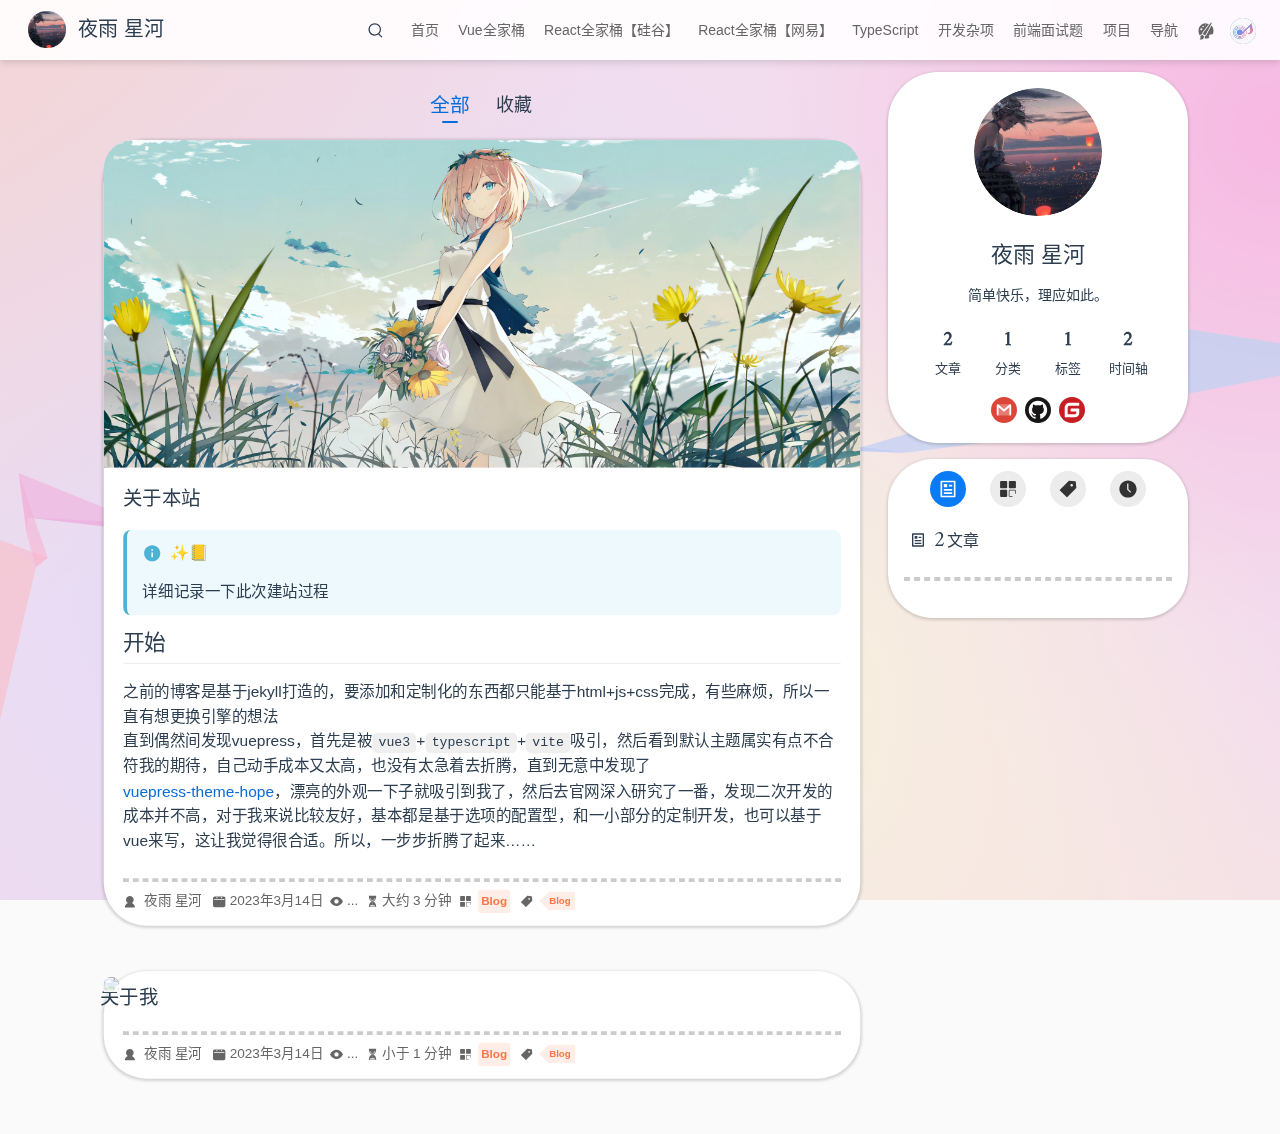
==== article/index.html @ b031b080 "Deploying to gh-pages from @ NightRainMilkyWay/Blog@d91bb85cc0ece88dde6c63eda5be5b7e49acad98 🚀" ====
<!doctype html>
<html lang="zh-CN" data-theme="light">
  <head>
    <meta charset="utf-8" />
    <meta name="viewport" content="width=device-width,initial-scale=1" />
    <meta name="generator" content="VuePress 2.0.0-beta.67" />
    <meta name="theme" content="VuePress Theme Hope" />
    <meta property="og:url" content="https://NightRainMilkyWay.cn/article/"><meta property="og:site_name" content="夜雨 星河"><meta property="og:title" content="文章"><meta property="og:type" content="website"><meta property="og:locale" content="zh-CN"><meta property="article:author" content="夜雨 星河"><script type="application/ld+json">{"@context":"https://schema.org","@type":"WebPage","name":"文章"}</script><link rel="icon" href="/favicon.png"><link rel="icon" href="/pwa/512.png" type="image/png" sizes="512x512"><link rel="icon" href="/pwa/192.png" type="image/png" sizes="192x192"><link rel="manifest" href="/manifest.webmanifest" crossorigin="use-credentials"><meta name="theme-color" content="#46bd87"><link rel="apple-touch-icon" href="/pwa/144.png"><meta name="apple-mobile-web-app-capable" content="yes"><meta name="apple-mobile-web-app-status-bar-style" content="black"><meta name="msapplication-TileImage" content="/pwa/144.png"><meta name="msapplication-TileColor" content="#000"><meta name="viewport" content="width=device-width, initial-scale=1.0, maximum-scale=1.0, user-scalable=no, viewport-fit=cover"><title>文章 | 夜雨 星河</title><meta name="description" content="">
    <style>
      :root {
        --bg-color: #fff;
      }

      html[data-theme="dark"] {
        --bg-color: #1d1e1f;
      }

      html,
      body {
        background: var(--bg-color);
      }
    </style>
    <script>
      const userMode = localStorage.getItem("vuepress-theme-hope-scheme");
      const systemDarkMode =
        window.matchMedia &&
        window.matchMedia("(prefers-color-scheme: dark)").matches;

      if (userMode === "dark" || (userMode !== "light" && systemDarkMode)) {
        document.documentElement.setAttribute("data-theme", "dark");
      }
    </script>
    <link rel="preload" href="/assets/style-40ab1ac4.css" as="style"><link rel="stylesheet" href="/assets/style-40ab1ac4.css">
    <link rel="modulepreload" href="/assets/app-669aaa3e.js"><link rel="modulepreload" href="/assets/index.html-2a13d54d.js"><link rel="modulepreload" href="/assets/index.html-6bb3e08b.js"><link rel="modulepreload" href="/assets/plugin-vue_export-helper-c27b6911.js">
  </head>
  <body>
    <div id="app"><!--[--><!--[--><!--[--><span tabindex="-1"></span><a href="#main-content" class="vp-skip-link sr-only">跳至主要內容</a><!--]--><div class="theme-container no-sidebar"><!--[--><header id="navbar" class="vp-navbar auto-hide"><div class="vp-navbar-start"><button type="button" class="vp-toggle-sidebar-button" title="Toggle Sidebar"><span class="icon"></span></button><!--[--><!----><!--]--><!--[--><a class="vp-link vp-brand vp-brand" href="/"><img class="vp-nav-logo" src="/logo.png" alt="夜雨 星河"><!----><span class="vp-site-name hide-in-pad">夜雨 星河</span></a><!--]--><!--[--><!----><!--]--></div><div class="vp-navbar-center"><!--[--><!----><!--]--><!--[--><!--]--><!--[--><!----><!--]--></div><div class="vp-navbar-end"><!--[--><!----><!--]--><!--[--><!--[--><button type="button" class="search-pro-button" role="search" aria-label="搜索"><svg xmlns="http://www.w3.org/2000/svg" class="icon search-icon" viewBox="0 0 1024 1024" fill="currentColor" aria-label="search icon"><path d="M192 480a256 256 0 1 1 512 0 256 256 0 0 1-512 0m631.776 362.496-143.2-143.168A318.464 318.464 0 0 0 768 480c0-176.736-143.264-320-320-320S128 303.264 128 480s143.264 320 320 320a318.016 318.016 0 0 0 184.16-58.592l146.336 146.368c12.512 12.48 32.768 12.48 45.28 0 12.48-12.512 12.48-32.768 0-45.28"></path></svg><div class="search-pro-placeholder">搜索</div><div class="search-pro-key-hints"><kbd class="search-pro-key">Ctrl</kbd><kbd class="search-pro-key">K</kbd></div></button><!--]--><nav class="vp-nav-links"><div class="nav-item hide-in-mobile"><a aria-label="首页" class="vp-link nav-link nav-link" href="/"><span class="font-icon icon iconfont icon-home" style=""></span>首页<!----></a></div><div class="nav-item hide-in-mobile"><div class="dropdown-wrapper"><button type="button" class="dropdown-title" aria-label="Vue全家桶"><span class="title"><span class="font-icon icon iconfont icon-vue" style=""></span>Vue全家桶</span><span class="arrow"></span><ul class="nav-dropdown"><li class="dropdown-item"><a aria-label="Vue全家桶" class="vp-link nav-link nav-link" href="/zh/Vue/"><span class="font-icon icon iconfont icon-vuequanjiatonggongju" style=""></span>Vue全家桶<!----></a></li><li class="dropdown-item"><a aria-label="Vue基础教程" class="vp-link nav-link nav-link" href="/zh/Vue/Vue/"><span class="font-icon icon iconfont icon-vue" style=""></span>Vue基础教程<!----></a></li><li class="dropdown-item"><a aria-label="CompositionApi" class="vp-link nav-link nav-link" href="/zh/Vue/VueCompositonApi/"><span class="font-icon icon iconfont icon-API" style=""></span>CompositionApi<!----></a></li><li class="dropdown-item"><a aria-label="Vue路由管理" class="vp-link nav-link nav-link" href="/zh/Vue/VueRouter/"><span class="font-icon icon iconfont icon-daohang-" style=""></span>Vue路由管理<!----></a></li><li class="dropdown-item"><a aria-label="Vue动画" class="vp-link nav-link nav-link" href="/zh/Vue/VueTransition/"><span class="font-icon icon iconfont icon-donghua" style=""></span>Vue动画<!----></a></li><li class="dropdown-item"><a aria-label="VueX状态管理" class="vp-link nav-link nav-link" href="/zh/Vue/VueX/"><span class="font-icon icon iconfont icon-vuex-store" style=""></span>VueX状态管理<!----></a></li><li class="dropdown-item"><a aria-label="Pinia状态管理" class="vp-link nav-link nav-link" href="/zh/Vue/Pinia/"><span class="font-icon icon iconfont icon-boluo" style=""></span>Pinia状态管理<!----></a></li><li class="dropdown-item"><a aria-label="Vue项目开发与部署" class="vp-link nav-link nav-link" href="/zh/Vue/VueProjectdeployment/"><span class="font-icon icon iconfont icon-bushu" style=""></span>Vue项目开发与部署<!----></a></li><li class="dropdown-item"><a aria-label="Vue底层机制" class="vp-link nav-link nav-link" href="/zh/Vue/VueBottom/"><span class="font-icon icon iconfont icon-gongzuoliugongzuoliuguanli" style=""></span>Vue底层机制<!----></a></li></ul></button></div></div><div class="nav-item hide-in-mobile"><div class="dropdown-wrapper"><button type="button" class="dropdown-title" aria-label="React全家桶【硅谷】"><span class="title"><span class="font-icon icon iconfont icon-react" style=""></span>React全家桶【硅谷】</span><span class="arrow"></span><ul class="nav-dropdown"><li class="dropdown-item"><a aria-label="React基础教程" class="vp-link nav-link nav-link" href="/zh/React-gg/React-Basics/"><span class="font-icon icon iconfont icon-jichushuju" style=""></span>React基础教程<!----></a></li><li class="dropdown-item"><a aria-label="三大核心:state" class="vp-link nav-link nav-link" href="/zh/React-gg/React-state/"><span class="font-icon icon iconfont icon-zhuangtai" style=""></span>三大核心:state<!----></a></li><li class="dropdown-item"><a aria-label="三大核心:props" class="vp-link nav-link nav-link" href="/zh/React-gg/React-props/"><span class="font-icon icon iconfont icon-jisuchuandi" style=""></span>三大核心:props<!----></a></li><li class="dropdown-item"><a aria-label="三大核心:refs" class="vp-link nav-link nav-link" href="/zh/React-gg/React-refs/"><span class="font-icon icon iconfont icon-icon" style=""></span>三大核心:refs<!----></a></li><li class="dropdown-item"><a aria-label="受控组件和非受控组件" class="vp-link nav-link nav-link" href="/zh/React-gg/React-event/"><span class="font-icon icon iconfont icon-kongzhizhongxin" style=""></span>受控组件和非受控组件<!----></a></li><li class="dropdown-item"><a aria-label="高阶函数与柯里化" class="vp-link nav-link nav-link" href="/zh/React-gg/React-senior/"><span class="font-icon icon iconfont icon-hanshu" style=""></span>高阶函数与柯里化<!----></a></li><li class="dropdown-item"><a aria-label="组件的生命周期" class="vp-link nav-link nav-link" href="/zh/React-gg/React-life/"><span class="font-icon icon iconfont icon-shengmingzhouqi" style=""></span>组件的生命周期<!----></a></li><li class="dropdown-item"><a aria-label="react应用(基于react脚手架)" class="vp-link nav-link nav-link" href="/zh/React-gg/React-cli/"><span class="font-icon icon iconfont icon-jiaoshoujia-xian" style=""></span>react应用(基于react脚手架)<!----></a></li><li class="dropdown-item"><a aria-label="react发送网络请求" class="vp-link nav-link nav-link" href="/zh/React-gg/React-ajax/"><span class="font-icon icon iconfont icon-wangluo" style=""></span>react发送网络请求<!----></a></li><li class="dropdown-item"><a aria-label="react路由管理" class="vp-link nav-link nav-link" href="/zh/React-gg/React-router/"><span class="font-icon icon iconfont icon-luyouqi" style=""></span>react路由管理<!----></a></li><li class="dropdown-item"><a aria-label="React创建项目" class="vp-link nav-link nav-link" href="/zh/React-gg/React-project/"><span class="font-icon icon iconfont icon-shizhanpeixun" style=""></span>React创建项目<!----></a></li></ul></button></div></div><div class="nav-item hide-in-mobile"><div class="dropdown-wrapper"><button type="button" class="dropdown-title" aria-label="React全家桶【网易】"><span class="title"><span class="font-icon icon iconfont icon-react" style=""></span>React全家桶【网易】</span><span class="arrow"></span><ul class="nav-dropdown"><li class="dropdown-item"><a aria-label="React 基础语法" class="vp-link nav-link nav-link" href="/zh/React-wy/React/"><span class="font-icon icon iconfont icon-mofayufake" style=""></span>React 基础语法<!----></a></li><li class="dropdown-item"><a aria-label="组件化开发基础" class="vp-link nav-link nav-link" href="/zh/React-wy/React-com-foundation/"><span class="font-icon icon iconfont icon-wangluo" style=""></span>组件化开发基础<!----></a></li><li class="dropdown-item"><a aria-label="React状态入门" class="vp-link nav-link nav-link" href="/zh/React-wy/React-state-primary/"><span class="font-icon icon iconfont icon-daohang01" style=""></span>React状态入门<!----></a></li><li class="dropdown-item"><a aria-label="Reac处理表单事件" class="vp-link nav-link nav-link" href="/zh/React-wy/React-from/"><span class="font-icon icon iconfont icon-17" style=""></span>Reac处理表单事件<!----></a></li><li class="dropdown-item"><a aria-label="React组件的副作用(生命周期)" class="vp-link nav-link nav-link" href="/zh/React-wy/React-by-effect/"><span class="font-icon icon iconfont icon-shengming" style=""></span>React组件的副作用(生命周期)<!----></a></li><li class="dropdown-item"><a aria-label="JSX 进阶" class="vp-link nav-link nav-link" href="/zh/React-wy/React-jsx/"><span class="font-icon icon iconfont icon-jsx" style=""></span>JSX 进阶<!----></a></li><li class="dropdown-item"><a aria-label="Props 进阶" class="vp-link nav-link nav-link" href="/zh/React-wy/React-props/"><span class="font-icon icon iconfont icon-props" style=""></span>Props 进阶<!----></a></li></ul></button></div></div><div class="nav-item hide-in-mobile"><div class="dropdown-wrapper"><button type="button" class="dropdown-title" aria-label="TypeScript"><span class="title"><span class="font-icon icon iconfont icon-typescript" style=""></span>TypeScript</span><span class="arrow"></span><ul class="nav-dropdown"><li class="dropdown-item"><a aria-label="TypeScript基础" class="vp-link nav-link nav-link" href="/zh/TypeScript/Ts_Basics/"><span class="font-icon icon iconfont icon-typescript" style=""></span>TypeScript基础<!----></a></li><li class="dropdown-item"><a aria-label="Vue-and-Ts" class="vp-link nav-link nav-link" href="/zh/TypeScript/Vue_and_Ts/"><span class="font-icon icon iconfont icon-AwesomeVue" style=""></span>Vue-and-Ts<!----></a></li></ul></button></div></div><div class="nav-item hide-in-mobile"><div class="dropdown-wrapper"><button type="button" class="dropdown-title" aria-label="开发杂项"><span class="title"><span class="font-icon icon iconfont icon-huizong" style=""></span>开发杂项</span><span class="arrow"></span><ul class="nav-dropdown"><li class="dropdown-item"><a aria-label="ios杂项" class="vp-link nav-link nav-link" href="/zh/blend/ios/"><span class="font-icon icon iconfont icon-ios" style=""></span>ios杂项<!----></a></li><li class="dropdown-item"><a aria-label="css杂项" class="vp-link nav-link nav-link" href="/zh/blend/css/"><span class="font-icon icon iconfont icon-qianduankaifa" style=""></span>css杂项<!----></a></li><li class="dropdown-item"><a aria-label="js杂项" class="vp-link nav-link nav-link" href="/zh/blend/js/"><span class="font-icon icon iconfont icon-js" style=""></span>js杂项<!----></a></li><li class="dropdown-item"><a aria-label="vue杂项" class="vp-link nav-link nav-link" href="/zh/blend/vue/"><span class="font-icon icon iconfont icon-vue" style=""></span>vue杂项<!----></a></li><li class="dropdown-item"><a aria-label="npm杂项" class="vp-link nav-link nav-link" href="/zh/blend/npm/"><span class="font-icon icon iconfont icon-npm" style=""></span>npm杂项<!----></a></li><li class="dropdown-item"><a aria-label="服务器杂项" class="vp-link nav-link nav-link" href="/zh/blend/server/"><span class="font-icon icon iconfont icon-fuwuqi" style=""></span>服务器杂项<!----></a></li></ul></button></div></div><div class="nav-item hide-in-mobile"><div class="dropdown-wrapper"><button type="button" class="dropdown-title" aria-label="前端面试题"><span class="title"><span class="font-icon icon iconfont icon-huizong" style=""></span>前端面试题</span><span class="arrow"></span><ul class="nav-dropdown"><li class="dropdown-item"><a aria-label="JavaScript面试题" class="vp-link nav-link nav-link" href="/zh/interview/JavaScript/"><span class="font-icon icon iconfont icon-mianshianpai" style=""></span>JavaScript面试题<!----></a></li></ul></button></div></div><div class="nav-item hide-in-mobile"><a aria-label="项目" class="vp-link nav-link nav-link" href="/zh/project/"><span class="font-icon icon iconfont icon-fuwuxiangmu" style=""></span>项目<!----></a></div><div class="nav-item hide-in-mobile"><a aria-label="导航" class="vp-link nav-link nav-link" href="/zh/navLable/"><span class="font-icon icon iconfont icon-daohang01" style=""></span>导航<!----></a></div></nav><!----><div class="nav-item hide-in-mobile"><button type="button" class="outlook-button" tabindex="-1" aria-hidden="true"><svg xmlns="http://www.w3.org/2000/svg" class="icon outlook-icon" viewBox="0 0 1024 1024" fill="currentColor" aria-label="outlook icon"><path d="M224 800c0 9.6 3.2 44.8 6.4 54.4 6.4 48-48 76.8-48 76.8s80 41.6 147.2 0 134.4-134.4 38.4-195.2c-22.4-12.8-41.6-19.2-57.6-19.2C259.2 716.8 227.2 761.6 224 800zM560 675.2l-32 51.2c-51.2 51.2-83.2 32-83.2 32 25.6 67.2 0 112-12.8 128 25.6 6.4 51.2 9.6 80 9.6 54.4 0 102.4-9.6 150.4-32l0 0c3.2 0 3.2-3.2 3.2-3.2 22.4-16 12.8-35.2 6.4-44.8-9.6-12.8-12.8-25.6-12.8-41.6 0-54.4 60.8-99.2 137.6-99.2 6.4 0 12.8 0 22.4 0 12.8 0 38.4 9.6 48-25.6 0-3.2 0-3.2 3.2-6.4 0-3.2 3.2-6.4 3.2-6.4 6.4-16 6.4-16 6.4-19.2 9.6-35.2 16-73.6 16-115.2 0-105.6-41.6-198.4-108.8-268.8C704 396.8 560 675.2 560 675.2zM224 419.2c0-28.8 22.4-51.2 51.2-51.2 28.8 0 51.2 22.4 51.2 51.2 0 28.8-22.4 51.2-51.2 51.2C246.4 470.4 224 448 224 419.2zM320 284.8c0-22.4 19.2-41.6 41.6-41.6 22.4 0 41.6 19.2 41.6 41.6 0 22.4-19.2 41.6-41.6 41.6C339.2 326.4 320 307.2 320 284.8zM457.6 208c0-12.8 12.8-25.6 25.6-25.6 12.8 0 25.6 12.8 25.6 25.6 0 12.8-12.8 25.6-25.6 25.6C470.4 233.6 457.6 220.8 457.6 208zM128 505.6C128 592 153.6 672 201.6 736c28.8-60.8 112-60.8 124.8-60.8-16-51.2 16-99.2 16-99.2l316.8-422.4c-48-19.2-99.2-32-150.4-32C297.6 118.4 128 291.2 128 505.6zM764.8 86.4c-22.4 19.2-390.4 518.4-390.4 518.4-22.4 28.8-12.8 76.8 22.4 99.2l9.6 6.4c35.2 22.4 80 12.8 99.2-25.6 0 0 6.4-12.8 9.6-19.2 54.4-105.6 275.2-524.8 288-553.6 6.4-19.2-3.2-32-19.2-32C777.6 76.8 771.2 80 764.8 86.4z"></path></svg><div class="outlook-dropdown"><!----></div></button></div><!--]--><!--[--><!----><!--]--><button type="button" class="vp-toggle-navbar-button" aria-label="Toggle Navbar" aria-expanded="false" aria-controls="nav-screen"><span><span class="vp-top"></span><span class="vp-middle"></span><span class="vp-bottom"></span></span></button></div></header><!----><!--]--><!----><div class="toggle-sidebar-wrapper"><span class="arrow start"></span></div><aside id="sidebar" class="vp-sidebar"><!--[--><!----><!--]--><ul class="vp-sidebar-links"></ul><!--[--><!----><!--]--></aside><!--[--><div class="vp-page vp-blog"><div class="blog-page-wrapper"><main id="main-content" class="vp-blog-main"><ul class="vp-article-type-wrapper"><li class="vp-article-type active"><a class="vp-link" href="/article/">全部</a></li><li class="vp-article-type"><a class="vp-link" href="/star/">收藏</a></li></ul><div id="article-list" class="vp-article-list"><div class="vp-article-wrapper"><article class="vp-article-item" vocab="https://schema.org/" typeof="Article"><!--[--><img class="vp-article-cover" src="/assets/images/image_201.jpg"><meta property="image" content="/assets/images/image_201.jpg"><!--]--><!----><a class="vp-link" href="/about.html"><header class="vp-article-title"><!----><!----><span property="headline">关于本站</span></header></a><div class="vp-article-excerpt"><h1> 关于本站</h1>
<div class="hint-container info">
<p class="hint-container-title">✨📒</p>
<p>详细记录一下此次建站过程</p>
</div>
<h2> 开始</h2>
<p>之前的博客是基于jekyll打造的，要添加和定制化的东西都只能基于html+js+css完成，有些麻烦，所以一直有想更换引擎的想法<br>
直到偶然间发现vuepress，首先是被<code>vue3</code>+<code>typescript</code>+<code>vite</code>吸引，然后看到默认主题属实有点不合符我的期待，自己动手成本又太高，也没有太急着去折腾，直到无意中发现了<br>
<a href="https://theme-hope.vuejs.press/zh/" target="_blank" rel="noopener noreferrer">vuepress-theme-hope</a>，漂亮的外观一下子就吸引到我了，然后去官网深入研究了一番，发现二次开发的成本并不高，对于我来说比较友好，基本都是基于选项的配置型，和一小部分的定制开发，也可以基于vue来写，这让我觉得很合适。所以，一步步折腾了起来……</p></div><hr class="vp-article-hr"><div class="page-info"><span class="page-author-info" aria-label="作者🖊" data-balloon-pos="down"><svg xmlns="http://www.w3.org/2000/svg" class="icon author-icon" viewBox="0 0 1024 1024" fill="currentColor" aria-label="author icon"><path d="M649.6 633.6c86.4-48 147.2-144 147.2-249.6 0-160-128-288-288-288s-288 128-288 288c0 108.8 57.6 201.6 147.2 249.6-121.6 48-214.4 153.6-240 288-3.2 9.6 0 19.2 6.4 25.6 3.2 9.6 12.8 12.8 22.4 12.8h704c9.6 0 19.2-3.2 25.6-12.8 6.4-6.4 9.6-16 6.4-25.6-25.6-134.4-121.6-240-243.2-288z"></path></svg><span><a class="page-author-item" href="https://NightRainMilkyWay.cn" target="_blank" rel="noopener noreferrer">夜雨 星河</a></span><span property="author" content="夜雨 星河"></span></span><!----><span class="page-date-info" aria-label="写作日期📅" data-balloon-pos="down"><svg xmlns="http://www.w3.org/2000/svg" class="icon calendar-icon" viewBox="0 0 1024 1024" fill="currentColor" aria-label="calendar icon"><path d="M716.4 110.137c0-18.753-14.72-33.473-33.472-33.473-18.753 0-33.473 14.72-33.473 33.473v33.473h66.993v-33.473zm-334.87 0c0-18.753-14.72-33.473-33.473-33.473s-33.52 14.72-33.52 33.473v33.473h66.993v-33.473zm468.81 33.52H716.4v100.465c0 18.753-14.72 33.473-33.472 33.473a33.145 33.145 0 01-33.473-33.473V143.657H381.53v100.465c0 18.753-14.72 33.473-33.473 33.473a33.145 33.145 0 01-33.473-33.473V143.657H180.6A134.314 134.314 0 0046.66 277.595v535.756A134.314 134.314 0 00180.6 947.289h669.74a134.36 134.36 0 00133.94-133.938V277.595a134.314 134.314 0 00-133.94-133.938zm33.473 267.877H147.126a33.145 33.145 0 01-33.473-33.473c0-18.752 14.72-33.473 33.473-33.473h736.687c18.752 0 33.472 14.72 33.472 33.473a33.145 33.145 0 01-33.472 33.473z"></path></svg><span><!----></span><meta property="datePublished" content="2023-03-14T21:45:45.000Z"></span><span class="page-pageview-info" aria-label="访问量🔢" data-balloon-pos="down"><svg xmlns="http://www.w3.org/2000/svg" class="icon eye-icon" viewBox="0 0 1024 1024" fill="currentColor" aria-label="eye icon"><path d="M992 512.096c0-5.76-.992-10.592-1.28-11.136-.192-2.88-1.152-8.064-2.08-10.816-.256-.672-.544-1.376-.832-2.08-.48-1.568-1.024-3.104-1.6-4.32C897.664 290.112 707.104 160 512 160c-195.072 0-385.632 130.016-473.76 322.592-1.056 2.112-1.792 4.096-2.272 5.856a55.512 55.512 0 00-.64 1.6c-1.76 5.088-1.792 8.64-1.632 7.744-.832 3.744-1.568 11.168-1.568 11.168-.224 2.272-.224 4.032.032 6.304 0 0 .736 6.464 1.088 7.808.128 1.824.576 4.512 1.12 6.976h-.032c.448 2.08 1.12 4.096 1.984 6.08.48 1.536.992 2.976 1.472 4.032C126.432 733.856 316.992 864 512 864c195.136 0 385.696-130.048 473.216-321.696 1.376-2.496 2.24-4.832 2.848-6.912.256-.608.48-1.184.672-1.728 1.536-4.48 1.856-8.32 1.728-8.32l-.032.032c.608-3.104 1.568-7.744 1.568-13.28zM512 672c-88.224 0-160-71.776-160-160s71.776-160 160-160 160 71.776 160 160-71.776 160-160 160z"></path></svg><span id="ArtalkPV" class="waline-pageview-count" data-path="/about.html">...</span></span><span class="page-reading-time-info" aria-label="阅读时间⌛" data-balloon-pos="down"><svg xmlns="http://www.w3.org/2000/svg" class="icon timer-icon" viewBox="0 0 1024 1024" fill="currentColor" aria-label="timer icon"><path d="M799.387 122.15c4.402-2.978 7.38-7.897 7.38-13.463v-1.165c0-8.933-7.38-16.312-16.312-16.312H256.33c-8.933 0-16.311 7.38-16.311 16.312v1.165c0 5.825 2.977 10.874 7.637 13.592 4.143 194.44 97.22 354.963 220.201 392.763-122.204 37.542-214.893 196.511-220.2 389.397-4.661 5.049-7.638 11.651-7.638 19.03v5.825h566.49v-5.825c0-7.379-2.849-13.981-7.509-18.9-5.049-193.016-97.867-351.985-220.2-389.527 123.24-37.67 216.446-198.453 220.588-392.892zM531.16 450.445v352.632c117.674 1.553 211.787 40.778 211.787 88.676H304.097c0-48.286 95.149-87.382 213.728-88.676V450.445c-93.077-3.107-167.901-81.297-167.901-177.093 0-8.803 6.99-15.793 15.793-15.793 8.803 0 15.794 6.99 15.794 15.793 0 80.261 63.69 145.635 142.01 145.635s142.011-65.374 142.011-145.635c0-8.803 6.99-15.793 15.794-15.793s15.793 6.99 15.793 15.793c0 95.019-73.789 172.82-165.96 177.093z"></path></svg><span>大约 3 分钟</span><meta property="timeRequired" content="PT3M"></span><span class="page-category-info" aria-label="分类🌈" data-balloon-pos="down"><svg xmlns="http://www.w3.org/2000/svg" class="icon category-icon" viewBox="0 0 1024 1024" fill="currentColor" aria-label="category icon"><path d="M148.41 106.992h282.176c22.263 0 40.31 18.048 40.31 40.31V429.48c0 22.263-18.047 40.31-40.31 40.31H148.41c-22.263 0-40.311-18.047-40.311-40.31V147.302c0-22.263 18.048-40.31 40.311-40.31zM147.556 553.478H429.73c22.263 0 40.311 18.048 40.311 40.31v282.176c0 22.263-18.048 40.312-40.31 40.312H147.555c-22.263 0-40.311-18.049-40.311-40.312V593.79c0-22.263 18.048-40.311 40.31-40.311zM593.927 106.992h282.176c22.263 0 40.31 18.048 40.31 40.31V429.48c0 22.263-18.047 40.31-40.31 40.31H593.927c-22.263 0-40.311-18.047-40.311-40.31V147.302c0-22.263 18.048-40.31 40.31-40.31zM730.22 920.502H623.926c-40.925 0-74.22-33.388-74.22-74.425V623.992c0-41.038 33.387-74.424 74.425-74.424h222.085c41.038 0 74.424 33.226 74.424 74.067v114.233c0 10.244-8.304 18.548-18.547 18.548s-18.548-8.304-18.548-18.548V623.635c0-20.388-16.746-36.974-37.33-36.974H624.13c-20.585 0-37.331 16.747-37.331 37.33v222.086c0 20.585 16.654 37.331 37.126 37.331H730.22c10.243 0 18.547 8.304 18.547 18.547 0 10.244-8.304 18.547-18.547 18.547z"></path></svg><!--[--><span class="page-category-item category1 clickable" role="navigation">Blog</span><!--]--><meta property="articleSection" content="Blog"></span><span class="page-tag-info" aria-label="标签🏷" data-balloon-pos="down"><svg xmlns="http://www.w3.org/2000/svg" class="icon tag-icon" viewBox="0 0 1024 1024" fill="currentColor" aria-label="tag icon"><path d="M939.902 458.563L910.17 144.567c-1.507-16.272-14.465-29.13-30.737-30.737L565.438 84.098h-.402c-3.215 0-5.726 1.005-7.634 2.913l-470.39 470.39a10.004 10.004 0 000 14.164l365.423 365.424c1.909 1.908 4.42 2.913 7.132 2.913s5.223-1.005 7.132-2.913l470.39-470.39c2.01-2.11 3.014-5.023 2.813-8.036zm-240.067-72.121c-35.458 0-64.286-28.828-64.286-64.286s28.828-64.285 64.286-64.285 64.286 28.828 64.286 64.285-28.829 64.286-64.286 64.286z"></path></svg><!--[--><span class="page-tag-item tag1 clickable" role="navigation">Blog</span><!--]--><meta property="keywords" content="Blog"></span></div></article></div><div class="vp-article-wrapper"><article class="vp-article-item" vocab="https://schema.org/" typeof="Article"><!--[--><img class="vp-article-cover" src="/assets/images/image_202.jpg"><meta property="image" content="/assets/images/image_202.jpg"><!--]--><!----><a class="vp-link" href="/me.html"><header class="vp-article-title"><!----><!----><span property="headline">关于我</span></header></a><div class="vp-article-excerpt"><h1> 关于我</h1>
</div><hr class="vp-article-hr"><div class="page-info"><span class="page-author-info" aria-label="作者🖊" data-balloon-pos="down"><svg xmlns="http://www.w3.org/2000/svg" class="icon author-icon" viewBox="0 0 1024 1024" fill="currentColor" aria-label="author icon"><path d="M649.6 633.6c86.4-48 147.2-144 147.2-249.6 0-160-128-288-288-288s-288 128-288 288c0 108.8 57.6 201.6 147.2 249.6-121.6 48-214.4 153.6-240 288-3.2 9.6 0 19.2 6.4 25.6 3.2 9.6 12.8 12.8 22.4 12.8h704c9.6 0 19.2-3.2 25.6-12.8 6.4-6.4 9.6-16 6.4-25.6-25.6-134.4-121.6-240-243.2-288z"></path></svg><span><a class="page-author-item" href="https://NightRainMilkyWay.cn" target="_blank" rel="noopener noreferrer">夜雨 星河</a></span><span property="author" content="夜雨 星河"></span></span><!----><span class="page-date-info" aria-label="写作日期📅" data-balloon-pos="down"><svg xmlns="http://www.w3.org/2000/svg" class="icon calendar-icon" viewBox="0 0 1024 1024" fill="currentColor" aria-label="calendar icon"><path d="M716.4 110.137c0-18.753-14.72-33.473-33.472-33.473-18.753 0-33.473 14.72-33.473 33.473v33.473h66.993v-33.473zm-334.87 0c0-18.753-14.72-33.473-33.473-33.473s-33.52 14.72-33.52 33.473v33.473h66.993v-33.473zm468.81 33.52H716.4v100.465c0 18.753-14.72 33.473-33.472 33.473a33.145 33.145 0 01-33.473-33.473V143.657H381.53v100.465c0 18.753-14.72 33.473-33.473 33.473a33.145 33.145 0 01-33.473-33.473V143.657H180.6A134.314 134.314 0 0046.66 277.595v535.756A134.314 134.314 0 00180.6 947.289h669.74a134.36 134.36 0 00133.94-133.938V277.595a134.314 134.314 0 00-133.94-133.938zm33.473 267.877H147.126a33.145 33.145 0 01-33.473-33.473c0-18.752 14.72-33.473 33.473-33.473h736.687c18.752 0 33.472 14.72 33.472 33.473a33.145 33.145 0 01-33.472 33.473z"></path></svg><span><!----></span><meta property="datePublished" content="2023-03-14T21:45:45.000Z"></span><span class="page-pageview-info" aria-label="访问量🔢" data-balloon-pos="down"><svg xmlns="http://www.w3.org/2000/svg" class="icon eye-icon" viewBox="0 0 1024 1024" fill="currentColor" aria-label="eye icon"><path d="M992 512.096c0-5.76-.992-10.592-1.28-11.136-.192-2.88-1.152-8.064-2.08-10.816-.256-.672-.544-1.376-.832-2.08-.48-1.568-1.024-3.104-1.6-4.32C897.664 290.112 707.104 160 512 160c-195.072 0-385.632 130.016-473.76 322.592-1.056 2.112-1.792 4.096-2.272 5.856a55.512 55.512 0 00-.64 1.6c-1.76 5.088-1.792 8.64-1.632 7.744-.832 3.744-1.568 11.168-1.568 11.168-.224 2.272-.224 4.032.032 6.304 0 0 .736 6.464 1.088 7.808.128 1.824.576 4.512 1.12 6.976h-.032c.448 2.08 1.12 4.096 1.984 6.08.48 1.536.992 2.976 1.472 4.032C126.432 733.856 316.992 864 512 864c195.136 0 385.696-130.048 473.216-321.696 1.376-2.496 2.24-4.832 2.848-6.912.256-.608.48-1.184.672-1.728 1.536-4.48 1.856-8.32 1.728-8.32l-.032.032c.608-3.104 1.568-7.744 1.568-13.28zM512 672c-88.224 0-160-71.776-160-160s71.776-160 160-160 160 71.776 160 160-71.776 160-160 160z"></path></svg><span id="ArtalkPV" class="waline-pageview-count" data-path="/me.html">...</span></span><span class="page-reading-time-info" aria-label="阅读时间⌛" data-balloon-pos="down"><svg xmlns="http://www.w3.org/2000/svg" class="icon timer-icon" viewBox="0 0 1024 1024" fill="currentColor" aria-label="timer icon"><path d="M799.387 122.15c4.402-2.978 7.38-7.897 7.38-13.463v-1.165c0-8.933-7.38-16.312-16.312-16.312H256.33c-8.933 0-16.311 7.38-16.311 16.312v1.165c0 5.825 2.977 10.874 7.637 13.592 4.143 194.44 97.22 354.963 220.201 392.763-122.204 37.542-214.893 196.511-220.2 389.397-4.661 5.049-7.638 11.651-7.638 19.03v5.825h566.49v-5.825c0-7.379-2.849-13.981-7.509-18.9-5.049-193.016-97.867-351.985-220.2-389.527 123.24-37.67 216.446-198.453 220.588-392.892zM531.16 450.445v352.632c117.674 1.553 211.787 40.778 211.787 88.676H304.097c0-48.286 95.149-87.382 213.728-88.676V450.445c-93.077-3.107-167.901-81.297-167.901-177.093 0-8.803 6.99-15.793 15.793-15.793 8.803 0 15.794 6.99 15.794 15.793 0 80.261 63.69 145.635 142.01 145.635s142.011-65.374 142.011-145.635c0-8.803 6.99-15.793 15.794-15.793s15.793 6.99 15.793 15.793c0 95.019-73.789 172.82-165.96 177.093z"></path></svg><span>小于 1 分钟</span><meta property="timeRequired" content="PT1M"></span><span class="page-category-info" aria-label="分类🌈" data-balloon-pos="down"><svg xmlns="http://www.w3.org/2000/svg" class="icon category-icon" viewBox="0 0 1024 1024" fill="currentColor" aria-label="category icon"><path d="M148.41 106.992h282.176c22.263 0 40.31 18.048 40.31 40.31V429.48c0 22.263-18.047 40.31-40.31 40.31H148.41c-22.263 0-40.311-18.047-40.311-40.31V147.302c0-22.263 18.048-40.31 40.311-40.31zM147.556 553.478H429.73c22.263 0 40.311 18.048 40.311 40.31v282.176c0 22.263-18.048 40.312-40.31 40.312H147.555c-22.263 0-40.311-18.049-40.311-40.312V593.79c0-22.263 18.048-40.311 40.31-40.311zM593.927 106.992h282.176c22.263 0 40.31 18.048 40.31 40.31V429.48c0 22.263-18.047 40.31-40.31 40.31H593.927c-22.263 0-40.311-18.047-40.311-40.31V147.302c0-22.263 18.048-40.31 40.31-40.31zM730.22 920.502H623.926c-40.925 0-74.22-33.388-74.22-74.425V623.992c0-41.038 33.387-74.424 74.425-74.424h222.085c41.038 0 74.424 33.226 74.424 74.067v114.233c0 10.244-8.304 18.548-18.547 18.548s-18.548-8.304-18.548-18.548V623.635c0-20.388-16.746-36.974-37.33-36.974H624.13c-20.585 0-37.331 16.747-37.331 37.33v222.086c0 20.585 16.654 37.331 37.126 37.331H730.22c10.243 0 18.547 8.304 18.547 18.547 0 10.244-8.304 18.547-18.547 18.547z"></path></svg><!--[--><span class="page-category-item category1 clickable" role="navigation">Blog</span><!--]--><meta property="articleSection" content="Blog"></span><span class="page-tag-info" aria-label="标签🏷" data-balloon-pos="down"><svg xmlns="http://www.w3.org/2000/svg" class="icon tag-icon" viewBox="0 0 1024 1024" fill="currentColor" aria-label="tag icon"><path d="M939.902 458.563L910.17 144.567c-1.507-16.272-14.465-29.13-30.737-30.737L565.438 84.098h-.402c-3.215 0-5.726 1.005-7.634 2.913l-470.39 470.39a10.004 10.004 0 000 14.164l365.423 365.424c1.909 1.908 4.42 2.913 7.132 2.913s5.223-1.005 7.132-2.913l470.39-470.39c2.01-2.11 3.014-5.023 2.813-8.036zm-240.067-72.121c-35.458 0-64.286-28.828-64.286-64.286s28.828-64.285 64.286-64.285 64.286 28.828 64.286 64.285-28.829 64.286-64.286 64.286z"></path></svg><!--[--><span class="page-tag-item tag1 clickable" role="navigation">Blog</span><!--]--><meta property="keywords" content="Blog"></span></div></article></div><div class="vp-pagination"></div></div></main><aside class="vp-blog-info-wrapper"><div class="vp-blogger-info" vocab="https://schema.org/" typeof="Person"><div class="vp-blogger" style="cursor:pointer;" aria-label="个人介绍" data-balloon-pos="down" role="navigation"><img class="vp-blogger-avatar round" src="/logo.png" property="image" alt="Blogger Avatar"><div class="vp-blogger-name" property="name">夜雨 星河</div><div class="vp-blogger-description">简单快乐，理应如此。</div><meta property="url" content="/about/me.html"></div><div class="vp-blog-counts"><a class="vp-link vp-blog-count vp-blog-count" href="/article/"><div class="count">2</div><div>文章</div></a><a class="vp-link vp-blog-count vp-blog-count" href="/category/"><div class="count">1</div><div>分类</div></a><a class="vp-link vp-blog-count vp-blog-count" href="/tag/"><div class="count">1</div><div>标签</div></a><a class="vp-link vp-blog-count vp-blog-count" href="/timeline/"><div class="count">2</div><div>时间轴</div></a></div><div class="vp-social-medias"><a class="vp-social-media" href="mailto: NightRainMilkyWay@gamil.com" rel="noopener noreferrer" target="_blank" aria-label="Gmail" data-balloon-pos="up"><svg xmlns="http://www.w3.org/2000/svg" class="icon gmail-icon" viewBox="0 0 1024 1024"><circle cx="512" cy="512" r="512" fill="#DB4437"/><path fill="#E67C73" d="M277.48 285.567h465.767v441.362H277.48V285.567z"/><path fill="#FFF" d="M282.543 285.567h-10.645c-25.962 0-47.122 21.808-47.122 48.705v343.952c0 26.897 21.08 48.705 47.122 48.705h24.976V407.954l213.49 169.95 213.489-169.95V726.93h24.975c26.04 0 47.123-21.809 47.123-48.705V334.272c0-26.897-21.134-48.705-47.123-48.705h-10.644L510.364 480.44 282.542 285.567z"/></svg></a><a class="vp-social-media" href="https://github.com/NightRainMilkyWay" rel="noopener noreferrer" target="_blank" aria-label="GitHub" data-balloon-pos="up"><svg xmlns="http://www.w3.org/2000/svg" class="icon github-icon" viewBox="0 0 1024 1024"><circle cx="512" cy="512" r="512" fill="#171515"/><path fill="#fff" d="M509.423 146.442c-200.317 0-362.756 162.42-362.756 362.8 0 160.266 103.936 296.24 248.109 344.217 18.139 3.327 24.76-7.872 24.76-17.486 0-8.613-.313-31.427-.49-61.702-100.912 21.923-122.205-48.63-122.205-48.63-16.495-41.91-40.28-53.067-40.28-53.067-32.937-22.51 2.492-22.053 2.492-22.053 36.407 2.566 55.568 37.386 55.568 37.386 32.362 55.438 84.907 39.43 105.58 30.143 3.296-23.444 12.667-39.43 23.032-48.498-80.557-9.156-165.246-40.28-165.246-179.297 0-39.604 14.135-71.988 37.342-97.348-3.731-9.178-16.18-46.063 3.556-96.009 0 0 30.46-9.754 99.76 37.19 28.937-8.048 59.97-12.071 90.823-12.211 30.807.14 61.843 4.165 90.822 12.21 69.26-46.944 99.663-37.189 99.663-37.189 19.792 49.946 7.34 86.831 3.61 96.01 23.25 25.359 37.29 57.742 37.29 97.347 0 139.366-84.82 170.033-165.637 179.013 13.026 11.2 24.628 33.342 24.628 67.182 0 48.498-.445 87.627-.445 99.521 0 9.702 6.535 20.988 24.945 17.444 144.03-48.067 247.881-183.95 247.881-344.175 0-200.378-162.442-362.798-362.802-362.798z"/></svg></a><a class="vp-social-media" href="https://gitee.com/NightRainMilkyWay" rel="noopener noreferrer" target="_blank" aria-label="Gitee" data-balloon-pos="up"><svg xmlns="http://www.w3.org/2000/svg" class="icon gitee-icon" viewBox="0 0 1024 1024"><circle cx="512" cy="512" r="512" fill="#C71D23"/><path fill="#fff" d="M772.953 454.723H480.17v.006a25.46 25.46 0 0 0-25.46 25.453l-.025 63.649a25.46 25.46 0 0 0 25.46 25.466l178.242-.007a25.46 25.46 0 0 1 25.459 25.46v12.73c0 42.18-34.198 76.378-76.378 76.378H365.583a25.46 25.46 0 0 1-25.46-25.46V416.533h-.006c0-42.18 34.192-76.378 76.378-76.378h356.388v-.013a25.46 25.46 0 0 0 25.46-25.446l.057-63.65h.013a25.46 25.46 0 0 0-25.46-25.471l-356.432.012c-105.453 0-190.946 85.493-190.946 190.946v356.433a25.46 25.46 0 0 0 25.46 25.46H626.56c94.913 0 171.852-76.94 171.852-171.852V480.182a25.46 25.46 0 0 0-25.46-25.46z"/></svg></a></div></div><div class="vp-blog-infos"><div class="vp-blog-type-switcher"><button type="button" class="vp-blog-type-button"><div class="icon-wrapper active" aria-label="文章" data-balloon-pos="up"><svg xmlns="http://www.w3.org/2000/svg" class="icon article-icon" viewBox="0 0 1024 1024" fill="currentColor" aria-label="article icon"><path d="M853.333 938.667H170.667A42.667 42.667 0 0 1 128 896V128a42.667 42.667 0 0 1 42.667-42.667h682.666A42.667 42.667 0 0 1 896 128v768a42.667 42.667 0 0 1-42.667 42.667zm-42.666-85.334V170.667H213.333v682.666h597.334zM298.667 256h170.666v170.667H298.667V256zm0 256h426.666v85.333H298.667V512zm0 170.667h426.666V768H298.667v-85.333zm256-384h170.666V384H554.667v-85.333z"></path></svg></div></button><button type="button" class="vp-blog-type-button"><div class="icon-wrapper" aria-label="分类" data-balloon-pos="up"><svg xmlns="http://www.w3.org/2000/svg" class="icon category-icon" viewBox="0 0 1024 1024" fill="currentColor" aria-label="category icon"><path d="M148.41 106.992h282.176c22.263 0 40.31 18.048 40.31 40.31V429.48c0 22.263-18.047 40.31-40.31 40.31H148.41c-22.263 0-40.311-18.047-40.311-40.31V147.302c0-22.263 18.048-40.31 40.311-40.31zM147.556 553.478H429.73c22.263 0 40.311 18.048 40.311 40.31v282.176c0 22.263-18.048 40.312-40.31 40.312H147.555c-22.263 0-40.311-18.049-40.311-40.312V593.79c0-22.263 18.048-40.311 40.31-40.311zM593.927 106.992h282.176c22.263 0 40.31 18.048 40.31 40.31V429.48c0 22.263-18.047 40.31-40.31 40.31H593.927c-22.263 0-40.311-18.047-40.311-40.31V147.302c0-22.263 18.048-40.31 40.31-40.31zM730.22 920.502H623.926c-40.925 0-74.22-33.388-74.22-74.425V623.992c0-41.038 33.387-74.424 74.425-74.424h222.085c41.038 0 74.424 33.226 74.424 74.067v114.233c0 10.244-8.304 18.548-18.547 18.548s-18.548-8.304-18.548-18.548V623.635c0-20.388-16.746-36.974-37.33-36.974H624.13c-20.585 0-37.331 16.747-37.331 37.33v222.086c0 20.585 16.654 37.331 37.126 37.331H730.22c10.243 0 18.547 8.304 18.547 18.547 0 10.244-8.304 18.547-18.547 18.547z"></path></svg></div></button><button type="button" class="vp-blog-type-button"><div class="icon-wrapper" aria-label="标签" data-balloon-pos="up"><svg xmlns="http://www.w3.org/2000/svg" class="icon tag-icon" viewBox="0 0 1024 1024" fill="currentColor" aria-label="tag icon"><path d="M939.902 458.563L910.17 144.567c-1.507-16.272-14.465-29.13-30.737-30.737L565.438 84.098h-.402c-3.215 0-5.726 1.005-7.634 2.913l-470.39 470.39a10.004 10.004 0 000 14.164l365.423 365.424c1.909 1.908 4.42 2.913 7.132 2.913s5.223-1.005 7.132-2.913l470.39-470.39c2.01-2.11 3.014-5.023 2.813-8.036zm-240.067-72.121c-35.458 0-64.286-28.828-64.286-64.286s28.828-64.285 64.286-64.285 64.286 28.828 64.286 64.285-28.829 64.286-64.286 64.286z"></path></svg></div></button><button type="button" class="vp-blog-type-button"><div class="icon-wrapper" aria-label="时间轴" data-balloon-pos="up"><svg xmlns="http://www.w3.org/2000/svg" class="icon timeline-icon" viewBox="0 0 1024 1024" fill="currentColor" aria-label="timeline icon"><path d="M511.997 70.568c-243.797 0-441.429 197.633-441.429 441.435 0 243.797 197.632 441.429 441.43 441.429S953.431 755.8 953.431 512.002c0-243.796-197.637-441.434-441.435-441.434zm150.158 609.093-15.605 15.61c-8.621 8.615-22.596 8.615-31.215 0L472.197 552.126c-4.95-4.944-4.34-14.888-4.34-24.677V247.14c0-12.19 9.882-22.07 22.07-22.07h22.07c12.19 0 22.07 9.882 22.07 22.07v273.218l128.088 128.088c8.62 8.62 8.62 22.595 0 31.215zm0 0"></path></svg></div></button></div><div class="vp-sticky-article-wrapper"><div class="title"><svg xmlns="http://www.w3.org/2000/svg" class="icon article-icon" viewBox="0 0 1024 1024" fill="currentColor" aria-label="article icon"><path d="M853.333 938.667H170.667A42.667 42.667 0 0 1 128 896V128a42.667 42.667 0 0 1 42.667-42.667h682.666A42.667 42.667 0 0 1 896 128v768a42.667 42.667 0 0 1-42.667 42.667zm-42.666-85.334V170.667H213.333v682.666h597.334zM298.667 256h170.666v170.667H298.667V256zm0 256h426.666v85.333H298.667V512zm0 170.667h426.666V768H298.667v-85.333zm256-384h170.666V384H554.667v-85.333z"></path></svg><span class="num">2</span>文章</div><hr><ul class="vp-sticky-articles"></ul></div></div></aside></div></div><!--]--><!----></div><!--]--><!----><!----><!----><!----><!----><!----><!----><!----><!----><!----><!--]--></div>
    <script type="module" src="/assets/app-669aaa3e.js" defer></script>
  </body>
</html>
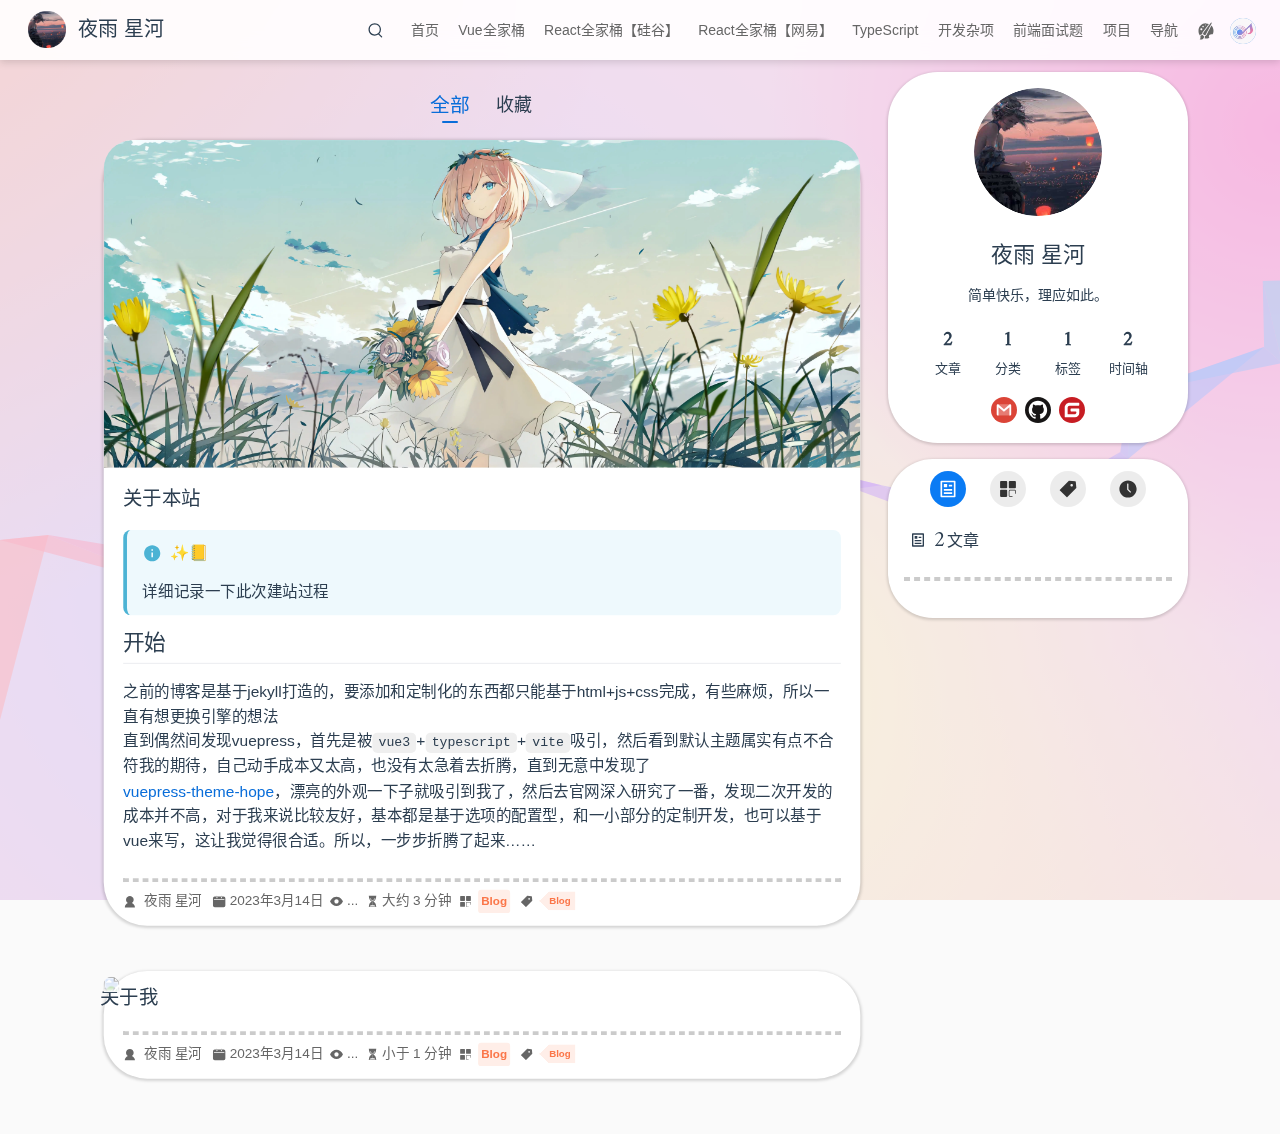
==== commit ada1ad0e: "Deploying to gh-pages from @ NightRainMilkyWay/Blog@ec1f5c06139ffb45a46ea36c99ae623bf9e399c1 🚀" ====
--- a/article/index.html
+++ b/article/index.html
@@ -31,7 +31,7 @@
       }
     </script>
     <link rel="preload" href="/assets/style-40ab1ac4.css" as="style"><link rel="stylesheet" href="/assets/style-40ab1ac4.css">
-    <link rel="modulepreload" href="/assets/app-669aaa3e.js"><link rel="modulepreload" href="/assets/index.html-2a13d54d.js"><link rel="modulepreload" href="/assets/index.html-6bb3e08b.js"><link rel="modulepreload" href="/assets/plugin-vue_export-helper-c27b6911.js">
+    <link rel="modulepreload" href="/assets/app-2e806ad5.js"><link rel="modulepreload" href="/assets/index.html-14812e97.js"><link rel="modulepreload" href="/assets/plugin-vue_export-helper-c27b6911.js"><link rel="modulepreload" href="/assets/index.html-2a13d54d.js">
   </head>
   <body>
     <div id="app"><!--[--><!--[--><!--[--><span tabindex="-1"></span><a href="#main-content" class="vp-skip-link sr-only">跳至主要內容</a><!--]--><div class="theme-container no-sidebar"><!--[--><header id="navbar" class="vp-navbar auto-hide"><div class="vp-navbar-start"><button type="button" class="vp-toggle-sidebar-button" title="Toggle Sidebar"><span class="icon"></span></button><!--[--><!----><!--]--><!--[--><a class="vp-link vp-brand vp-brand" href="/"><img class="vp-nav-logo" src="/logo.png" alt="夜雨 星河"><!----><span class="vp-site-name hide-in-pad">夜雨 星河</span></a><!--]--><!--[--><!----><!--]--></div><div class="vp-navbar-center"><!--[--><!----><!--]--><!--[--><!--]--><!--[--><!----><!--]--></div><div class="vp-navbar-end"><!--[--><!----><!--]--><!--[--><!--[--><button type="button" class="search-pro-button" role="search" aria-label="搜索"><svg xmlns="http://www.w3.org/2000/svg" class="icon search-icon" viewBox="0 0 1024 1024" fill="currentColor" aria-label="search icon"><path d="M192 480a256 256 0 1 1 512 0 256 256 0 0 1-512 0m631.776 362.496-143.2-143.168A318.464 318.464 0 0 0 768 480c0-176.736-143.264-320-320-320S128 303.264 128 480s143.264 320 320 320a318.016 318.016 0 0 0 184.16-58.592l146.336 146.368c12.512 12.48 32.768 12.48 45.28 0 12.48-12.512 12.48-32.768 0-45.28"></path></svg><div class="search-pro-placeholder">搜索</div><div class="search-pro-key-hints"><kbd class="search-pro-key">Ctrl</kbd><kbd class="search-pro-key">K</kbd></div></button><!--]--><nav class="vp-nav-links"><div class="nav-item hide-in-mobile"><a aria-label="首页" class="vp-link nav-link nav-link" href="/"><span class="font-icon icon iconfont icon-home" style=""></span>首页<!----></a></div><div class="nav-item hide-in-mobile"><div class="dropdown-wrapper"><button type="button" class="dropdown-title" aria-label="Vue全家桶"><span class="title"><span class="font-icon icon iconfont icon-vue" style=""></span>Vue全家桶</span><span class="arrow"></span><ul class="nav-dropdown"><li class="dropdown-item"><a aria-label="Vue全家桶" class="vp-link nav-link nav-link" href="/zh/Vue/"><span class="font-icon icon iconfont icon-vuequanjiatonggongju" style=""></span>Vue全家桶<!----></a></li><li class="dropdown-item"><a aria-label="Vue基础教程" class="vp-link nav-link nav-link" href="/zh/Vue/Vue/"><span class="font-icon icon iconfont icon-vue" style=""></span>Vue基础教程<!----></a></li><li class="dropdown-item"><a aria-label="CompositionApi" class="vp-link nav-link nav-link" href="/zh/Vue/VueCompositonApi/"><span class="font-icon icon iconfont icon-API" style=""></span>CompositionApi<!----></a></li><li class="dropdown-item"><a aria-label="Vue路由管理" class="vp-link nav-link nav-link" href="/zh/Vue/VueRouter/"><span class="font-icon icon iconfont icon-daohang-" style=""></span>Vue路由管理<!----></a></li><li class="dropdown-item"><a aria-label="Vue动画" class="vp-link nav-link nav-link" href="/zh/Vue/VueTransition/"><span class="font-icon icon iconfont icon-donghua" style=""></span>Vue动画<!----></a></li><li class="dropdown-item"><a aria-label="VueX状态管理" class="vp-link nav-link nav-link" href="/zh/Vue/VueX/"><span class="font-icon icon iconfont icon-vuex-store" style=""></span>VueX状态管理<!----></a></li><li class="dropdown-item"><a aria-label="Pinia状态管理" class="vp-link nav-link nav-link" href="/zh/Vue/Pinia/"><span class="font-icon icon iconfont icon-boluo" style=""></span>Pinia状态管理<!----></a></li><li class="dropdown-item"><a aria-label="Vue项目开发与部署" class="vp-link nav-link nav-link" href="/zh/Vue/VueProjectdeployment/"><span class="font-icon icon iconfont icon-bushu" style=""></span>Vue项目开发与部署<!----></a></li><li class="dropdown-item"><a aria-label="Vue底层机制" class="vp-link nav-link nav-link" href="/zh/Vue/VueBottom/"><span class="font-icon icon iconfont icon-gongzuoliugongzuoliuguanli" style=""></span>Vue底层机制<!----></a></li></ul></button></div></div><div class="nav-item hide-in-mobile"><div class="dropdown-wrapper"><button type="button" class="dropdown-title" aria-label="React全家桶【硅谷】"><span class="title"><span class="font-icon icon iconfont icon-react" style=""></span>React全家桶【硅谷】</span><span class="arrow"></span><ul class="nav-dropdown"><li class="dropdown-item"><a aria-label="React基础教程" class="vp-link nav-link nav-link" href="/zh/React-gg/React-Basics/"><span class="font-icon icon iconfont icon-jichushuju" style=""></span>React基础教程<!----></a></li><li class="dropdown-item"><a aria-label="三大核心:state" class="vp-link nav-link nav-link" href="/zh/React-gg/React-state/"><span class="font-icon icon iconfont icon-zhuangtai" style=""></span>三大核心:state<!----></a></li><li class="dropdown-item"><a aria-label="三大核心:props" class="vp-link nav-link nav-link" href="/zh/React-gg/React-props/"><span class="font-icon icon iconfont icon-jisuchuandi" style=""></span>三大核心:props<!----></a></li><li class="dropdown-item"><a aria-label="三大核心:refs" class="vp-link nav-link nav-link" href="/zh/React-gg/React-refs/"><span class="font-icon icon iconfont icon-icon" style=""></span>三大核心:refs<!----></a></li><li class="dropdown-item"><a aria-label="受控组件和非受控组件" class="vp-link nav-link nav-link" href="/zh/React-gg/React-event/"><span class="font-icon icon iconfont icon-kongzhizhongxin" style=""></span>受控组件和非受控组件<!----></a></li><li class="dropdown-item"><a aria-label="高阶函数与柯里化" class="vp-link nav-link nav-link" href="/zh/React-gg/React-senior/"><span class="font-icon icon iconfont icon-hanshu" style=""></span>高阶函数与柯里化<!----></a></li><li class="dropdown-item"><a aria-label="组件的生命周期" class="vp-link nav-link nav-link" href="/zh/React-gg/React-life/"><span class="font-icon icon iconfont icon-shengmingzhouqi" style=""></span>组件的生命周期<!----></a></li><li class="dropdown-item"><a aria-label="react应用(基于react脚手架)" class="vp-link nav-link nav-link" href="/zh/React-gg/React-cli/"><span class="font-icon icon iconfont icon-jiaoshoujia-xian" style=""></span>react应用(基于react脚手架)<!----></a></li><li class="dropdown-item"><a aria-label="react发送网络请求" class="vp-link nav-link nav-link" href="/zh/React-gg/React-ajax/"><span class="font-icon icon iconfont icon-wangluo" style=""></span>react发送网络请求<!----></a></li><li class="dropdown-item"><a aria-label="react路由管理" class="vp-link nav-link nav-link" href="/zh/React-gg/React-router/"><span class="font-icon icon iconfont icon-luyouqi" style=""></span>react路由管理<!----></a></li><li class="dropdown-item"><a aria-label="React创建项目" class="vp-link nav-link nav-link" href="/zh/React-gg/React-project/"><span class="font-icon icon iconfont icon-shizhanpeixun" style=""></span>React创建项目<!----></a></li></ul></button></div></div><div class="nav-item hide-in-mobile"><div class="dropdown-wrapper"><button type="button" class="dropdown-title" aria-label="React全家桶【网易】"><span class="title"><span class="font-icon icon iconfont icon-react" style=""></span>React全家桶【网易】</span><span class="arrow"></span><ul class="nav-dropdown"><li class="dropdown-item"><a aria-label="React 基础语法" class="vp-link nav-link nav-link" href="/zh/React-wy/React/"><span class="font-icon icon iconfont icon-mofayufake" style=""></span>React 基础语法<!----></a></li><li class="dropdown-item"><a aria-label="组件化开发基础" class="vp-link nav-link nav-link" href="/zh/React-wy/React-com-foundation/"><span class="font-icon icon iconfont icon-wangluo" style=""></span>组件化开发基础<!----></a></li><li class="dropdown-item"><a aria-label="React状态入门" class="vp-link nav-link nav-link" href="/zh/React-wy/React-state-primary/"><span class="font-icon icon iconfont icon-daohang01" style=""></span>React状态入门<!----></a></li><li class="dropdown-item"><a aria-label="Reac处理表单事件" class="vp-link nav-link nav-link" href="/zh/React-wy/React-from/"><span class="font-icon icon iconfont icon-17" style=""></span>Reac处理表单事件<!----></a></li><li class="dropdown-item"><a aria-label="React组件的副作用(生命周期)" class="vp-link nav-link nav-link" href="/zh/React-wy/React-by-effect/"><span class="font-icon icon iconfont icon-shengming" style=""></span>React组件的副作用(生命周期)<!----></a></li><li class="dropdown-item"><a aria-label="JSX 进阶" class="vp-link nav-link nav-link" href="/zh/React-wy/React-jsx/"><span class="font-icon icon iconfont icon-jsx" style=""></span>JSX 进阶<!----></a></li><li class="dropdown-item"><a aria-label="Props 进阶" class="vp-link nav-link nav-link" href="/zh/React-wy/React-props/"><span class="font-icon icon iconfont icon-props" style=""></span>Props 进阶<!----></a></li></ul></button></div></div><div class="nav-item hide-in-mobile"><div class="dropdown-wrapper"><button type="button" class="dropdown-title" aria-label="TypeScript"><span class="title"><span class="font-icon icon iconfont icon-typescript" style=""></span>TypeScript</span><span class="arrow"></span><ul class="nav-dropdown"><li class="dropdown-item"><a aria-label="TypeScript基础" class="vp-link nav-link nav-link" href="/zh/TypeScript/Ts_Basics/"><span class="font-icon icon iconfont icon-typescript" style=""></span>TypeScript基础<!----></a></li><li class="dropdown-item"><a aria-label="Vue-and-Ts" class="vp-link nav-link nav-link" href="/zh/TypeScript/Vue_and_Ts/"><span class="font-icon icon iconfont icon-AwesomeVue" style=""></span>Vue-and-Ts<!----></a></li></ul></button></div></div><div class="nav-item hide-in-mobile"><div class="dropdown-wrapper"><button type="button" class="dropdown-title" aria-label="开发杂项"><span class="title"><span class="font-icon icon iconfont icon-huizong" style=""></span>开发杂项</span><span class="arrow"></span><ul class="nav-dropdown"><li class="dropdown-item"><a aria-label="ios杂项" class="vp-link nav-link nav-link" href="/zh/blend/ios/"><span class="font-icon icon iconfont icon-ios" style=""></span>ios杂项<!----></a></li><li class="dropdown-item"><a aria-label="css杂项" class="vp-link nav-link nav-link" href="/zh/blend/css/"><span class="font-icon icon iconfont icon-qianduankaifa" style=""></span>css杂项<!----></a></li><li class="dropdown-item"><a aria-label="js杂项" class="vp-link nav-link nav-link" href="/zh/blend/js/"><span class="font-icon icon iconfont icon-js" style=""></span>js杂项<!----></a></li><li class="dropdown-item"><a aria-label="vue杂项" class="vp-link nav-link nav-link" href="/zh/blend/vue/"><span class="font-icon icon iconfont icon-vue" style=""></span>vue杂项<!----></a></li><li class="dropdown-item"><a aria-label="npm杂项" class="vp-link nav-link nav-link" href="/zh/blend/npm/"><span class="font-icon icon iconfont icon-npm" style=""></span>npm杂项<!----></a></li><li class="dropdown-item"><a aria-label="服务器杂项" class="vp-link nav-link nav-link" href="/zh/blend/server/"><span class="font-icon icon iconfont icon-fuwuqi" style=""></span>服务器杂项<!----></a></li></ul></button></div></div><div class="nav-item hide-in-mobile"><div class="dropdown-wrapper"><button type="button" class="dropdown-title" aria-label="前端面试题"><span class="title"><span class="font-icon icon iconfont icon-huizong" style=""></span>前端面试题</span><span class="arrow"></span><ul class="nav-dropdown"><li class="dropdown-item"><a aria-label="JavaScript面试题" class="vp-link nav-link nav-link" href="/zh/interview/JavaScript/"><span class="font-icon icon iconfont icon-mianshianpai" style=""></span>JavaScript面试题<!----></a></li></ul></button></div></div><div class="nav-item hide-in-mobile"><a aria-label="项目" class="vp-link nav-link nav-link" href="/zh/project/"><span class="font-icon icon iconfont icon-fuwuxiangmu" style=""></span>项目<!----></a></div><div class="nav-item hide-in-mobile"><a aria-label="导航" class="vp-link nav-link nav-link" href="/zh/navLable/"><span class="font-icon icon iconfont icon-daohang01" style=""></span>导航<!----></a></div></nav><!----><div class="nav-item hide-in-mobile"><button type="button" class="outlook-button" tabindex="-1" aria-hidden="true"><svg xmlns="http://www.w3.org/2000/svg" class="icon outlook-icon" viewBox="0 0 1024 1024" fill="currentColor" aria-label="outlook icon"><path d="M224 800c0 9.6 3.2 44.8 6.4 54.4 6.4 48-48 76.8-48 76.8s80 41.6 147.2 0 134.4-134.4 38.4-195.2c-22.4-12.8-41.6-19.2-57.6-19.2C259.2 716.8 227.2 761.6 224 800zM560 675.2l-32 51.2c-51.2 51.2-83.2 32-83.2 32 25.6 67.2 0 112-12.8 128 25.6 6.4 51.2 9.6 80 9.6 54.4 0 102.4-9.6 150.4-32l0 0c3.2 0 3.2-3.2 3.2-3.2 22.4-16 12.8-35.2 6.4-44.8-9.6-12.8-12.8-25.6-12.8-41.6 0-54.4 60.8-99.2 137.6-99.2 6.4 0 12.8 0 22.4 0 12.8 0 38.4 9.6 48-25.6 0-3.2 0-3.2 3.2-6.4 0-3.2 3.2-6.4 3.2-6.4 6.4-16 6.4-16 6.4-19.2 9.6-35.2 16-73.6 16-115.2 0-105.6-41.6-198.4-108.8-268.8C704 396.8 560 675.2 560 675.2zM224 419.2c0-28.8 22.4-51.2 51.2-51.2 28.8 0 51.2 22.4 51.2 51.2 0 28.8-22.4 51.2-51.2 51.2C246.4 470.4 224 448 224 419.2zM320 284.8c0-22.4 19.2-41.6 41.6-41.6 22.4 0 41.6 19.2 41.6 41.6 0 22.4-19.2 41.6-41.6 41.6C339.2 326.4 320 307.2 320 284.8zM457.6 208c0-12.8 12.8-25.6 25.6-25.6 12.8 0 25.6 12.8 25.6 25.6 0 12.8-12.8 25.6-25.6 25.6C470.4 233.6 457.6 220.8 457.6 208zM128 505.6C128 592 153.6 672 201.6 736c28.8-60.8 112-60.8 124.8-60.8-16-51.2 16-99.2 16-99.2l316.8-422.4c-48-19.2-99.2-32-150.4-32C297.6 118.4 128 291.2 128 505.6zM764.8 86.4c-22.4 19.2-390.4 518.4-390.4 518.4-22.4 28.8-12.8 76.8 22.4 99.2l9.6 6.4c35.2 22.4 80 12.8 99.2-25.6 0 0 6.4-12.8 9.6-19.2 54.4-105.6 275.2-524.8 288-553.6 6.4-19.2-3.2-32-19.2-32C777.6 76.8 771.2 80 764.8 86.4z"></path></svg><div class="outlook-dropdown"><!----></div></button></div><!--]--><!--[--><!----><!--]--><button type="button" class="vp-toggle-navbar-button" aria-label="Toggle Navbar" aria-expanded="false" aria-controls="nav-screen"><span><span class="vp-top"></span><span class="vp-middle"></span><span class="vp-bottom"></span></span></button></div></header><!----><!--]--><!----><div class="toggle-sidebar-wrapper"><span class="arrow start"></span></div><aside id="sidebar" class="vp-sidebar"><!--[--><!----><!--]--><ul class="vp-sidebar-links"></ul><!--[--><!----><!--]--></aside><!--[--><div class="vp-page vp-blog"><div class="blog-page-wrapper"><main id="main-content" class="vp-blog-main"><ul class="vp-article-type-wrapper"><li class="vp-article-type active"><a class="vp-link" href="/article/">全部</a></li><li class="vp-article-type"><a class="vp-link" href="/star/">收藏</a></li></ul><div id="article-list" class="vp-article-list"><div class="vp-article-wrapper"><article class="vp-article-item" vocab="https://schema.org/" typeof="Article"><!--[--><img class="vp-article-cover" src="/assets/images/image_201.jpg"><meta property="image" content="/assets/images/image_201.jpg"><!--]--><!----><a class="vp-link" href="/about.html"><header class="vp-article-title"><!----><!----><span property="headline">关于本站</span></header></a><div class="vp-article-excerpt"><h1> 关于本站</h1>
@@ -44,6 +44,6 @@
 直到偶然间发现vuepress，首先是被<code>vue3</code>+<code>typescript</code>+<code>vite</code>吸引，然后看到默认主题属实有点不合符我的期待，自己动手成本又太高，也没有太急着去折腾，直到无意中发现了<br>
 <a href="https://theme-hope.vuejs.press/zh/" target="_blank" rel="noopener noreferrer">vuepress-theme-hope</a>，漂亮的外观一下子就吸引到我了，然后去官网深入研究了一番，发现二次开发的成本并不高，对于我来说比较友好，基本都是基于选项的配置型，和一小部分的定制开发，也可以基于vue来写，这让我觉得很合适。所以，一步步折腾了起来……</p></div><hr class="vp-article-hr"><div class="page-info"><span class="page-author-info" aria-label="作者🖊" data-balloon-pos="down"><svg xmlns="http://www.w3.org/2000/svg" class="icon author-icon" viewBox="0 0 1024 1024" fill="currentColor" aria-label="author icon"><path d="M649.6 633.6c86.4-48 147.2-144 147.2-249.6 0-160-128-288-288-288s-288 128-288 288c0 108.8 57.6 201.6 147.2 249.6-121.6 48-214.4 153.6-240 288-3.2 9.6 0 19.2 6.4 25.6 3.2 9.6 12.8 12.8 22.4 12.8h704c9.6 0 19.2-3.2 25.6-12.8 6.4-6.4 9.6-16 6.4-25.6-25.6-134.4-121.6-240-243.2-288z"></path></svg><span><a class="page-author-item" href="https://NightRainMilkyWay.cn" target="_blank" rel="noopener noreferrer">夜雨 星河</a></span><span property="author" content="夜雨 星河"></span></span><!----><span class="page-date-info" aria-label="写作日期📅" data-balloon-pos="down"><svg xmlns="http://www.w3.org/2000/svg" class="icon calendar-icon" viewBox="0 0 1024 1024" fill="currentColor" aria-label="calendar icon"><path d="M716.4 110.137c0-18.753-14.72-33.473-33.472-33.473-18.753 0-33.473 14.72-33.473 33.473v33.473h66.993v-33.473zm-334.87 0c0-18.753-14.72-33.473-33.473-33.473s-33.52 14.72-33.52 33.473v33.473h66.993v-33.473zm468.81 33.52H716.4v100.465c0 18.753-14.72 33.473-33.472 33.473a33.145 33.145 0 01-33.473-33.473V143.657H381.53v100.465c0 18.753-14.72 33.473-33.473 33.473a33.145 33.145 0 01-33.473-33.473V143.657H180.6A134.314 134.314 0 0046.66 277.595v535.756A134.314 134.314 0 00180.6 947.289h669.74a134.36 134.36 0 00133.94-133.938V277.595a134.314 134.314 0 00-133.94-133.938zm33.473 267.877H147.126a33.145 33.145 0 01-33.473-33.473c0-18.752 14.72-33.473 33.473-33.473h736.687c18.752 0 33.472 14.72 33.472 33.473a33.145 33.145 0 01-33.472 33.473z"></path></svg><span><!----></span><meta property="datePublished" content="2023-03-14T21:45:45.000Z"></span><span class="page-pageview-info" aria-label="访问量🔢" data-balloon-pos="down"><svg xmlns="http://www.w3.org/2000/svg" class="icon eye-icon" viewBox="0 0 1024 1024" fill="currentColor" aria-label="eye icon"><path d="M992 512.096c0-5.76-.992-10.592-1.28-11.136-.192-2.88-1.152-8.064-2.08-10.816-.256-.672-.544-1.376-.832-2.08-.48-1.568-1.024-3.104-1.6-4.32C897.664 290.112 707.104 160 512 160c-195.072 0-385.632 130.016-473.76 322.592-1.056 2.112-1.792 4.096-2.272 5.856a55.512 55.512 0 00-.64 1.6c-1.76 5.088-1.792 8.64-1.632 7.744-.832 3.744-1.568 11.168-1.568 11.168-.224 2.272-.224 4.032.032 6.304 0 0 .736 6.464 1.088 7.808.128 1.824.576 4.512 1.12 6.976h-.032c.448 2.08 1.12 4.096 1.984 6.08.48 1.536.992 2.976 1.472 4.032C126.432 733.856 316.992 864 512 864c195.136 0 385.696-130.048 473.216-321.696 1.376-2.496 2.24-4.832 2.848-6.912.256-.608.48-1.184.672-1.728 1.536-4.48 1.856-8.32 1.728-8.32l-.032.032c.608-3.104 1.568-7.744 1.568-13.28zM512 672c-88.224 0-160-71.776-160-160s71.776-160 160-160 160 71.776 160 160-71.776 160-160 160z"></path></svg><span id="ArtalkPV" class="waline-pageview-count" data-path="/about.html">...</span></span><span class="page-reading-time-info" aria-label="阅读时间⌛" data-balloon-pos="down"><svg xmlns="http://www.w3.org/2000/svg" class="icon timer-icon" viewBox="0 0 1024 1024" fill="currentColor" aria-label="timer icon"><path d="M799.387 122.15c4.402-2.978 7.38-7.897 7.38-13.463v-1.165c0-8.933-7.38-16.312-16.312-16.312H256.33c-8.933 0-16.311 7.38-16.311 16.312v1.165c0 5.825 2.977 10.874 7.637 13.592 4.143 194.44 97.22 354.963 220.201 392.763-122.204 37.542-214.893 196.511-220.2 389.397-4.661 5.049-7.638 11.651-7.638 19.03v5.825h566.49v-5.825c0-7.379-2.849-13.981-7.509-18.9-5.049-193.016-97.867-351.985-220.2-389.527 123.24-37.67 216.446-198.453 220.588-392.892zM531.16 450.445v352.632c117.674 1.553 211.787 40.778 211.787 88.676H304.097c0-48.286 95.149-87.382 213.728-88.676V450.445c-93.077-3.107-167.901-81.297-167.901-177.093 0-8.803 6.99-15.793 15.793-15.793 8.803 0 15.794 6.99 15.794 15.793 0 80.261 63.69 145.635 142.01 145.635s142.011-65.374 142.011-145.635c0-8.803 6.99-15.793 15.794-15.793s15.793 6.99 15.793 15.793c0 95.019-73.789 172.82-165.96 177.093z"></path></svg><span>大约 3 分钟</span><meta property="timeRequired" content="PT3M"></span><span class="page-category-info" aria-label="分类🌈" data-balloon-pos="down"><svg xmlns="http://www.w3.org/2000/svg" class="icon category-icon" viewBox="0 0 1024 1024" fill="currentColor" aria-label="category icon"><path d="M148.41 106.992h282.176c22.263 0 40.31 18.048 40.31 40.31V429.48c0 22.263-18.047 40.31-40.31 40.31H148.41c-22.263 0-40.311-18.047-40.311-40.31V147.302c0-22.263 18.048-40.31 40.311-40.31zM147.556 553.478H429.73c22.263 0 40.311 18.048 40.311 40.31v282.176c0 22.263-18.048 40.312-40.31 40.312H147.555c-22.263 0-40.311-18.049-40.311-40.312V593.79c0-22.263 18.048-40.311 40.31-40.311zM593.927 106.992h282.176c22.263 0 40.31 18.048 40.31 40.31V429.48c0 22.263-18.047 40.31-40.31 40.31H593.927c-22.263 0-40.311-18.047-40.311-40.31V147.302c0-22.263 18.048-40.31 40.31-40.31zM730.22 920.502H623.926c-40.925 0-74.22-33.388-74.22-74.425V623.992c0-41.038 33.387-74.424 74.425-74.424h222.085c41.038 0 74.424 33.226 74.424 74.067v114.233c0 10.244-8.304 18.548-18.547 18.548s-18.548-8.304-18.548-18.548V623.635c0-20.388-16.746-36.974-37.33-36.974H624.13c-20.585 0-37.331 16.747-37.331 37.33v222.086c0 20.585 16.654 37.331 37.126 37.331H730.22c10.243 0 18.547 8.304 18.547 18.547 0 10.244-8.304 18.547-18.547 18.547z"></path></svg><!--[--><span class="page-category-item category1 clickable" role="navigation">Blog</span><!--]--><meta property="articleSection" content="Blog"></span><span class="page-tag-info" aria-label="标签🏷" data-balloon-pos="down"><svg xmlns="http://www.w3.org/2000/svg" class="icon tag-icon" viewBox="0 0 1024 1024" fill="currentColor" aria-label="tag icon"><path d="M939.902 458.563L910.17 144.567c-1.507-16.272-14.465-29.13-30.737-30.737L565.438 84.098h-.402c-3.215 0-5.726 1.005-7.634 2.913l-470.39 470.39a10.004 10.004 0 000 14.164l365.423 365.424c1.909 1.908 4.42 2.913 7.132 2.913s5.223-1.005 7.132-2.913l470.39-470.39c2.01-2.11 3.014-5.023 2.813-8.036zm-240.067-72.121c-35.458 0-64.286-28.828-64.286-64.286s28.828-64.285 64.286-64.285 64.286 28.828 64.286 64.285-28.829 64.286-64.286 64.286z"></path></svg><!--[--><span class="page-tag-item tag1 clickable" role="navigation">Blog</span><!--]--><meta property="keywords" content="Blog"></span></div></article></div><div class="vp-article-wrapper"><article class="vp-article-item" vocab="https://schema.org/" typeof="Article"><!--[--><img class="vp-article-cover" src="/assets/images/image_202.jpg"><meta property="image" content="/assets/images/image_202.jpg"><!--]--><!----><a class="vp-link" href="/me.html"><header class="vp-article-title"><!----><!----><span property="headline">关于我</span></header></a><div class="vp-article-excerpt"><h1> 关于我</h1>
 </div><hr class="vp-article-hr"><div class="page-info"><span class="page-author-info" aria-label="作者🖊" data-balloon-pos="down"><svg xmlns="http://www.w3.org/2000/svg" class="icon author-icon" viewBox="0 0 1024 1024" fill="currentColor" aria-label="author icon"><path d="M649.6 633.6c86.4-48 147.2-144 147.2-249.6 0-160-128-288-288-288s-288 128-288 288c0 108.8 57.6 201.6 147.2 249.6-121.6 48-214.4 153.6-240 288-3.2 9.6 0 19.2 6.4 25.6 3.2 9.6 12.8 12.8 22.4 12.8h704c9.6 0 19.2-3.2 25.6-12.8 6.4-6.4 9.6-16 6.4-25.6-25.6-134.4-121.6-240-243.2-288z"></path></svg><span><a class="page-author-item" href="https://NightRainMilkyWay.cn" target="_blank" rel="noopener noreferrer">夜雨 星河</a></span><span property="author" content="夜雨 星河"></span></span><!----><span class="page-date-info" aria-label="写作日期📅" data-balloon-pos="down"><svg xmlns="http://www.w3.org/2000/svg" class="icon calendar-icon" viewBox="0 0 1024 1024" fill="currentColor" aria-label="calendar icon"><path d="M716.4 110.137c0-18.753-14.72-33.473-33.472-33.473-18.753 0-33.473 14.72-33.473 33.473v33.473h66.993v-33.473zm-334.87 0c0-18.753-14.72-33.473-33.473-33.473s-33.52 14.72-33.52 33.473v33.473h66.993v-33.473zm468.81 33.52H716.4v100.465c0 18.753-14.72 33.473-33.472 33.473a33.145 33.145 0 01-33.473-33.473V143.657H381.53v100.465c0 18.753-14.72 33.473-33.473 33.473a33.145 33.145 0 01-33.473-33.473V143.657H180.6A134.314 134.314 0 0046.66 277.595v535.756A134.314 134.314 0 00180.6 947.289h669.74a134.36 134.36 0 00133.94-133.938V277.595a134.314 134.314 0 00-133.94-133.938zm33.473 267.877H147.126a33.145 33.145 0 01-33.473-33.473c0-18.752 14.72-33.473 33.473-33.473h736.687c18.752 0 33.472 14.72 33.472 33.473a33.145 33.145 0 01-33.472 33.473z"></path></svg><span><!----></span><meta property="datePublished" content="2023-03-14T21:45:45.000Z"></span><span class="page-pageview-info" aria-label="访问量🔢" data-balloon-pos="down"><svg xmlns="http://www.w3.org/2000/svg" class="icon eye-icon" viewBox="0 0 1024 1024" fill="currentColor" aria-label="eye icon"><path d="M992 512.096c0-5.76-.992-10.592-1.28-11.136-.192-2.88-1.152-8.064-2.08-10.816-.256-.672-.544-1.376-.832-2.08-.48-1.568-1.024-3.104-1.6-4.32C897.664 290.112 707.104 160 512 160c-195.072 0-385.632 130.016-473.76 322.592-1.056 2.112-1.792 4.096-2.272 5.856a55.512 55.512 0 00-.64 1.6c-1.76 5.088-1.792 8.64-1.632 7.744-.832 3.744-1.568 11.168-1.568 11.168-.224 2.272-.224 4.032.032 6.304 0 0 .736 6.464 1.088 7.808.128 1.824.576 4.512 1.12 6.976h-.032c.448 2.08 1.12 4.096 1.984 6.08.48 1.536.992 2.976 1.472 4.032C126.432 733.856 316.992 864 512 864c195.136 0 385.696-130.048 473.216-321.696 1.376-2.496 2.24-4.832 2.848-6.912.256-.608.48-1.184.672-1.728 1.536-4.48 1.856-8.32 1.728-8.32l-.032.032c.608-3.104 1.568-7.744 1.568-13.28zM512 672c-88.224 0-160-71.776-160-160s71.776-160 160-160 160 71.776 160 160-71.776 160-160 160z"></path></svg><span id="ArtalkPV" class="waline-pageview-count" data-path="/me.html">...</span></span><span class="page-reading-time-info" aria-label="阅读时间⌛" data-balloon-pos="down"><svg xmlns="http://www.w3.org/2000/svg" class="icon timer-icon" viewBox="0 0 1024 1024" fill="currentColor" aria-label="timer icon"><path d="M799.387 122.15c4.402-2.978 7.38-7.897 7.38-13.463v-1.165c0-8.933-7.38-16.312-16.312-16.312H256.33c-8.933 0-16.311 7.38-16.311 16.312v1.165c0 5.825 2.977 10.874 7.637 13.592 4.143 194.44 97.22 354.963 220.201 392.763-122.204 37.542-214.893 196.511-220.2 389.397-4.661 5.049-7.638 11.651-7.638 19.03v5.825h566.49v-5.825c0-7.379-2.849-13.981-7.509-18.9-5.049-193.016-97.867-351.985-220.2-389.527 123.24-37.67 216.446-198.453 220.588-392.892zM531.16 450.445v352.632c117.674 1.553 211.787 40.778 211.787 88.676H304.097c0-48.286 95.149-87.382 213.728-88.676V450.445c-93.077-3.107-167.901-81.297-167.901-177.093 0-8.803 6.99-15.793 15.793-15.793 8.803 0 15.794 6.99 15.794 15.793 0 80.261 63.69 145.635 142.01 145.635s142.011-65.374 142.011-145.635c0-8.803 6.99-15.793 15.794-15.793s15.793 6.99 15.793 15.793c0 95.019-73.789 172.82-165.96 177.093z"></path></svg><span>小于 1 分钟</span><meta property="timeRequired" content="PT1M"></span><span class="page-category-info" aria-label="分类🌈" data-balloon-pos="down"><svg xmlns="http://www.w3.org/2000/svg" class="icon category-icon" viewBox="0 0 1024 1024" fill="currentColor" aria-label="category icon"><path d="M148.41 106.992h282.176c22.263 0 40.31 18.048 40.31 40.31V429.48c0 22.263-18.047 40.31-40.31 40.31H148.41c-22.263 0-40.311-18.047-40.311-40.31V147.302c0-22.263 18.048-40.31 40.311-40.31zM147.556 553.478H429.73c22.263 0 40.311 18.048 40.311 40.31v282.176c0 22.263-18.048 40.312-40.31 40.312H147.555c-22.263 0-40.311-18.049-40.311-40.312V593.79c0-22.263 18.048-40.311 40.31-40.311zM593.927 106.992h282.176c22.263 0 40.31 18.048 40.31 40.31V429.48c0 22.263-18.047 40.31-40.31 40.31H593.927c-22.263 0-40.311-18.047-40.311-40.31V147.302c0-22.263 18.048-40.31 40.31-40.31zM730.22 920.502H623.926c-40.925 0-74.22-33.388-74.22-74.425V623.992c0-41.038 33.387-74.424 74.425-74.424h222.085c41.038 0 74.424 33.226 74.424 74.067v114.233c0 10.244-8.304 18.548-18.547 18.548s-18.548-8.304-18.548-18.548V623.635c0-20.388-16.746-36.974-37.33-36.974H624.13c-20.585 0-37.331 16.747-37.331 37.33v222.086c0 20.585 16.654 37.331 37.126 37.331H730.22c10.243 0 18.547 8.304 18.547 18.547 0 10.244-8.304 18.547-18.547 18.547z"></path></svg><!--[--><span class="page-category-item category1 clickable" role="navigation">Blog</span><!--]--><meta property="articleSection" content="Blog"></span><span class="page-tag-info" aria-label="标签🏷" data-balloon-pos="down"><svg xmlns="http://www.w3.org/2000/svg" class="icon tag-icon" viewBox="0 0 1024 1024" fill="currentColor" aria-label="tag icon"><path d="M939.902 458.563L910.17 144.567c-1.507-16.272-14.465-29.13-30.737-30.737L565.438 84.098h-.402c-3.215 0-5.726 1.005-7.634 2.913l-470.39 470.39a10.004 10.004 0 000 14.164l365.423 365.424c1.909 1.908 4.42 2.913 7.132 2.913s5.223-1.005 7.132-2.913l470.39-470.39c2.01-2.11 3.014-5.023 2.813-8.036zm-240.067-72.121c-35.458 0-64.286-28.828-64.286-64.286s28.828-64.285 64.286-64.285 64.286 28.828 64.286 64.285-28.829 64.286-64.286 64.286z"></path></svg><!--[--><span class="page-tag-item tag1 clickable" role="navigation">Blog</span><!--]--><meta property="keywords" content="Blog"></span></div></article></div><div class="vp-pagination"></div></div></main><aside class="vp-blog-info-wrapper"><div class="vp-blogger-info" vocab="https://schema.org/" typeof="Person"><div class="vp-blogger" style="cursor:pointer;" aria-label="个人介绍" data-balloon-pos="down" role="navigation"><img class="vp-blogger-avatar round" src="/logo.png" property="image" alt="Blogger Avatar"><div class="vp-blogger-name" property="name">夜雨 星河</div><div class="vp-blogger-description">简单快乐，理应如此。</div><meta property="url" content="/about/me.html"></div><div class="vp-blog-counts"><a class="vp-link vp-blog-count vp-blog-count" href="/article/"><div class="count">2</div><div>文章</div></a><a class="vp-link vp-blog-count vp-blog-count" href="/category/"><div class="count">1</div><div>分类</div></a><a class="vp-link vp-blog-count vp-blog-count" href="/tag/"><div class="count">1</div><div>标签</div></a><a class="vp-link vp-blog-count vp-blog-count" href="/timeline/"><div class="count">2</div><div>时间轴</div></a></div><div class="vp-social-medias"><a class="vp-social-media" href="mailto: NightRainMilkyWay@gamil.com" rel="noopener noreferrer" target="_blank" aria-label="Gmail" data-balloon-pos="up"><svg xmlns="http://www.w3.org/2000/svg" class="icon gmail-icon" viewBox="0 0 1024 1024"><circle cx="512" cy="512" r="512" fill="#DB4437"/><path fill="#E67C73" d="M277.48 285.567h465.767v441.362H277.48V285.567z"/><path fill="#FFF" d="M282.543 285.567h-10.645c-25.962 0-47.122 21.808-47.122 48.705v343.952c0 26.897 21.08 48.705 47.122 48.705h24.976V407.954l213.49 169.95 213.489-169.95V726.93h24.975c26.04 0 47.123-21.809 47.123-48.705V334.272c0-26.897-21.134-48.705-47.123-48.705h-10.644L510.364 480.44 282.542 285.567z"/></svg></a><a class="vp-social-media" href="https://github.com/NightRainMilkyWay" rel="noopener noreferrer" target="_blank" aria-label="GitHub" data-balloon-pos="up"><svg xmlns="http://www.w3.org/2000/svg" class="icon github-icon" viewBox="0 0 1024 1024"><circle cx="512" cy="512" r="512" fill="#171515"/><path fill="#fff" d="M509.423 146.442c-200.317 0-362.756 162.42-362.756 362.8 0 160.266 103.936 296.24 248.109 344.217 18.139 3.327 24.76-7.872 24.76-17.486 0-8.613-.313-31.427-.49-61.702-100.912 21.923-122.205-48.63-122.205-48.63-16.495-41.91-40.28-53.067-40.28-53.067-32.937-22.51 2.492-22.053 2.492-22.053 36.407 2.566 55.568 37.386 55.568 37.386 32.362 55.438 84.907 39.43 105.58 30.143 3.296-23.444 12.667-39.43 23.032-48.498-80.557-9.156-165.246-40.28-165.246-179.297 0-39.604 14.135-71.988 37.342-97.348-3.731-9.178-16.18-46.063 3.556-96.009 0 0 30.46-9.754 99.76 37.19 28.937-8.048 59.97-12.071 90.823-12.211 30.807.14 61.843 4.165 90.822 12.21 69.26-46.944 99.663-37.189 99.663-37.189 19.792 49.946 7.34 86.831 3.61 96.01 23.25 25.359 37.29 57.742 37.29 97.347 0 139.366-84.82 170.033-165.637 179.013 13.026 11.2 24.628 33.342 24.628 67.182 0 48.498-.445 87.627-.445 99.521 0 9.702 6.535 20.988 24.945 17.444 144.03-48.067 247.881-183.95 247.881-344.175 0-200.378-162.442-362.798-362.802-362.798z"/></svg></a><a class="vp-social-media" href="https://gitee.com/NightRainMilkyWay" rel="noopener noreferrer" target="_blank" aria-label="Gitee" data-balloon-pos="up"><svg xmlns="http://www.w3.org/2000/svg" class="icon gitee-icon" viewBox="0 0 1024 1024"><circle cx="512" cy="512" r="512" fill="#C71D23"/><path fill="#fff" d="M772.953 454.723H480.17v.006a25.46 25.46 0 0 0-25.46 25.453l-.025 63.649a25.46 25.46 0 0 0 25.46 25.466l178.242-.007a25.46 25.46 0 0 1 25.459 25.46v12.73c0 42.18-34.198 76.378-76.378 76.378H365.583a25.46 25.46 0 0 1-25.46-25.46V416.533h-.006c0-42.18 34.192-76.378 76.378-76.378h356.388v-.013a25.46 25.46 0 0 0 25.46-25.446l.057-63.65h.013a25.46 25.46 0 0 0-25.46-25.471l-356.432.012c-105.453 0-190.946 85.493-190.946 190.946v356.433a25.46 25.46 0 0 0 25.46 25.46H626.56c94.913 0 171.852-76.94 171.852-171.852V480.182a25.46 25.46 0 0 0-25.46-25.46z"/></svg></a></div></div><div class="vp-blog-infos"><div class="vp-blog-type-switcher"><button type="button" class="vp-blog-type-button"><div class="icon-wrapper active" aria-label="文章" data-balloon-pos="up"><svg xmlns="http://www.w3.org/2000/svg" class="icon article-icon" viewBox="0 0 1024 1024" fill="currentColor" aria-label="article icon"><path d="M853.333 938.667H170.667A42.667 42.667 0 0 1 128 896V128a42.667 42.667 0 0 1 42.667-42.667h682.666A42.667 42.667 0 0 1 896 128v768a42.667 42.667 0 0 1-42.667 42.667zm-42.666-85.334V170.667H213.333v682.666h597.334zM298.667 256h170.666v170.667H298.667V256zm0 256h426.666v85.333H298.667V512zm0 170.667h426.666V768H298.667v-85.333zm256-384h170.666V384H554.667v-85.333z"></path></svg></div></button><button type="button" class="vp-blog-type-button"><div class="icon-wrapper" aria-label="分类" data-balloon-pos="up"><svg xmlns="http://www.w3.org/2000/svg" class="icon category-icon" viewBox="0 0 1024 1024" fill="currentColor" aria-label="category icon"><path d="M148.41 106.992h282.176c22.263 0 40.31 18.048 40.31 40.31V429.48c0 22.263-18.047 40.31-40.31 40.31H148.41c-22.263 0-40.311-18.047-40.311-40.31V147.302c0-22.263 18.048-40.31 40.311-40.31zM147.556 553.478H429.73c22.263 0 40.311 18.048 40.311 40.31v282.176c0 22.263-18.048 40.312-40.31 40.312H147.555c-22.263 0-40.311-18.049-40.311-40.312V593.79c0-22.263 18.048-40.311 40.31-40.311zM593.927 106.992h282.176c22.263 0 40.31 18.048 40.31 40.31V429.48c0 22.263-18.047 40.31-40.31 40.31H593.927c-22.263 0-40.311-18.047-40.311-40.31V147.302c0-22.263 18.048-40.31 40.31-40.31zM730.22 920.502H623.926c-40.925 0-74.22-33.388-74.22-74.425V623.992c0-41.038 33.387-74.424 74.425-74.424h222.085c41.038 0 74.424 33.226 74.424 74.067v114.233c0 10.244-8.304 18.548-18.547 18.548s-18.548-8.304-18.548-18.548V623.635c0-20.388-16.746-36.974-37.33-36.974H624.13c-20.585 0-37.331 16.747-37.331 37.33v222.086c0 20.585 16.654 37.331 37.126 37.331H730.22c10.243 0 18.547 8.304 18.547 18.547 0 10.244-8.304 18.547-18.547 18.547z"></path></svg></div></button><button type="button" class="vp-blog-type-button"><div class="icon-wrapper" aria-label="标签" data-balloon-pos="up"><svg xmlns="http://www.w3.org/2000/svg" class="icon tag-icon" viewBox="0 0 1024 1024" fill="currentColor" aria-label="tag icon"><path d="M939.902 458.563L910.17 144.567c-1.507-16.272-14.465-29.13-30.737-30.737L565.438 84.098h-.402c-3.215 0-5.726 1.005-7.634 2.913l-470.39 470.39a10.004 10.004 0 000 14.164l365.423 365.424c1.909 1.908 4.42 2.913 7.132 2.913s5.223-1.005 7.132-2.913l470.39-470.39c2.01-2.11 3.014-5.023 2.813-8.036zm-240.067-72.121c-35.458 0-64.286-28.828-64.286-64.286s28.828-64.285 64.286-64.285 64.286 28.828 64.286 64.285-28.829 64.286-64.286 64.286z"></path></svg></div></button><button type="button" class="vp-blog-type-button"><div class="icon-wrapper" aria-label="时间轴" data-balloon-pos="up"><svg xmlns="http://www.w3.org/2000/svg" class="icon timeline-icon" viewBox="0 0 1024 1024" fill="currentColor" aria-label="timeline icon"><path d="M511.997 70.568c-243.797 0-441.429 197.633-441.429 441.435 0 243.797 197.632 441.429 441.43 441.429S953.431 755.8 953.431 512.002c0-243.796-197.637-441.434-441.435-441.434zm150.158 609.093-15.605 15.61c-8.621 8.615-22.596 8.615-31.215 0L472.197 552.126c-4.95-4.944-4.34-14.888-4.34-24.677V247.14c0-12.19 9.882-22.07 22.07-22.07h22.07c12.19 0 22.07 9.882 22.07 22.07v273.218l128.088 128.088c8.62 8.62 8.62 22.595 0 31.215zm0 0"></path></svg></div></button></div><div class="vp-sticky-article-wrapper"><div class="title"><svg xmlns="http://www.w3.org/2000/svg" class="icon article-icon" viewBox="0 0 1024 1024" fill="currentColor" aria-label="article icon"><path d="M853.333 938.667H170.667A42.667 42.667 0 0 1 128 896V128a42.667 42.667 0 0 1 42.667-42.667h682.666A42.667 42.667 0 0 1 896 128v768a42.667 42.667 0 0 1-42.667 42.667zm-42.666-85.334V170.667H213.333v682.666h597.334zM298.667 256h170.666v170.667H298.667V256zm0 256h426.666v85.333H298.667V512zm0 170.667h426.666V768H298.667v-85.333zm256-384h170.666V384H554.667v-85.333z"></path></svg><span class="num">2</span>文章</div><hr><ul class="vp-sticky-articles"></ul></div></div></aside></div></div><!--]--><!----></div><!--]--><!----><!----><!----><!----><!----><!----><!----><!----><!----><!----><!--]--></div>
-    <script type="module" src="/assets/app-669aaa3e.js" defer></script>
+    <script type="module" src="/assets/app-2e806ad5.js" defer></script>
   </body>
 </html>
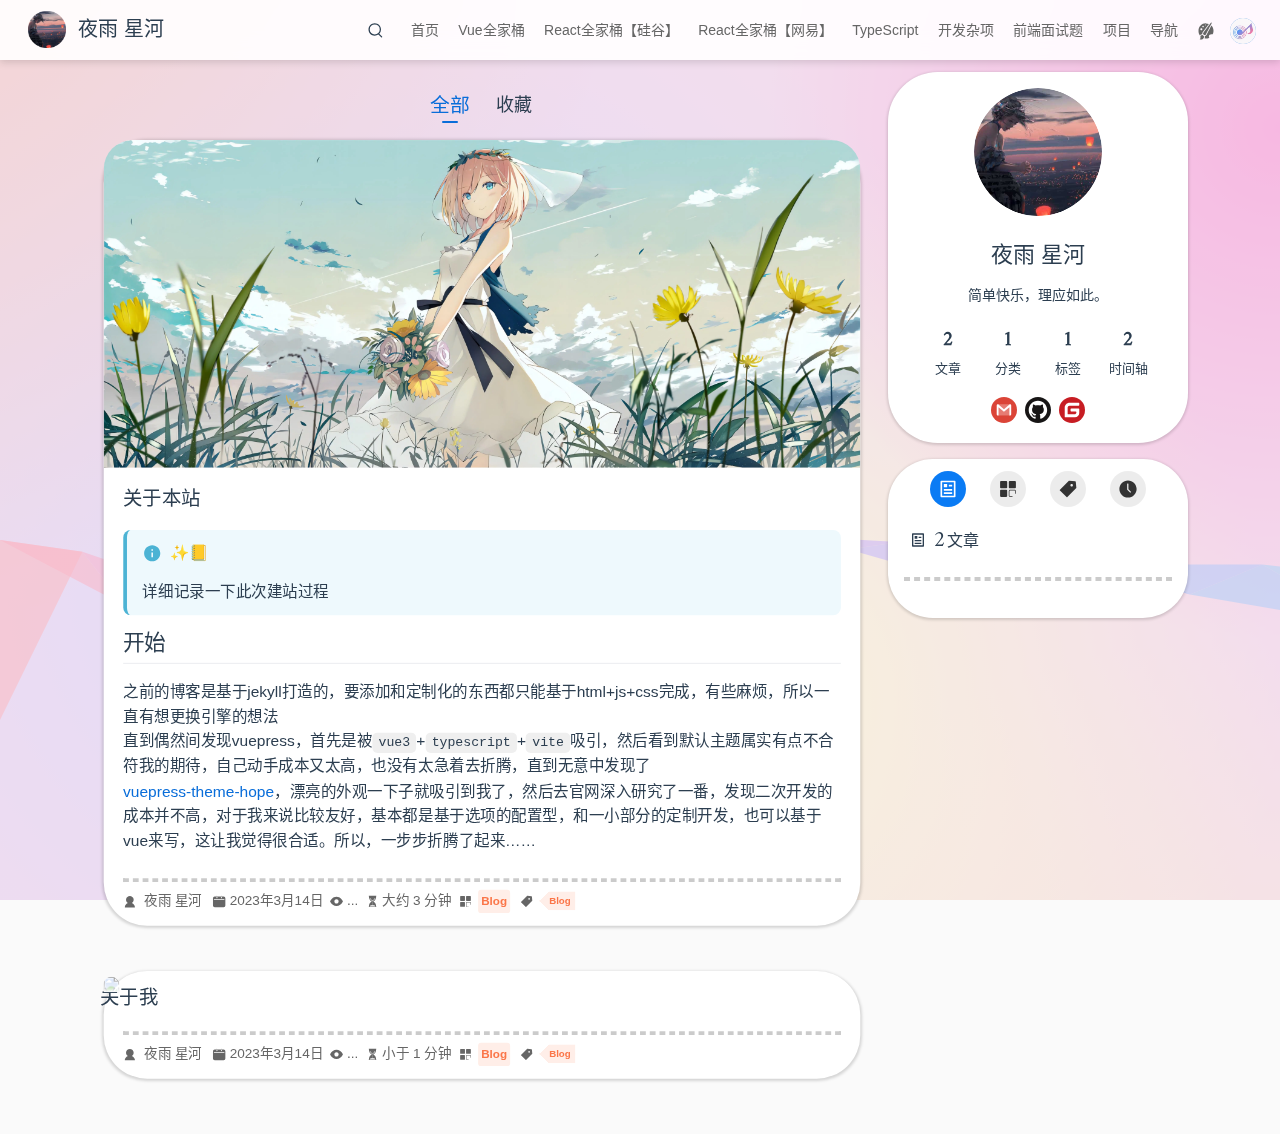
==== commit e052def0: "Deploying to gh-pages from @ NightRainMilkyWay/Blog@740c6311a65b6a5ff05f336ea53a7301c360a402 🚀" ====
--- a/article/index.html
+++ b/article/index.html
@@ -31,7 +31,7 @@
       }
     </script>
     <link rel="preload" href="/assets/style-40ab1ac4.css" as="style"><link rel="stylesheet" href="/assets/style-40ab1ac4.css">
-    <link rel="modulepreload" href="/assets/app-2e806ad5.js"><link rel="modulepreload" href="/assets/index.html-14812e97.js"><link rel="modulepreload" href="/assets/plugin-vue_export-helper-c27b6911.js"><link rel="modulepreload" href="/assets/index.html-2a13d54d.js">
+    <link rel="modulepreload" href="/assets/app-00d2c95e.js"><link rel="modulepreload" href="/assets/index.html-28a3ba9b.js"><link rel="modulepreload" href="/assets/plugin-vue_export-helper-c27b6911.js"><link rel="modulepreload" href="/assets/index.html-2a13d54d.js">
   </head>
   <body>
     <div id="app"><!--[--><!--[--><!--[--><span tabindex="-1"></span><a href="#main-content" class="vp-skip-link sr-only">跳至主要內容</a><!--]--><div class="theme-container no-sidebar"><!--[--><header id="navbar" class="vp-navbar auto-hide"><div class="vp-navbar-start"><button type="button" class="vp-toggle-sidebar-button" title="Toggle Sidebar"><span class="icon"></span></button><!--[--><!----><!--]--><!--[--><a class="vp-link vp-brand vp-brand" href="/"><img class="vp-nav-logo" src="/logo.png" alt="夜雨 星河"><!----><span class="vp-site-name hide-in-pad">夜雨 星河</span></a><!--]--><!--[--><!----><!--]--></div><div class="vp-navbar-center"><!--[--><!----><!--]--><!--[--><!--]--><!--[--><!----><!--]--></div><div class="vp-navbar-end"><!--[--><!----><!--]--><!--[--><!--[--><button type="button" class="search-pro-button" role="search" aria-label="搜索"><svg xmlns="http://www.w3.org/2000/svg" class="icon search-icon" viewBox="0 0 1024 1024" fill="currentColor" aria-label="search icon"><path d="M192 480a256 256 0 1 1 512 0 256 256 0 0 1-512 0m631.776 362.496-143.2-143.168A318.464 318.464 0 0 0 768 480c0-176.736-143.264-320-320-320S128 303.264 128 480s143.264 320 320 320a318.016 318.016 0 0 0 184.16-58.592l146.336 146.368c12.512 12.48 32.768 12.48 45.28 0 12.48-12.512 12.48-32.768 0-45.28"></path></svg><div class="search-pro-placeholder">搜索</div><div class="search-pro-key-hints"><kbd class="search-pro-key">Ctrl</kbd><kbd class="search-pro-key">K</kbd></div></button><!--]--><nav class="vp-nav-links"><div class="nav-item hide-in-mobile"><a aria-label="首页" class="vp-link nav-link nav-link" href="/"><span class="font-icon icon iconfont icon-home" style=""></span>首页<!----></a></div><div class="nav-item hide-in-mobile"><div class="dropdown-wrapper"><button type="button" class="dropdown-title" aria-label="Vue全家桶"><span class="title"><span class="font-icon icon iconfont icon-vue" style=""></span>Vue全家桶</span><span class="arrow"></span><ul class="nav-dropdown"><li class="dropdown-item"><a aria-label="Vue全家桶" class="vp-link nav-link nav-link" href="/zh/Vue/"><span class="font-icon icon iconfont icon-vuequanjiatonggongju" style=""></span>Vue全家桶<!----></a></li><li class="dropdown-item"><a aria-label="Vue基础教程" class="vp-link nav-link nav-link" href="/zh/Vue/Vue/"><span class="font-icon icon iconfont icon-vue" style=""></span>Vue基础教程<!----></a></li><li class="dropdown-item"><a aria-label="CompositionApi" class="vp-link nav-link nav-link" href="/zh/Vue/VueCompositonApi/"><span class="font-icon icon iconfont icon-API" style=""></span>CompositionApi<!----></a></li><li class="dropdown-item"><a aria-label="Vue路由管理" class="vp-link nav-link nav-link" href="/zh/Vue/VueRouter/"><span class="font-icon icon iconfont icon-daohang-" style=""></span>Vue路由管理<!----></a></li><li class="dropdown-item"><a aria-label="Vue动画" class="vp-link nav-link nav-link" href="/zh/Vue/VueTransition/"><span class="font-icon icon iconfont icon-donghua" style=""></span>Vue动画<!----></a></li><li class="dropdown-item"><a aria-label="VueX状态管理" class="vp-link nav-link nav-link" href="/zh/Vue/VueX/"><span class="font-icon icon iconfont icon-vuex-store" style=""></span>VueX状态管理<!----></a></li><li class="dropdown-item"><a aria-label="Pinia状态管理" class="vp-link nav-link nav-link" href="/zh/Vue/Pinia/"><span class="font-icon icon iconfont icon-boluo" style=""></span>Pinia状态管理<!----></a></li><li class="dropdown-item"><a aria-label="Vue项目开发与部署" class="vp-link nav-link nav-link" href="/zh/Vue/VueProjectdeployment/"><span class="font-icon icon iconfont icon-bushu" style=""></span>Vue项目开发与部署<!----></a></li><li class="dropdown-item"><a aria-label="Vue底层机制" class="vp-link nav-link nav-link" href="/zh/Vue/VueBottom/"><span class="font-icon icon iconfont icon-gongzuoliugongzuoliuguanli" style=""></span>Vue底层机制<!----></a></li></ul></button></div></div><div class="nav-item hide-in-mobile"><div class="dropdown-wrapper"><button type="button" class="dropdown-title" aria-label="React全家桶【硅谷】"><span class="title"><span class="font-icon icon iconfont icon-react" style=""></span>React全家桶【硅谷】</span><span class="arrow"></span><ul class="nav-dropdown"><li class="dropdown-item"><a aria-label="React基础教程" class="vp-link nav-link nav-link" href="/zh/React-gg/React-Basics/"><span class="font-icon icon iconfont icon-jichushuju" style=""></span>React基础教程<!----></a></li><li class="dropdown-item"><a aria-label="三大核心:state" class="vp-link nav-link nav-link" href="/zh/React-gg/React-state/"><span class="font-icon icon iconfont icon-zhuangtai" style=""></span>三大核心:state<!----></a></li><li class="dropdown-item"><a aria-label="三大核心:props" class="vp-link nav-link nav-link" href="/zh/React-gg/React-props/"><span class="font-icon icon iconfont icon-jisuchuandi" style=""></span>三大核心:props<!----></a></li><li class="dropdown-item"><a aria-label="三大核心:refs" class="vp-link nav-link nav-link" href="/zh/React-gg/React-refs/"><span class="font-icon icon iconfont icon-icon" style=""></span>三大核心:refs<!----></a></li><li class="dropdown-item"><a aria-label="受控组件和非受控组件" class="vp-link nav-link nav-link" href="/zh/React-gg/React-event/"><span class="font-icon icon iconfont icon-kongzhizhongxin" style=""></span>受控组件和非受控组件<!----></a></li><li class="dropdown-item"><a aria-label="高阶函数与柯里化" class="vp-link nav-link nav-link" href="/zh/React-gg/React-senior/"><span class="font-icon icon iconfont icon-hanshu" style=""></span>高阶函数与柯里化<!----></a></li><li class="dropdown-item"><a aria-label="组件的生命周期" class="vp-link nav-link nav-link" href="/zh/React-gg/React-life/"><span class="font-icon icon iconfont icon-shengmingzhouqi" style=""></span>组件的生命周期<!----></a></li><li class="dropdown-item"><a aria-label="react应用(基于react脚手架)" class="vp-link nav-link nav-link" href="/zh/React-gg/React-cli/"><span class="font-icon icon iconfont icon-jiaoshoujia-xian" style=""></span>react应用(基于react脚手架)<!----></a></li><li class="dropdown-item"><a aria-label="react发送网络请求" class="vp-link nav-link nav-link" href="/zh/React-gg/React-ajax/"><span class="font-icon icon iconfont icon-wangluo" style=""></span>react发送网络请求<!----></a></li><li class="dropdown-item"><a aria-label="react路由管理" class="vp-link nav-link nav-link" href="/zh/React-gg/React-router/"><span class="font-icon icon iconfont icon-luyouqi" style=""></span>react路由管理<!----></a></li><li class="dropdown-item"><a aria-label="React创建项目" class="vp-link nav-link nav-link" href="/zh/React-gg/React-project/"><span class="font-icon icon iconfont icon-shizhanpeixun" style=""></span>React创建项目<!----></a></li></ul></button></div></div><div class="nav-item hide-in-mobile"><div class="dropdown-wrapper"><button type="button" class="dropdown-title" aria-label="React全家桶【网易】"><span class="title"><span class="font-icon icon iconfont icon-react" style=""></span>React全家桶【网易】</span><span class="arrow"></span><ul class="nav-dropdown"><li class="dropdown-item"><a aria-label="React 基础语法" class="vp-link nav-link nav-link" href="/zh/React-wy/React/"><span class="font-icon icon iconfont icon-mofayufake" style=""></span>React 基础语法<!----></a></li><li class="dropdown-item"><a aria-label="组件化开发基础" class="vp-link nav-link nav-link" href="/zh/React-wy/React-com-foundation/"><span class="font-icon icon iconfont icon-wangluo" style=""></span>组件化开发基础<!----></a></li><li class="dropdown-item"><a aria-label="React状态入门" class="vp-link nav-link nav-link" href="/zh/React-wy/React-state-primary/"><span class="font-icon icon iconfont icon-daohang01" style=""></span>React状态入门<!----></a></li><li class="dropdown-item"><a aria-label="Reac处理表单事件" class="vp-link nav-link nav-link" href="/zh/React-wy/React-from/"><span class="font-icon icon iconfont icon-17" style=""></span>Reac处理表单事件<!----></a></li><li class="dropdown-item"><a aria-label="React组件的副作用(生命周期)" class="vp-link nav-link nav-link" href="/zh/React-wy/React-by-effect/"><span class="font-icon icon iconfont icon-shengming" style=""></span>React组件的副作用(生命周期)<!----></a></li><li class="dropdown-item"><a aria-label="JSX 进阶" class="vp-link nav-link nav-link" href="/zh/React-wy/React-jsx/"><span class="font-icon icon iconfont icon-jsx" style=""></span>JSX 进阶<!----></a></li><li class="dropdown-item"><a aria-label="Props 进阶" class="vp-link nav-link nav-link" href="/zh/React-wy/React-props/"><span class="font-icon icon iconfont icon-props" style=""></span>Props 进阶<!----></a></li></ul></button></div></div><div class="nav-item hide-in-mobile"><div class="dropdown-wrapper"><button type="button" class="dropdown-title" aria-label="TypeScript"><span class="title"><span class="font-icon icon iconfont icon-typescript" style=""></span>TypeScript</span><span class="arrow"></span><ul class="nav-dropdown"><li class="dropdown-item"><a aria-label="TypeScript基础" class="vp-link nav-link nav-link" href="/zh/TypeScript/Ts_Basics/"><span class="font-icon icon iconfont icon-typescript" style=""></span>TypeScript基础<!----></a></li><li class="dropdown-item"><a aria-label="Vue-and-Ts" class="vp-link nav-link nav-link" href="/zh/TypeScript/Vue_and_Ts/"><span class="font-icon icon iconfont icon-AwesomeVue" style=""></span>Vue-and-Ts<!----></a></li></ul></button></div></div><div class="nav-item hide-in-mobile"><div class="dropdown-wrapper"><button type="button" class="dropdown-title" aria-label="开发杂项"><span class="title"><span class="font-icon icon iconfont icon-huizong" style=""></span>开发杂项</span><span class="arrow"></span><ul class="nav-dropdown"><li class="dropdown-item"><a aria-label="ios杂项" class="vp-link nav-link nav-link" href="/zh/blend/ios/"><span class="font-icon icon iconfont icon-ios" style=""></span>ios杂项<!----></a></li><li class="dropdown-item"><a aria-label="css杂项" class="vp-link nav-link nav-link" href="/zh/blend/css/"><span class="font-icon icon iconfont icon-qianduankaifa" style=""></span>css杂项<!----></a></li><li class="dropdown-item"><a aria-label="js杂项" class="vp-link nav-link nav-link" href="/zh/blend/js/"><span class="font-icon icon iconfont icon-js" style=""></span>js杂项<!----></a></li><li class="dropdown-item"><a aria-label="vue杂项" class="vp-link nav-link nav-link" href="/zh/blend/vue/"><span class="font-icon icon iconfont icon-vue" style=""></span>vue杂项<!----></a></li><li class="dropdown-item"><a aria-label="npm杂项" class="vp-link nav-link nav-link" href="/zh/blend/npm/"><span class="font-icon icon iconfont icon-npm" style=""></span>npm杂项<!----></a></li><li class="dropdown-item"><a aria-label="服务器杂项" class="vp-link nav-link nav-link" href="/zh/blend/server/"><span class="font-icon icon iconfont icon-fuwuqi" style=""></span>服务器杂项<!----></a></li></ul></button></div></div><div class="nav-item hide-in-mobile"><div class="dropdown-wrapper"><button type="button" class="dropdown-title" aria-label="前端面试题"><span class="title"><span class="font-icon icon iconfont icon-huizong" style=""></span>前端面试题</span><span class="arrow"></span><ul class="nav-dropdown"><li class="dropdown-item"><a aria-label="JavaScript面试题" class="vp-link nav-link nav-link" href="/zh/interview/JavaScript/"><span class="font-icon icon iconfont icon-mianshianpai" style=""></span>JavaScript面试题<!----></a></li></ul></button></div></div><div class="nav-item hide-in-mobile"><a aria-label="项目" class="vp-link nav-link nav-link" href="/zh/project/"><span class="font-icon icon iconfont icon-fuwuxiangmu" style=""></span>项目<!----></a></div><div class="nav-item hide-in-mobile"><a aria-label="导航" class="vp-link nav-link nav-link" href="/zh/navLable/"><span class="font-icon icon iconfont icon-daohang01" style=""></span>导航<!----></a></div></nav><!----><div class="nav-item hide-in-mobile"><button type="button" class="outlook-button" tabindex="-1" aria-hidden="true"><svg xmlns="http://www.w3.org/2000/svg" class="icon outlook-icon" viewBox="0 0 1024 1024" fill="currentColor" aria-label="outlook icon"><path d="M224 800c0 9.6 3.2 44.8 6.4 54.4 6.4 48-48 76.8-48 76.8s80 41.6 147.2 0 134.4-134.4 38.4-195.2c-22.4-12.8-41.6-19.2-57.6-19.2C259.2 716.8 227.2 761.6 224 800zM560 675.2l-32 51.2c-51.2 51.2-83.2 32-83.2 32 25.6 67.2 0 112-12.8 128 25.6 6.4 51.2 9.6 80 9.6 54.4 0 102.4-9.6 150.4-32l0 0c3.2 0 3.2-3.2 3.2-3.2 22.4-16 12.8-35.2 6.4-44.8-9.6-12.8-12.8-25.6-12.8-41.6 0-54.4 60.8-99.2 137.6-99.2 6.4 0 12.8 0 22.4 0 12.8 0 38.4 9.6 48-25.6 0-3.2 0-3.2 3.2-6.4 0-3.2 3.2-6.4 3.2-6.4 6.4-16 6.4-16 6.4-19.2 9.6-35.2 16-73.6 16-115.2 0-105.6-41.6-198.4-108.8-268.8C704 396.8 560 675.2 560 675.2zM224 419.2c0-28.8 22.4-51.2 51.2-51.2 28.8 0 51.2 22.4 51.2 51.2 0 28.8-22.4 51.2-51.2 51.2C246.4 470.4 224 448 224 419.2zM320 284.8c0-22.4 19.2-41.6 41.6-41.6 22.4 0 41.6 19.2 41.6 41.6 0 22.4-19.2 41.6-41.6 41.6C339.2 326.4 320 307.2 320 284.8zM457.6 208c0-12.8 12.8-25.6 25.6-25.6 12.8 0 25.6 12.8 25.6 25.6 0 12.8-12.8 25.6-25.6 25.6C470.4 233.6 457.6 220.8 457.6 208zM128 505.6C128 592 153.6 672 201.6 736c28.8-60.8 112-60.8 124.8-60.8-16-51.2 16-99.2 16-99.2l316.8-422.4c-48-19.2-99.2-32-150.4-32C297.6 118.4 128 291.2 128 505.6zM764.8 86.4c-22.4 19.2-390.4 518.4-390.4 518.4-22.4 28.8-12.8 76.8 22.4 99.2l9.6 6.4c35.2 22.4 80 12.8 99.2-25.6 0 0 6.4-12.8 9.6-19.2 54.4-105.6 275.2-524.8 288-553.6 6.4-19.2-3.2-32-19.2-32C777.6 76.8 771.2 80 764.8 86.4z"></path></svg><div class="outlook-dropdown"><!----></div></button></div><!--]--><!--[--><!----><!--]--><button type="button" class="vp-toggle-navbar-button" aria-label="Toggle Navbar" aria-expanded="false" aria-controls="nav-screen"><span><span class="vp-top"></span><span class="vp-middle"></span><span class="vp-bottom"></span></span></button></div></header><!----><!--]--><!----><div class="toggle-sidebar-wrapper"><span class="arrow start"></span></div><aside id="sidebar" class="vp-sidebar"><!--[--><!----><!--]--><ul class="vp-sidebar-links"></ul><!--[--><!----><!--]--></aside><!--[--><div class="vp-page vp-blog"><div class="blog-page-wrapper"><main id="main-content" class="vp-blog-main"><ul class="vp-article-type-wrapper"><li class="vp-article-type active"><a class="vp-link" href="/article/">全部</a></li><li class="vp-article-type"><a class="vp-link" href="/star/">收藏</a></li></ul><div id="article-list" class="vp-article-list"><div class="vp-article-wrapper"><article class="vp-article-item" vocab="https://schema.org/" typeof="Article"><!--[--><img class="vp-article-cover" src="/assets/images/image_201.jpg"><meta property="image" content="/assets/images/image_201.jpg"><!--]--><!----><a class="vp-link" href="/about.html"><header class="vp-article-title"><!----><!----><span property="headline">关于本站</span></header></a><div class="vp-article-excerpt"><h1> 关于本站</h1>
@@ -44,6 +44,6 @@
 直到偶然间发现vuepress，首先是被<code>vue3</code>+<code>typescript</code>+<code>vite</code>吸引，然后看到默认主题属实有点不合符我的期待，自己动手成本又太高，也没有太急着去折腾，直到无意中发现了<br>
 <a href="https://theme-hope.vuejs.press/zh/" target="_blank" rel="noopener noreferrer">vuepress-theme-hope</a>，漂亮的外观一下子就吸引到我了，然后去官网深入研究了一番，发现二次开发的成本并不高，对于我来说比较友好，基本都是基于选项的配置型，和一小部分的定制开发，也可以基于vue来写，这让我觉得很合适。所以，一步步折腾了起来……</p></div><hr class="vp-article-hr"><div class="page-info"><span class="page-author-info" aria-label="作者🖊" data-balloon-pos="down"><svg xmlns="http://www.w3.org/2000/svg" class="icon author-icon" viewBox="0 0 1024 1024" fill="currentColor" aria-label="author icon"><path d="M649.6 633.6c86.4-48 147.2-144 147.2-249.6 0-160-128-288-288-288s-288 128-288 288c0 108.8 57.6 201.6 147.2 249.6-121.6 48-214.4 153.6-240 288-3.2 9.6 0 19.2 6.4 25.6 3.2 9.6 12.8 12.8 22.4 12.8h704c9.6 0 19.2-3.2 25.6-12.8 6.4-6.4 9.6-16 6.4-25.6-25.6-134.4-121.6-240-243.2-288z"></path></svg><span><a class="page-author-item" href="https://NightRainMilkyWay.cn" target="_blank" rel="noopener noreferrer">夜雨 星河</a></span><span property="author" content="夜雨 星河"></span></span><!----><span class="page-date-info" aria-label="写作日期📅" data-balloon-pos="down"><svg xmlns="http://www.w3.org/2000/svg" class="icon calendar-icon" viewBox="0 0 1024 1024" fill="currentColor" aria-label="calendar icon"><path d="M716.4 110.137c0-18.753-14.72-33.473-33.472-33.473-18.753 0-33.473 14.72-33.473 33.473v33.473h66.993v-33.473zm-334.87 0c0-18.753-14.72-33.473-33.473-33.473s-33.52 14.72-33.52 33.473v33.473h66.993v-33.473zm468.81 33.52H716.4v100.465c0 18.753-14.72 33.473-33.472 33.473a33.145 33.145 0 01-33.473-33.473V143.657H381.53v100.465c0 18.753-14.72 33.473-33.473 33.473a33.145 33.145 0 01-33.473-33.473V143.657H180.6A134.314 134.314 0 0046.66 277.595v535.756A134.314 134.314 0 00180.6 947.289h669.74a134.36 134.36 0 00133.94-133.938V277.595a134.314 134.314 0 00-133.94-133.938zm33.473 267.877H147.126a33.145 33.145 0 01-33.473-33.473c0-18.752 14.72-33.473 33.473-33.473h736.687c18.752 0 33.472 14.72 33.472 33.473a33.145 33.145 0 01-33.472 33.473z"></path></svg><span><!----></span><meta property="datePublished" content="2023-03-14T21:45:45.000Z"></span><span class="page-pageview-info" aria-label="访问量🔢" data-balloon-pos="down"><svg xmlns="http://www.w3.org/2000/svg" class="icon eye-icon" viewBox="0 0 1024 1024" fill="currentColor" aria-label="eye icon"><path d="M992 512.096c0-5.76-.992-10.592-1.28-11.136-.192-2.88-1.152-8.064-2.08-10.816-.256-.672-.544-1.376-.832-2.08-.48-1.568-1.024-3.104-1.6-4.32C897.664 290.112 707.104 160 512 160c-195.072 0-385.632 130.016-473.76 322.592-1.056 2.112-1.792 4.096-2.272 5.856a55.512 55.512 0 00-.64 1.6c-1.76 5.088-1.792 8.64-1.632 7.744-.832 3.744-1.568 11.168-1.568 11.168-.224 2.272-.224 4.032.032 6.304 0 0 .736 6.464 1.088 7.808.128 1.824.576 4.512 1.12 6.976h-.032c.448 2.08 1.12 4.096 1.984 6.08.48 1.536.992 2.976 1.472 4.032C126.432 733.856 316.992 864 512 864c195.136 0 385.696-130.048 473.216-321.696 1.376-2.496 2.24-4.832 2.848-6.912.256-.608.48-1.184.672-1.728 1.536-4.48 1.856-8.32 1.728-8.32l-.032.032c.608-3.104 1.568-7.744 1.568-13.28zM512 672c-88.224 0-160-71.776-160-160s71.776-160 160-160 160 71.776 160 160-71.776 160-160 160z"></path></svg><span id="ArtalkPV" class="waline-pageview-count" data-path="/about.html">...</span></span><span class="page-reading-time-info" aria-label="阅读时间⌛" data-balloon-pos="down"><svg xmlns="http://www.w3.org/2000/svg" class="icon timer-icon" viewBox="0 0 1024 1024" fill="currentColor" aria-label="timer icon"><path d="M799.387 122.15c4.402-2.978 7.38-7.897 7.38-13.463v-1.165c0-8.933-7.38-16.312-16.312-16.312H256.33c-8.933 0-16.311 7.38-16.311 16.312v1.165c0 5.825 2.977 10.874 7.637 13.592 4.143 194.44 97.22 354.963 220.201 392.763-122.204 37.542-214.893 196.511-220.2 389.397-4.661 5.049-7.638 11.651-7.638 19.03v5.825h566.49v-5.825c0-7.379-2.849-13.981-7.509-18.9-5.049-193.016-97.867-351.985-220.2-389.527 123.24-37.67 216.446-198.453 220.588-392.892zM531.16 450.445v352.632c117.674 1.553 211.787 40.778 211.787 88.676H304.097c0-48.286 95.149-87.382 213.728-88.676V450.445c-93.077-3.107-167.901-81.297-167.901-177.093 0-8.803 6.99-15.793 15.793-15.793 8.803 0 15.794 6.99 15.794 15.793 0 80.261 63.69 145.635 142.01 145.635s142.011-65.374 142.011-145.635c0-8.803 6.99-15.793 15.794-15.793s15.793 6.99 15.793 15.793c0 95.019-73.789 172.82-165.96 177.093z"></path></svg><span>大约 3 分钟</span><meta property="timeRequired" content="PT3M"></span><span class="page-category-info" aria-label="分类🌈" data-balloon-pos="down"><svg xmlns="http://www.w3.org/2000/svg" class="icon category-icon" viewBox="0 0 1024 1024" fill="currentColor" aria-label="category icon"><path d="M148.41 106.992h282.176c22.263 0 40.31 18.048 40.31 40.31V429.48c0 22.263-18.047 40.31-40.31 40.31H148.41c-22.263 0-40.311-18.047-40.311-40.31V147.302c0-22.263 18.048-40.31 40.311-40.31zM147.556 553.478H429.73c22.263 0 40.311 18.048 40.311 40.31v282.176c0 22.263-18.048 40.312-40.31 40.312H147.555c-22.263 0-40.311-18.049-40.311-40.312V593.79c0-22.263 18.048-40.311 40.31-40.311zM593.927 106.992h282.176c22.263 0 40.31 18.048 40.31 40.31V429.48c0 22.263-18.047 40.31-40.31 40.31H593.927c-22.263 0-40.311-18.047-40.311-40.31V147.302c0-22.263 18.048-40.31 40.31-40.31zM730.22 920.502H623.926c-40.925 0-74.22-33.388-74.22-74.425V623.992c0-41.038 33.387-74.424 74.425-74.424h222.085c41.038 0 74.424 33.226 74.424 74.067v114.233c0 10.244-8.304 18.548-18.547 18.548s-18.548-8.304-18.548-18.548V623.635c0-20.388-16.746-36.974-37.33-36.974H624.13c-20.585 0-37.331 16.747-37.331 37.33v222.086c0 20.585 16.654 37.331 37.126 37.331H730.22c10.243 0 18.547 8.304 18.547 18.547 0 10.244-8.304 18.547-18.547 18.547z"></path></svg><!--[--><span class="page-category-item category1 clickable" role="navigation">Blog</span><!--]--><meta property="articleSection" content="Blog"></span><span class="page-tag-info" aria-label="标签🏷" data-balloon-pos="down"><svg xmlns="http://www.w3.org/2000/svg" class="icon tag-icon" viewBox="0 0 1024 1024" fill="currentColor" aria-label="tag icon"><path d="M939.902 458.563L910.17 144.567c-1.507-16.272-14.465-29.13-30.737-30.737L565.438 84.098h-.402c-3.215 0-5.726 1.005-7.634 2.913l-470.39 470.39a10.004 10.004 0 000 14.164l365.423 365.424c1.909 1.908 4.42 2.913 7.132 2.913s5.223-1.005 7.132-2.913l470.39-470.39c2.01-2.11 3.014-5.023 2.813-8.036zm-240.067-72.121c-35.458 0-64.286-28.828-64.286-64.286s28.828-64.285 64.286-64.285 64.286 28.828 64.286 64.285-28.829 64.286-64.286 64.286z"></path></svg><!--[--><span class="page-tag-item tag1 clickable" role="navigation">Blog</span><!--]--><meta property="keywords" content="Blog"></span></div></article></div><div class="vp-article-wrapper"><article class="vp-article-item" vocab="https://schema.org/" typeof="Article"><!--[--><img class="vp-article-cover" src="/assets/images/image_202.jpg"><meta property="image" content="/assets/images/image_202.jpg"><!--]--><!----><a class="vp-link" href="/me.html"><header class="vp-article-title"><!----><!----><span property="headline">关于我</span></header></a><div class="vp-article-excerpt"><h1> 关于我</h1>
 </div><hr class="vp-article-hr"><div class="page-info"><span class="page-author-info" aria-label="作者🖊" data-balloon-pos="down"><svg xmlns="http://www.w3.org/2000/svg" class="icon author-icon" viewBox="0 0 1024 1024" fill="currentColor" aria-label="author icon"><path d="M649.6 633.6c86.4-48 147.2-144 147.2-249.6 0-160-128-288-288-288s-288 128-288 288c0 108.8 57.6 201.6 147.2 249.6-121.6 48-214.4 153.6-240 288-3.2 9.6 0 19.2 6.4 25.6 3.2 9.6 12.8 12.8 22.4 12.8h704c9.6 0 19.2-3.2 25.6-12.8 6.4-6.4 9.6-16 6.4-25.6-25.6-134.4-121.6-240-243.2-288z"></path></svg><span><a class="page-author-item" href="https://NightRainMilkyWay.cn" target="_blank" rel="noopener noreferrer">夜雨 星河</a></span><span property="author" content="夜雨 星河"></span></span><!----><span class="page-date-info" aria-label="写作日期📅" data-balloon-pos="down"><svg xmlns="http://www.w3.org/2000/svg" class="icon calendar-icon" viewBox="0 0 1024 1024" fill="currentColor" aria-label="calendar icon"><path d="M716.4 110.137c0-18.753-14.72-33.473-33.472-33.473-18.753 0-33.473 14.72-33.473 33.473v33.473h66.993v-33.473zm-334.87 0c0-18.753-14.72-33.473-33.473-33.473s-33.52 14.72-33.52 33.473v33.473h66.993v-33.473zm468.81 33.52H716.4v100.465c0 18.753-14.72 33.473-33.472 33.473a33.145 33.145 0 01-33.473-33.473V143.657H381.53v100.465c0 18.753-14.72 33.473-33.473 33.473a33.145 33.145 0 01-33.473-33.473V143.657H180.6A134.314 134.314 0 0046.66 277.595v535.756A134.314 134.314 0 00180.6 947.289h669.74a134.36 134.36 0 00133.94-133.938V277.595a134.314 134.314 0 00-133.94-133.938zm33.473 267.877H147.126a33.145 33.145 0 01-33.473-33.473c0-18.752 14.72-33.473 33.473-33.473h736.687c18.752 0 33.472 14.72 33.472 33.473a33.145 33.145 0 01-33.472 33.473z"></path></svg><span><!----></span><meta property="datePublished" content="2023-03-14T21:45:45.000Z"></span><span class="page-pageview-info" aria-label="访问量🔢" data-balloon-pos="down"><svg xmlns="http://www.w3.org/2000/svg" class="icon eye-icon" viewBox="0 0 1024 1024" fill="currentColor" aria-label="eye icon"><path d="M992 512.096c0-5.76-.992-10.592-1.28-11.136-.192-2.88-1.152-8.064-2.08-10.816-.256-.672-.544-1.376-.832-2.08-.48-1.568-1.024-3.104-1.6-4.32C897.664 290.112 707.104 160 512 160c-195.072 0-385.632 130.016-473.76 322.592-1.056 2.112-1.792 4.096-2.272 5.856a55.512 55.512 0 00-.64 1.6c-1.76 5.088-1.792 8.64-1.632 7.744-.832 3.744-1.568 11.168-1.568 11.168-.224 2.272-.224 4.032.032 6.304 0 0 .736 6.464 1.088 7.808.128 1.824.576 4.512 1.12 6.976h-.032c.448 2.08 1.12 4.096 1.984 6.08.48 1.536.992 2.976 1.472 4.032C126.432 733.856 316.992 864 512 864c195.136 0 385.696-130.048 473.216-321.696 1.376-2.496 2.24-4.832 2.848-6.912.256-.608.48-1.184.672-1.728 1.536-4.48 1.856-8.32 1.728-8.32l-.032.032c.608-3.104 1.568-7.744 1.568-13.28zM512 672c-88.224 0-160-71.776-160-160s71.776-160 160-160 160 71.776 160 160-71.776 160-160 160z"></path></svg><span id="ArtalkPV" class="waline-pageview-count" data-path="/me.html">...</span></span><span class="page-reading-time-info" aria-label="阅读时间⌛" data-balloon-pos="down"><svg xmlns="http://www.w3.org/2000/svg" class="icon timer-icon" viewBox="0 0 1024 1024" fill="currentColor" aria-label="timer icon"><path d="M799.387 122.15c4.402-2.978 7.38-7.897 7.38-13.463v-1.165c0-8.933-7.38-16.312-16.312-16.312H256.33c-8.933 0-16.311 7.38-16.311 16.312v1.165c0 5.825 2.977 10.874 7.637 13.592 4.143 194.44 97.22 354.963 220.201 392.763-122.204 37.542-214.893 196.511-220.2 389.397-4.661 5.049-7.638 11.651-7.638 19.03v5.825h566.49v-5.825c0-7.379-2.849-13.981-7.509-18.9-5.049-193.016-97.867-351.985-220.2-389.527 123.24-37.67 216.446-198.453 220.588-392.892zM531.16 450.445v352.632c117.674 1.553 211.787 40.778 211.787 88.676H304.097c0-48.286 95.149-87.382 213.728-88.676V450.445c-93.077-3.107-167.901-81.297-167.901-177.093 0-8.803 6.99-15.793 15.793-15.793 8.803 0 15.794 6.99 15.794 15.793 0 80.261 63.69 145.635 142.01 145.635s142.011-65.374 142.011-145.635c0-8.803 6.99-15.793 15.794-15.793s15.793 6.99 15.793 15.793c0 95.019-73.789 172.82-165.96 177.093z"></path></svg><span>小于 1 分钟</span><meta property="timeRequired" content="PT1M"></span><span class="page-category-info" aria-label="分类🌈" data-balloon-pos="down"><svg xmlns="http://www.w3.org/2000/svg" class="icon category-icon" viewBox="0 0 1024 1024" fill="currentColor" aria-label="category icon"><path d="M148.41 106.992h282.176c22.263 0 40.31 18.048 40.31 40.31V429.48c0 22.263-18.047 40.31-40.31 40.31H148.41c-22.263 0-40.311-18.047-40.311-40.31V147.302c0-22.263 18.048-40.31 40.311-40.31zM147.556 553.478H429.73c22.263 0 40.311 18.048 40.311 40.31v282.176c0 22.263-18.048 40.312-40.31 40.312H147.555c-22.263 0-40.311-18.049-40.311-40.312V593.79c0-22.263 18.048-40.311 40.31-40.311zM593.927 106.992h282.176c22.263 0 40.31 18.048 40.31 40.31V429.48c0 22.263-18.047 40.31-40.31 40.31H593.927c-22.263 0-40.311-18.047-40.311-40.31V147.302c0-22.263 18.048-40.31 40.31-40.31zM730.22 920.502H623.926c-40.925 0-74.22-33.388-74.22-74.425V623.992c0-41.038 33.387-74.424 74.425-74.424h222.085c41.038 0 74.424 33.226 74.424 74.067v114.233c0 10.244-8.304 18.548-18.547 18.548s-18.548-8.304-18.548-18.548V623.635c0-20.388-16.746-36.974-37.33-36.974H624.13c-20.585 0-37.331 16.747-37.331 37.33v222.086c0 20.585 16.654 37.331 37.126 37.331H730.22c10.243 0 18.547 8.304 18.547 18.547 0 10.244-8.304 18.547-18.547 18.547z"></path></svg><!--[--><span class="page-category-item category1 clickable" role="navigation">Blog</span><!--]--><meta property="articleSection" content="Blog"></span><span class="page-tag-info" aria-label="标签🏷" data-balloon-pos="down"><svg xmlns="http://www.w3.org/2000/svg" class="icon tag-icon" viewBox="0 0 1024 1024" fill="currentColor" aria-label="tag icon"><path d="M939.902 458.563L910.17 144.567c-1.507-16.272-14.465-29.13-30.737-30.737L565.438 84.098h-.402c-3.215 0-5.726 1.005-7.634 2.913l-470.39 470.39a10.004 10.004 0 000 14.164l365.423 365.424c1.909 1.908 4.42 2.913 7.132 2.913s5.223-1.005 7.132-2.913l470.39-470.39c2.01-2.11 3.014-5.023 2.813-8.036zm-240.067-72.121c-35.458 0-64.286-28.828-64.286-64.286s28.828-64.285 64.286-64.285 64.286 28.828 64.286 64.285-28.829 64.286-64.286 64.286z"></path></svg><!--[--><span class="page-tag-item tag1 clickable" role="navigation">Blog</span><!--]--><meta property="keywords" content="Blog"></span></div></article></div><div class="vp-pagination"></div></div></main><aside class="vp-blog-info-wrapper"><div class="vp-blogger-info" vocab="https://schema.org/" typeof="Person"><div class="vp-blogger" style="cursor:pointer;" aria-label="个人介绍" data-balloon-pos="down" role="navigation"><img class="vp-blogger-avatar round" src="/logo.png" property="image" alt="Blogger Avatar"><div class="vp-blogger-name" property="name">夜雨 星河</div><div class="vp-blogger-description">简单快乐，理应如此。</div><meta property="url" content="/about/me.html"></div><div class="vp-blog-counts"><a class="vp-link vp-blog-count vp-blog-count" href="/article/"><div class="count">2</div><div>文章</div></a><a class="vp-link vp-blog-count vp-blog-count" href="/category/"><div class="count">1</div><div>分类</div></a><a class="vp-link vp-blog-count vp-blog-count" href="/tag/"><div class="count">1</div><div>标签</div></a><a class="vp-link vp-blog-count vp-blog-count" href="/timeline/"><div class="count">2</div><div>时间轴</div></a></div><div class="vp-social-medias"><a class="vp-social-media" href="mailto: NightRainMilkyWay@gamil.com" rel="noopener noreferrer" target="_blank" aria-label="Gmail" data-balloon-pos="up"><svg xmlns="http://www.w3.org/2000/svg" class="icon gmail-icon" viewBox="0 0 1024 1024"><circle cx="512" cy="512" r="512" fill="#DB4437"/><path fill="#E67C73" d="M277.48 285.567h465.767v441.362H277.48V285.567z"/><path fill="#FFF" d="M282.543 285.567h-10.645c-25.962 0-47.122 21.808-47.122 48.705v343.952c0 26.897 21.08 48.705 47.122 48.705h24.976V407.954l213.49 169.95 213.489-169.95V726.93h24.975c26.04 0 47.123-21.809 47.123-48.705V334.272c0-26.897-21.134-48.705-47.123-48.705h-10.644L510.364 480.44 282.542 285.567z"/></svg></a><a class="vp-social-media" href="https://github.com/NightRainMilkyWay" rel="noopener noreferrer" target="_blank" aria-label="GitHub" data-balloon-pos="up"><svg xmlns="http://www.w3.org/2000/svg" class="icon github-icon" viewBox="0 0 1024 1024"><circle cx="512" cy="512" r="512" fill="#171515"/><path fill="#fff" d="M509.423 146.442c-200.317 0-362.756 162.42-362.756 362.8 0 160.266 103.936 296.24 248.109 344.217 18.139 3.327 24.76-7.872 24.76-17.486 0-8.613-.313-31.427-.49-61.702-100.912 21.923-122.205-48.63-122.205-48.63-16.495-41.91-40.28-53.067-40.28-53.067-32.937-22.51 2.492-22.053 2.492-22.053 36.407 2.566 55.568 37.386 55.568 37.386 32.362 55.438 84.907 39.43 105.58 30.143 3.296-23.444 12.667-39.43 23.032-48.498-80.557-9.156-165.246-40.28-165.246-179.297 0-39.604 14.135-71.988 37.342-97.348-3.731-9.178-16.18-46.063 3.556-96.009 0 0 30.46-9.754 99.76 37.19 28.937-8.048 59.97-12.071 90.823-12.211 30.807.14 61.843 4.165 90.822 12.21 69.26-46.944 99.663-37.189 99.663-37.189 19.792 49.946 7.34 86.831 3.61 96.01 23.25 25.359 37.29 57.742 37.29 97.347 0 139.366-84.82 170.033-165.637 179.013 13.026 11.2 24.628 33.342 24.628 67.182 0 48.498-.445 87.627-.445 99.521 0 9.702 6.535 20.988 24.945 17.444 144.03-48.067 247.881-183.95 247.881-344.175 0-200.378-162.442-362.798-362.802-362.798z"/></svg></a><a class="vp-social-media" href="https://gitee.com/NightRainMilkyWay" rel="noopener noreferrer" target="_blank" aria-label="Gitee" data-balloon-pos="up"><svg xmlns="http://www.w3.org/2000/svg" class="icon gitee-icon" viewBox="0 0 1024 1024"><circle cx="512" cy="512" r="512" fill="#C71D23"/><path fill="#fff" d="M772.953 454.723H480.17v.006a25.46 25.46 0 0 0-25.46 25.453l-.025 63.649a25.46 25.46 0 0 0 25.46 25.466l178.242-.007a25.46 25.46 0 0 1 25.459 25.46v12.73c0 42.18-34.198 76.378-76.378 76.378H365.583a25.46 25.46 0 0 1-25.46-25.46V416.533h-.006c0-42.18 34.192-76.378 76.378-76.378h356.388v-.013a25.46 25.46 0 0 0 25.46-25.446l.057-63.65h.013a25.46 25.46 0 0 0-25.46-25.471l-356.432.012c-105.453 0-190.946 85.493-190.946 190.946v356.433a25.46 25.46 0 0 0 25.46 25.46H626.56c94.913 0 171.852-76.94 171.852-171.852V480.182a25.46 25.46 0 0 0-25.46-25.46z"/></svg></a></div></div><div class="vp-blog-infos"><div class="vp-blog-type-switcher"><button type="button" class="vp-blog-type-button"><div class="icon-wrapper active" aria-label="文章" data-balloon-pos="up"><svg xmlns="http://www.w3.org/2000/svg" class="icon article-icon" viewBox="0 0 1024 1024" fill="currentColor" aria-label="article icon"><path d="M853.333 938.667H170.667A42.667 42.667 0 0 1 128 896V128a42.667 42.667 0 0 1 42.667-42.667h682.666A42.667 42.667 0 0 1 896 128v768a42.667 42.667 0 0 1-42.667 42.667zm-42.666-85.334V170.667H213.333v682.666h597.334zM298.667 256h170.666v170.667H298.667V256zm0 256h426.666v85.333H298.667V512zm0 170.667h426.666V768H298.667v-85.333zm256-384h170.666V384H554.667v-85.333z"></path></svg></div></button><button type="button" class="vp-blog-type-button"><div class="icon-wrapper" aria-label="分类" data-balloon-pos="up"><svg xmlns="http://www.w3.org/2000/svg" class="icon category-icon" viewBox="0 0 1024 1024" fill="currentColor" aria-label="category icon"><path d="M148.41 106.992h282.176c22.263 0 40.31 18.048 40.31 40.31V429.48c0 22.263-18.047 40.31-40.31 40.31H148.41c-22.263 0-40.311-18.047-40.311-40.31V147.302c0-22.263 18.048-40.31 40.311-40.31zM147.556 553.478H429.73c22.263 0 40.311 18.048 40.311 40.31v282.176c0 22.263-18.048 40.312-40.31 40.312H147.555c-22.263 0-40.311-18.049-40.311-40.312V593.79c0-22.263 18.048-40.311 40.31-40.311zM593.927 106.992h282.176c22.263 0 40.31 18.048 40.31 40.31V429.48c0 22.263-18.047 40.31-40.31 40.31H593.927c-22.263 0-40.311-18.047-40.311-40.31V147.302c0-22.263 18.048-40.31 40.31-40.31zM730.22 920.502H623.926c-40.925 0-74.22-33.388-74.22-74.425V623.992c0-41.038 33.387-74.424 74.425-74.424h222.085c41.038 0 74.424 33.226 74.424 74.067v114.233c0 10.244-8.304 18.548-18.547 18.548s-18.548-8.304-18.548-18.548V623.635c0-20.388-16.746-36.974-37.33-36.974H624.13c-20.585 0-37.331 16.747-37.331 37.33v222.086c0 20.585 16.654 37.331 37.126 37.331H730.22c10.243 0 18.547 8.304 18.547 18.547 0 10.244-8.304 18.547-18.547 18.547z"></path></svg></div></button><button type="button" class="vp-blog-type-button"><div class="icon-wrapper" aria-label="标签" data-balloon-pos="up"><svg xmlns="http://www.w3.org/2000/svg" class="icon tag-icon" viewBox="0 0 1024 1024" fill="currentColor" aria-label="tag icon"><path d="M939.902 458.563L910.17 144.567c-1.507-16.272-14.465-29.13-30.737-30.737L565.438 84.098h-.402c-3.215 0-5.726 1.005-7.634 2.913l-470.39 470.39a10.004 10.004 0 000 14.164l365.423 365.424c1.909 1.908 4.42 2.913 7.132 2.913s5.223-1.005 7.132-2.913l470.39-470.39c2.01-2.11 3.014-5.023 2.813-8.036zm-240.067-72.121c-35.458 0-64.286-28.828-64.286-64.286s28.828-64.285 64.286-64.285 64.286 28.828 64.286 64.285-28.829 64.286-64.286 64.286z"></path></svg></div></button><button type="button" class="vp-blog-type-button"><div class="icon-wrapper" aria-label="时间轴" data-balloon-pos="up"><svg xmlns="http://www.w3.org/2000/svg" class="icon timeline-icon" viewBox="0 0 1024 1024" fill="currentColor" aria-label="timeline icon"><path d="M511.997 70.568c-243.797 0-441.429 197.633-441.429 441.435 0 243.797 197.632 441.429 441.43 441.429S953.431 755.8 953.431 512.002c0-243.796-197.637-441.434-441.435-441.434zm150.158 609.093-15.605 15.61c-8.621 8.615-22.596 8.615-31.215 0L472.197 552.126c-4.95-4.944-4.34-14.888-4.34-24.677V247.14c0-12.19 9.882-22.07 22.07-22.07h22.07c12.19 0 22.07 9.882 22.07 22.07v273.218l128.088 128.088c8.62 8.62 8.62 22.595 0 31.215zm0 0"></path></svg></div></button></div><div class="vp-sticky-article-wrapper"><div class="title"><svg xmlns="http://www.w3.org/2000/svg" class="icon article-icon" viewBox="0 0 1024 1024" fill="currentColor" aria-label="article icon"><path d="M853.333 938.667H170.667A42.667 42.667 0 0 1 128 896V128a42.667 42.667 0 0 1 42.667-42.667h682.666A42.667 42.667 0 0 1 896 128v768a42.667 42.667 0 0 1-42.667 42.667zm-42.666-85.334V170.667H213.333v682.666h597.334zM298.667 256h170.666v170.667H298.667V256zm0 256h426.666v85.333H298.667V512zm0 170.667h426.666V768H298.667v-85.333zm256-384h170.666V384H554.667v-85.333z"></path></svg><span class="num">2</span>文章</div><hr><ul class="vp-sticky-articles"></ul></div></div></aside></div></div><!--]--><!----></div><!--]--><!----><!----><!----><!----><!----><!----><!----><!----><!----><!----><!--]--></div>
-    <script type="module" src="/assets/app-2e806ad5.js" defer></script>
+    <script type="module" src="/assets/app-00d2c95e.js" defer></script>
   </body>
 </html>
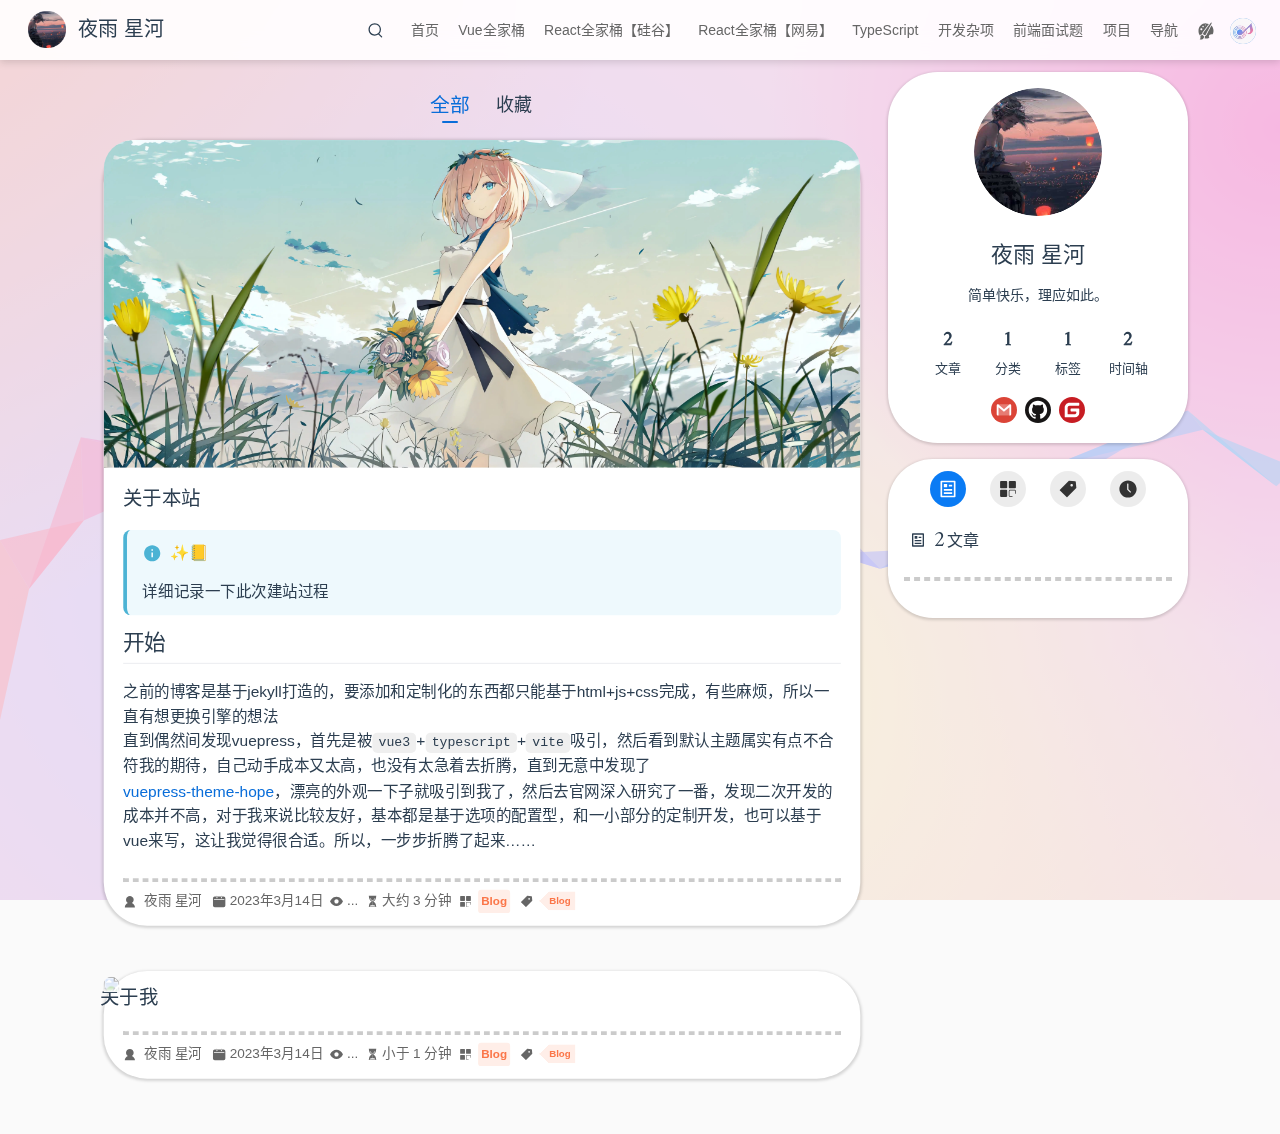
==== commit eab8eefb: "Deploying to gh-pages from @ NightRainMilkyWay/Blog@2d2bd815cdb3b13f0bd048128294a46f1bdf171b 🚀" ====
--- a/article/index.html
+++ b/article/index.html
@@ -31,7 +31,7 @@
       }
     </script>
     <link rel="preload" href="/assets/style-40ab1ac4.css" as="style"><link rel="stylesheet" href="/assets/style-40ab1ac4.css">
-    <link rel="modulepreload" href="/assets/app-00d2c95e.js"><link rel="modulepreload" href="/assets/index.html-28a3ba9b.js"><link rel="modulepreload" href="/assets/plugin-vue_export-helper-c27b6911.js"><link rel="modulepreload" href="/assets/index.html-2a13d54d.js">
+    <link rel="modulepreload" href="/assets/app-0695127a.js"><link rel="modulepreload" href="/assets/index.html-77ee9abd.js"><link rel="modulepreload" href="/assets/plugin-vue_export-helper-c27b6911.js"><link rel="modulepreload" href="/assets/index.html-2a13d54d.js">
   </head>
   <body>
     <div id="app"><!--[--><!--[--><!--[--><span tabindex="-1"></span><a href="#main-content" class="vp-skip-link sr-only">跳至主要內容</a><!--]--><div class="theme-container no-sidebar"><!--[--><header id="navbar" class="vp-navbar auto-hide"><div class="vp-navbar-start"><button type="button" class="vp-toggle-sidebar-button" title="Toggle Sidebar"><span class="icon"></span></button><!--[--><!----><!--]--><!--[--><a class="vp-link vp-brand vp-brand" href="/"><img class="vp-nav-logo" src="/logo.png" alt="夜雨 星河"><!----><span class="vp-site-name hide-in-pad">夜雨 星河</span></a><!--]--><!--[--><!----><!--]--></div><div class="vp-navbar-center"><!--[--><!----><!--]--><!--[--><!--]--><!--[--><!----><!--]--></div><div class="vp-navbar-end"><!--[--><!----><!--]--><!--[--><!--[--><button type="button" class="search-pro-button" role="search" aria-label="搜索"><svg xmlns="http://www.w3.org/2000/svg" class="icon search-icon" viewBox="0 0 1024 1024" fill="currentColor" aria-label="search icon"><path d="M192 480a256 256 0 1 1 512 0 256 256 0 0 1-512 0m631.776 362.496-143.2-143.168A318.464 318.464 0 0 0 768 480c0-176.736-143.264-320-320-320S128 303.264 128 480s143.264 320 320 320a318.016 318.016 0 0 0 184.16-58.592l146.336 146.368c12.512 12.48 32.768 12.48 45.28 0 12.48-12.512 12.48-32.768 0-45.28"></path></svg><div class="search-pro-placeholder">搜索</div><div class="search-pro-key-hints"><kbd class="search-pro-key">Ctrl</kbd><kbd class="search-pro-key">K</kbd></div></button><!--]--><nav class="vp-nav-links"><div class="nav-item hide-in-mobile"><a aria-label="首页" class="vp-link nav-link nav-link" href="/"><span class="font-icon icon iconfont icon-home" style=""></span>首页<!----></a></div><div class="nav-item hide-in-mobile"><div class="dropdown-wrapper"><button type="button" class="dropdown-title" aria-label="Vue全家桶"><span class="title"><span class="font-icon icon iconfont icon-vue" style=""></span>Vue全家桶</span><span class="arrow"></span><ul class="nav-dropdown"><li class="dropdown-item"><a aria-label="Vue全家桶" class="vp-link nav-link nav-link" href="/zh/Vue/"><span class="font-icon icon iconfont icon-vuequanjiatonggongju" style=""></span>Vue全家桶<!----></a></li><li class="dropdown-item"><a aria-label="Vue基础教程" class="vp-link nav-link nav-link" href="/zh/Vue/Vue/"><span class="font-icon icon iconfont icon-vue" style=""></span>Vue基础教程<!----></a></li><li class="dropdown-item"><a aria-label="CompositionApi" class="vp-link nav-link nav-link" href="/zh/Vue/VueCompositonApi/"><span class="font-icon icon iconfont icon-API" style=""></span>CompositionApi<!----></a></li><li class="dropdown-item"><a aria-label="Vue路由管理" class="vp-link nav-link nav-link" href="/zh/Vue/VueRouter/"><span class="font-icon icon iconfont icon-daohang-" style=""></span>Vue路由管理<!----></a></li><li class="dropdown-item"><a aria-label="Vue动画" class="vp-link nav-link nav-link" href="/zh/Vue/VueTransition/"><span class="font-icon icon iconfont icon-donghua" style=""></span>Vue动画<!----></a></li><li class="dropdown-item"><a aria-label="VueX状态管理" class="vp-link nav-link nav-link" href="/zh/Vue/VueX/"><span class="font-icon icon iconfont icon-vuex-store" style=""></span>VueX状态管理<!----></a></li><li class="dropdown-item"><a aria-label="Pinia状态管理" class="vp-link nav-link nav-link" href="/zh/Vue/Pinia/"><span class="font-icon icon iconfont icon-boluo" style=""></span>Pinia状态管理<!----></a></li><li class="dropdown-item"><a aria-label="Vue项目开发与部署" class="vp-link nav-link nav-link" href="/zh/Vue/VueProjectdeployment/"><span class="font-icon icon iconfont icon-bushu" style=""></span>Vue项目开发与部署<!----></a></li><li class="dropdown-item"><a aria-label="Vue底层机制" class="vp-link nav-link nav-link" href="/zh/Vue/VueBottom/"><span class="font-icon icon iconfont icon-gongzuoliugongzuoliuguanli" style=""></span>Vue底层机制<!----></a></li></ul></button></div></div><div class="nav-item hide-in-mobile"><div class="dropdown-wrapper"><button type="button" class="dropdown-title" aria-label="React全家桶【硅谷】"><span class="title"><span class="font-icon icon iconfont icon-react" style=""></span>React全家桶【硅谷】</span><span class="arrow"></span><ul class="nav-dropdown"><li class="dropdown-item"><a aria-label="React基础教程" class="vp-link nav-link nav-link" href="/zh/React-gg/React-Basics/"><span class="font-icon icon iconfont icon-jichushuju" style=""></span>React基础教程<!----></a></li><li class="dropdown-item"><a aria-label="三大核心:state" class="vp-link nav-link nav-link" href="/zh/React-gg/React-state/"><span class="font-icon icon iconfont icon-zhuangtai" style=""></span>三大核心:state<!----></a></li><li class="dropdown-item"><a aria-label="三大核心:props" class="vp-link nav-link nav-link" href="/zh/React-gg/React-props/"><span class="font-icon icon iconfont icon-jisuchuandi" style=""></span>三大核心:props<!----></a></li><li class="dropdown-item"><a aria-label="三大核心:refs" class="vp-link nav-link nav-link" href="/zh/React-gg/React-refs/"><span class="font-icon icon iconfont icon-icon" style=""></span>三大核心:refs<!----></a></li><li class="dropdown-item"><a aria-label="受控组件和非受控组件" class="vp-link nav-link nav-link" href="/zh/React-gg/React-event/"><span class="font-icon icon iconfont icon-kongzhizhongxin" style=""></span>受控组件和非受控组件<!----></a></li><li class="dropdown-item"><a aria-label="高阶函数与柯里化" class="vp-link nav-link nav-link" href="/zh/React-gg/React-senior/"><span class="font-icon icon iconfont icon-hanshu" style=""></span>高阶函数与柯里化<!----></a></li><li class="dropdown-item"><a aria-label="组件的生命周期" class="vp-link nav-link nav-link" href="/zh/React-gg/React-life/"><span class="font-icon icon iconfont icon-shengmingzhouqi" style=""></span>组件的生命周期<!----></a></li><li class="dropdown-item"><a aria-label="react应用(基于react脚手架)" class="vp-link nav-link nav-link" href="/zh/React-gg/React-cli/"><span class="font-icon icon iconfont icon-jiaoshoujia-xian" style=""></span>react应用(基于react脚手架)<!----></a></li><li class="dropdown-item"><a aria-label="react发送网络请求" class="vp-link nav-link nav-link" href="/zh/React-gg/React-ajax/"><span class="font-icon icon iconfont icon-wangluo" style=""></span>react发送网络请求<!----></a></li><li class="dropdown-item"><a aria-label="react路由管理" class="vp-link nav-link nav-link" href="/zh/React-gg/React-router/"><span class="font-icon icon iconfont icon-luyouqi" style=""></span>react路由管理<!----></a></li><li class="dropdown-item"><a aria-label="React创建项目" class="vp-link nav-link nav-link" href="/zh/React-gg/React-project/"><span class="font-icon icon iconfont icon-shizhanpeixun" style=""></span>React创建项目<!----></a></li></ul></button></div></div><div class="nav-item hide-in-mobile"><div class="dropdown-wrapper"><button type="button" class="dropdown-title" aria-label="React全家桶【网易】"><span class="title"><span class="font-icon icon iconfont icon-react" style=""></span>React全家桶【网易】</span><span class="arrow"></span><ul class="nav-dropdown"><li class="dropdown-item"><a aria-label="React 基础语法" class="vp-link nav-link nav-link" href="/zh/React-wy/React/"><span class="font-icon icon iconfont icon-mofayufake" style=""></span>React 基础语法<!----></a></li><li class="dropdown-item"><a aria-label="组件化开发基础" class="vp-link nav-link nav-link" href="/zh/React-wy/React-com-foundation/"><span class="font-icon icon iconfont icon-wangluo" style=""></span>组件化开发基础<!----></a></li><li class="dropdown-item"><a aria-label="React状态入门" class="vp-link nav-link nav-link" href="/zh/React-wy/React-state-primary/"><span class="font-icon icon iconfont icon-daohang01" style=""></span>React状态入门<!----></a></li><li class="dropdown-item"><a aria-label="Reac处理表单事件" class="vp-link nav-link nav-link" href="/zh/React-wy/React-from/"><span class="font-icon icon iconfont icon-17" style=""></span>Reac处理表单事件<!----></a></li><li class="dropdown-item"><a aria-label="React组件的副作用(生命周期)" class="vp-link nav-link nav-link" href="/zh/React-wy/React-by-effect/"><span class="font-icon icon iconfont icon-shengming" style=""></span>React组件的副作用(生命周期)<!----></a></li><li class="dropdown-item"><a aria-label="JSX 进阶" class="vp-link nav-link nav-link" href="/zh/React-wy/React-jsx/"><span class="font-icon icon iconfont icon-jsx" style=""></span>JSX 进阶<!----></a></li><li class="dropdown-item"><a aria-label="Props 进阶" class="vp-link nav-link nav-link" href="/zh/React-wy/React-props/"><span class="font-icon icon iconfont icon-props" style=""></span>Props 进阶<!----></a></li></ul></button></div></div><div class="nav-item hide-in-mobile"><div class="dropdown-wrapper"><button type="button" class="dropdown-title" aria-label="TypeScript"><span class="title"><span class="font-icon icon iconfont icon-typescript" style=""></span>TypeScript</span><span class="arrow"></span><ul class="nav-dropdown"><li class="dropdown-item"><a aria-label="TypeScript基础" class="vp-link nav-link nav-link" href="/zh/TypeScript/Ts_Basics/"><span class="font-icon icon iconfont icon-typescript" style=""></span>TypeScript基础<!----></a></li><li class="dropdown-item"><a aria-label="Vue-and-Ts" class="vp-link nav-link nav-link" href="/zh/TypeScript/Vue_and_Ts/"><span class="font-icon icon iconfont icon-AwesomeVue" style=""></span>Vue-and-Ts<!----></a></li></ul></button></div></div><div class="nav-item hide-in-mobile"><div class="dropdown-wrapper"><button type="button" class="dropdown-title" aria-label="开发杂项"><span class="title"><span class="font-icon icon iconfont icon-huizong" style=""></span>开发杂项</span><span class="arrow"></span><ul class="nav-dropdown"><li class="dropdown-item"><a aria-label="ios杂项" class="vp-link nav-link nav-link" href="/zh/blend/ios/"><span class="font-icon icon iconfont icon-ios" style=""></span>ios杂项<!----></a></li><li class="dropdown-item"><a aria-label="css杂项" class="vp-link nav-link nav-link" href="/zh/blend/css/"><span class="font-icon icon iconfont icon-qianduankaifa" style=""></span>css杂项<!----></a></li><li class="dropdown-item"><a aria-label="js杂项" class="vp-link nav-link nav-link" href="/zh/blend/js/"><span class="font-icon icon iconfont icon-js" style=""></span>js杂项<!----></a></li><li class="dropdown-item"><a aria-label="vue杂项" class="vp-link nav-link nav-link" href="/zh/blend/vue/"><span class="font-icon icon iconfont icon-vue" style=""></span>vue杂项<!----></a></li><li class="dropdown-item"><a aria-label="npm杂项" class="vp-link nav-link nav-link" href="/zh/blend/npm/"><span class="font-icon icon iconfont icon-npm" style=""></span>npm杂项<!----></a></li><li class="dropdown-item"><a aria-label="服务器杂项" class="vp-link nav-link nav-link" href="/zh/blend/server/"><span class="font-icon icon iconfont icon-fuwuqi" style=""></span>服务器杂项<!----></a></li></ul></button></div></div><div class="nav-item hide-in-mobile"><div class="dropdown-wrapper"><button type="button" class="dropdown-title" aria-label="前端面试题"><span class="title"><span class="font-icon icon iconfont icon-huizong" style=""></span>前端面试题</span><span class="arrow"></span><ul class="nav-dropdown"><li class="dropdown-item"><a aria-label="JavaScript面试题" class="vp-link nav-link nav-link" href="/zh/interview/JavaScript/"><span class="font-icon icon iconfont icon-mianshianpai" style=""></span>JavaScript面试题<!----></a></li></ul></button></div></div><div class="nav-item hide-in-mobile"><a aria-label="项目" class="vp-link nav-link nav-link" href="/zh/project/"><span class="font-icon icon iconfont icon-fuwuxiangmu" style=""></span>项目<!----></a></div><div class="nav-item hide-in-mobile"><a aria-label="导航" class="vp-link nav-link nav-link" href="/zh/navLable/"><span class="font-icon icon iconfont icon-daohang01" style=""></span>导航<!----></a></div></nav><!----><div class="nav-item hide-in-mobile"><button type="button" class="outlook-button" tabindex="-1" aria-hidden="true"><svg xmlns="http://www.w3.org/2000/svg" class="icon outlook-icon" viewBox="0 0 1024 1024" fill="currentColor" aria-label="outlook icon"><path d="M224 800c0 9.6 3.2 44.8 6.4 54.4 6.4 48-48 76.8-48 76.8s80 41.6 147.2 0 134.4-134.4 38.4-195.2c-22.4-12.8-41.6-19.2-57.6-19.2C259.2 716.8 227.2 761.6 224 800zM560 675.2l-32 51.2c-51.2 51.2-83.2 32-83.2 32 25.6 67.2 0 112-12.8 128 25.6 6.4 51.2 9.6 80 9.6 54.4 0 102.4-9.6 150.4-32l0 0c3.2 0 3.2-3.2 3.2-3.2 22.4-16 12.8-35.2 6.4-44.8-9.6-12.8-12.8-25.6-12.8-41.6 0-54.4 60.8-99.2 137.6-99.2 6.4 0 12.8 0 22.4 0 12.8 0 38.4 9.6 48-25.6 0-3.2 0-3.2 3.2-6.4 0-3.2 3.2-6.4 3.2-6.4 6.4-16 6.4-16 6.4-19.2 9.6-35.2 16-73.6 16-115.2 0-105.6-41.6-198.4-108.8-268.8C704 396.8 560 675.2 560 675.2zM224 419.2c0-28.8 22.4-51.2 51.2-51.2 28.8 0 51.2 22.4 51.2 51.2 0 28.8-22.4 51.2-51.2 51.2C246.4 470.4 224 448 224 419.2zM320 284.8c0-22.4 19.2-41.6 41.6-41.6 22.4 0 41.6 19.2 41.6 41.6 0 22.4-19.2 41.6-41.6 41.6C339.2 326.4 320 307.2 320 284.8zM457.6 208c0-12.8 12.8-25.6 25.6-25.6 12.8 0 25.6 12.8 25.6 25.6 0 12.8-12.8 25.6-25.6 25.6C470.4 233.6 457.6 220.8 457.6 208zM128 505.6C128 592 153.6 672 201.6 736c28.8-60.8 112-60.8 124.8-60.8-16-51.2 16-99.2 16-99.2l316.8-422.4c-48-19.2-99.2-32-150.4-32C297.6 118.4 128 291.2 128 505.6zM764.8 86.4c-22.4 19.2-390.4 518.4-390.4 518.4-22.4 28.8-12.8 76.8 22.4 99.2l9.6 6.4c35.2 22.4 80 12.8 99.2-25.6 0 0 6.4-12.8 9.6-19.2 54.4-105.6 275.2-524.8 288-553.6 6.4-19.2-3.2-32-19.2-32C777.6 76.8 771.2 80 764.8 86.4z"></path></svg><div class="outlook-dropdown"><!----></div></button></div><!--]--><!--[--><!----><!--]--><button type="button" class="vp-toggle-navbar-button" aria-label="Toggle Navbar" aria-expanded="false" aria-controls="nav-screen"><span><span class="vp-top"></span><span class="vp-middle"></span><span class="vp-bottom"></span></span></button></div></header><!----><!--]--><!----><div class="toggle-sidebar-wrapper"><span class="arrow start"></span></div><aside id="sidebar" class="vp-sidebar"><!--[--><!----><!--]--><ul class="vp-sidebar-links"></ul><!--[--><!----><!--]--></aside><!--[--><div class="vp-page vp-blog"><div class="blog-page-wrapper"><main id="main-content" class="vp-blog-main"><ul class="vp-article-type-wrapper"><li class="vp-article-type active"><a class="vp-link" href="/article/">全部</a></li><li class="vp-article-type"><a class="vp-link" href="/star/">收藏</a></li></ul><div id="article-list" class="vp-article-list"><div class="vp-article-wrapper"><article class="vp-article-item" vocab="https://schema.org/" typeof="Article"><!--[--><img class="vp-article-cover" src="/assets/images/image_201.jpg"><meta property="image" content="/assets/images/image_201.jpg"><!--]--><!----><a class="vp-link" href="/about.html"><header class="vp-article-title"><!----><!----><span property="headline">关于本站</span></header></a><div class="vp-article-excerpt"><h1> 关于本站</h1>
@@ -44,6 +44,6 @@
 直到偶然间发现vuepress，首先是被<code>vue3</code>+<code>typescript</code>+<code>vite</code>吸引，然后看到默认主题属实有点不合符我的期待，自己动手成本又太高，也没有太急着去折腾，直到无意中发现了<br>
 <a href="https://theme-hope.vuejs.press/zh/" target="_blank" rel="noopener noreferrer">vuepress-theme-hope</a>，漂亮的外观一下子就吸引到我了，然后去官网深入研究了一番，发现二次开发的成本并不高，对于我来说比较友好，基本都是基于选项的配置型，和一小部分的定制开发，也可以基于vue来写，这让我觉得很合适。所以，一步步折腾了起来……</p></div><hr class="vp-article-hr"><div class="page-info"><span class="page-author-info" aria-label="作者🖊" data-balloon-pos="down"><svg xmlns="http://www.w3.org/2000/svg" class="icon author-icon" viewBox="0 0 1024 1024" fill="currentColor" aria-label="author icon"><path d="M649.6 633.6c86.4-48 147.2-144 147.2-249.6 0-160-128-288-288-288s-288 128-288 288c0 108.8 57.6 201.6 147.2 249.6-121.6 48-214.4 153.6-240 288-3.2 9.6 0 19.2 6.4 25.6 3.2 9.6 12.8 12.8 22.4 12.8h704c9.6 0 19.2-3.2 25.6-12.8 6.4-6.4 9.6-16 6.4-25.6-25.6-134.4-121.6-240-243.2-288z"></path></svg><span><a class="page-author-item" href="https://NightRainMilkyWay.cn" target="_blank" rel="noopener noreferrer">夜雨 星河</a></span><span property="author" content="夜雨 星河"></span></span><!----><span class="page-date-info" aria-label="写作日期📅" data-balloon-pos="down"><svg xmlns="http://www.w3.org/2000/svg" class="icon calendar-icon" viewBox="0 0 1024 1024" fill="currentColor" aria-label="calendar icon"><path d="M716.4 110.137c0-18.753-14.72-33.473-33.472-33.473-18.753 0-33.473 14.72-33.473 33.473v33.473h66.993v-33.473zm-334.87 0c0-18.753-14.72-33.473-33.473-33.473s-33.52 14.72-33.52 33.473v33.473h66.993v-33.473zm468.81 33.52H716.4v100.465c0 18.753-14.72 33.473-33.472 33.473a33.145 33.145 0 01-33.473-33.473V143.657H381.53v100.465c0 18.753-14.72 33.473-33.473 33.473a33.145 33.145 0 01-33.473-33.473V143.657H180.6A134.314 134.314 0 0046.66 277.595v535.756A134.314 134.314 0 00180.6 947.289h669.74a134.36 134.36 0 00133.94-133.938V277.595a134.314 134.314 0 00-133.94-133.938zm33.473 267.877H147.126a33.145 33.145 0 01-33.473-33.473c0-18.752 14.72-33.473 33.473-33.473h736.687c18.752 0 33.472 14.72 33.472 33.473a33.145 33.145 0 01-33.472 33.473z"></path></svg><span><!----></span><meta property="datePublished" content="2023-03-14T21:45:45.000Z"></span><span class="page-pageview-info" aria-label="访问量🔢" data-balloon-pos="down"><svg xmlns="http://www.w3.org/2000/svg" class="icon eye-icon" viewBox="0 0 1024 1024" fill="currentColor" aria-label="eye icon"><path d="M992 512.096c0-5.76-.992-10.592-1.28-11.136-.192-2.88-1.152-8.064-2.08-10.816-.256-.672-.544-1.376-.832-2.08-.48-1.568-1.024-3.104-1.6-4.32C897.664 290.112 707.104 160 512 160c-195.072 0-385.632 130.016-473.76 322.592-1.056 2.112-1.792 4.096-2.272 5.856a55.512 55.512 0 00-.64 1.6c-1.76 5.088-1.792 8.64-1.632 7.744-.832 3.744-1.568 11.168-1.568 11.168-.224 2.272-.224 4.032.032 6.304 0 0 .736 6.464 1.088 7.808.128 1.824.576 4.512 1.12 6.976h-.032c.448 2.08 1.12 4.096 1.984 6.08.48 1.536.992 2.976 1.472 4.032C126.432 733.856 316.992 864 512 864c195.136 0 385.696-130.048 473.216-321.696 1.376-2.496 2.24-4.832 2.848-6.912.256-.608.48-1.184.672-1.728 1.536-4.48 1.856-8.32 1.728-8.32l-.032.032c.608-3.104 1.568-7.744 1.568-13.28zM512 672c-88.224 0-160-71.776-160-160s71.776-160 160-160 160 71.776 160 160-71.776 160-160 160z"></path></svg><span id="ArtalkPV" class="waline-pageview-count" data-path="/about.html">...</span></span><span class="page-reading-time-info" aria-label="阅读时间⌛" data-balloon-pos="down"><svg xmlns="http://www.w3.org/2000/svg" class="icon timer-icon" viewBox="0 0 1024 1024" fill="currentColor" aria-label="timer icon"><path d="M799.387 122.15c4.402-2.978 7.38-7.897 7.38-13.463v-1.165c0-8.933-7.38-16.312-16.312-16.312H256.33c-8.933 0-16.311 7.38-16.311 16.312v1.165c0 5.825 2.977 10.874 7.637 13.592 4.143 194.44 97.22 354.963 220.201 392.763-122.204 37.542-214.893 196.511-220.2 389.397-4.661 5.049-7.638 11.651-7.638 19.03v5.825h566.49v-5.825c0-7.379-2.849-13.981-7.509-18.9-5.049-193.016-97.867-351.985-220.2-389.527 123.24-37.67 216.446-198.453 220.588-392.892zM531.16 450.445v352.632c117.674 1.553 211.787 40.778 211.787 88.676H304.097c0-48.286 95.149-87.382 213.728-88.676V450.445c-93.077-3.107-167.901-81.297-167.901-177.093 0-8.803 6.99-15.793 15.793-15.793 8.803 0 15.794 6.99 15.794 15.793 0 80.261 63.69 145.635 142.01 145.635s142.011-65.374 142.011-145.635c0-8.803 6.99-15.793 15.794-15.793s15.793 6.99 15.793 15.793c0 95.019-73.789 172.82-165.96 177.093z"></path></svg><span>大约 3 分钟</span><meta property="timeRequired" content="PT3M"></span><span class="page-category-info" aria-label="分类🌈" data-balloon-pos="down"><svg xmlns="http://www.w3.org/2000/svg" class="icon category-icon" viewBox="0 0 1024 1024" fill="currentColor" aria-label="category icon"><path d="M148.41 106.992h282.176c22.263 0 40.31 18.048 40.31 40.31V429.48c0 22.263-18.047 40.31-40.31 40.31H148.41c-22.263 0-40.311-18.047-40.311-40.31V147.302c0-22.263 18.048-40.31 40.311-40.31zM147.556 553.478H429.73c22.263 0 40.311 18.048 40.311 40.31v282.176c0 22.263-18.048 40.312-40.31 40.312H147.555c-22.263 0-40.311-18.049-40.311-40.312V593.79c0-22.263 18.048-40.311 40.31-40.311zM593.927 106.992h282.176c22.263 0 40.31 18.048 40.31 40.31V429.48c0 22.263-18.047 40.31-40.31 40.31H593.927c-22.263 0-40.311-18.047-40.311-40.31V147.302c0-22.263 18.048-40.31 40.31-40.31zM730.22 920.502H623.926c-40.925 0-74.22-33.388-74.22-74.425V623.992c0-41.038 33.387-74.424 74.425-74.424h222.085c41.038 0 74.424 33.226 74.424 74.067v114.233c0 10.244-8.304 18.548-18.547 18.548s-18.548-8.304-18.548-18.548V623.635c0-20.388-16.746-36.974-37.33-36.974H624.13c-20.585 0-37.331 16.747-37.331 37.33v222.086c0 20.585 16.654 37.331 37.126 37.331H730.22c10.243 0 18.547 8.304 18.547 18.547 0 10.244-8.304 18.547-18.547 18.547z"></path></svg><!--[--><span class="page-category-item category1 clickable" role="navigation">Blog</span><!--]--><meta property="articleSection" content="Blog"></span><span class="page-tag-info" aria-label="标签🏷" data-balloon-pos="down"><svg xmlns="http://www.w3.org/2000/svg" class="icon tag-icon" viewBox="0 0 1024 1024" fill="currentColor" aria-label="tag icon"><path d="M939.902 458.563L910.17 144.567c-1.507-16.272-14.465-29.13-30.737-30.737L565.438 84.098h-.402c-3.215 0-5.726 1.005-7.634 2.913l-470.39 470.39a10.004 10.004 0 000 14.164l365.423 365.424c1.909 1.908 4.42 2.913 7.132 2.913s5.223-1.005 7.132-2.913l470.39-470.39c2.01-2.11 3.014-5.023 2.813-8.036zm-240.067-72.121c-35.458 0-64.286-28.828-64.286-64.286s28.828-64.285 64.286-64.285 64.286 28.828 64.286 64.285-28.829 64.286-64.286 64.286z"></path></svg><!--[--><span class="page-tag-item tag1 clickable" role="navigation">Blog</span><!--]--><meta property="keywords" content="Blog"></span></div></article></div><div class="vp-article-wrapper"><article class="vp-article-item" vocab="https://schema.org/" typeof="Article"><!--[--><img class="vp-article-cover" src="/assets/images/image_202.jpg"><meta property="image" content="/assets/images/image_202.jpg"><!--]--><!----><a class="vp-link" href="/me.html"><header class="vp-article-title"><!----><!----><span property="headline">关于我</span></header></a><div class="vp-article-excerpt"><h1> 关于我</h1>
 </div><hr class="vp-article-hr"><div class="page-info"><span class="page-author-info" aria-label="作者🖊" data-balloon-pos="down"><svg xmlns="http://www.w3.org/2000/svg" class="icon author-icon" viewBox="0 0 1024 1024" fill="currentColor" aria-label="author icon"><path d="M649.6 633.6c86.4-48 147.2-144 147.2-249.6 0-160-128-288-288-288s-288 128-288 288c0 108.8 57.6 201.6 147.2 249.6-121.6 48-214.4 153.6-240 288-3.2 9.6 0 19.2 6.4 25.6 3.2 9.6 12.8 12.8 22.4 12.8h704c9.6 0 19.2-3.2 25.6-12.8 6.4-6.4 9.6-16 6.4-25.6-25.6-134.4-121.6-240-243.2-288z"></path></svg><span><a class="page-author-item" href="https://NightRainMilkyWay.cn" target="_blank" rel="noopener noreferrer">夜雨 星河</a></span><span property="author" content="夜雨 星河"></span></span><!----><span class="page-date-info" aria-label="写作日期📅" data-balloon-pos="down"><svg xmlns="http://www.w3.org/2000/svg" class="icon calendar-icon" viewBox="0 0 1024 1024" fill="currentColor" aria-label="calendar icon"><path d="M716.4 110.137c0-18.753-14.72-33.473-33.472-33.473-18.753 0-33.473 14.72-33.473 33.473v33.473h66.993v-33.473zm-334.87 0c0-18.753-14.72-33.473-33.473-33.473s-33.52 14.72-33.52 33.473v33.473h66.993v-33.473zm468.81 33.52H716.4v100.465c0 18.753-14.72 33.473-33.472 33.473a33.145 33.145 0 01-33.473-33.473V143.657H381.53v100.465c0 18.753-14.72 33.473-33.473 33.473a33.145 33.145 0 01-33.473-33.473V143.657H180.6A134.314 134.314 0 0046.66 277.595v535.756A134.314 134.314 0 00180.6 947.289h669.74a134.36 134.36 0 00133.94-133.938V277.595a134.314 134.314 0 00-133.94-133.938zm33.473 267.877H147.126a33.145 33.145 0 01-33.473-33.473c0-18.752 14.72-33.473 33.473-33.473h736.687c18.752 0 33.472 14.72 33.472 33.473a33.145 33.145 0 01-33.472 33.473z"></path></svg><span><!----></span><meta property="datePublished" content="2023-03-14T21:45:45.000Z"></span><span class="page-pageview-info" aria-label="访问量🔢" data-balloon-pos="down"><svg xmlns="http://www.w3.org/2000/svg" class="icon eye-icon" viewBox="0 0 1024 1024" fill="currentColor" aria-label="eye icon"><path d="M992 512.096c0-5.76-.992-10.592-1.28-11.136-.192-2.88-1.152-8.064-2.08-10.816-.256-.672-.544-1.376-.832-2.08-.48-1.568-1.024-3.104-1.6-4.32C897.664 290.112 707.104 160 512 160c-195.072 0-385.632 130.016-473.76 322.592-1.056 2.112-1.792 4.096-2.272 5.856a55.512 55.512 0 00-.64 1.6c-1.76 5.088-1.792 8.64-1.632 7.744-.832 3.744-1.568 11.168-1.568 11.168-.224 2.272-.224 4.032.032 6.304 0 0 .736 6.464 1.088 7.808.128 1.824.576 4.512 1.12 6.976h-.032c.448 2.08 1.12 4.096 1.984 6.08.48 1.536.992 2.976 1.472 4.032C126.432 733.856 316.992 864 512 864c195.136 0 385.696-130.048 473.216-321.696 1.376-2.496 2.24-4.832 2.848-6.912.256-.608.48-1.184.672-1.728 1.536-4.48 1.856-8.32 1.728-8.32l-.032.032c.608-3.104 1.568-7.744 1.568-13.28zM512 672c-88.224 0-160-71.776-160-160s71.776-160 160-160 160 71.776 160 160-71.776 160-160 160z"></path></svg><span id="ArtalkPV" class="waline-pageview-count" data-path="/me.html">...</span></span><span class="page-reading-time-info" aria-label="阅读时间⌛" data-balloon-pos="down"><svg xmlns="http://www.w3.org/2000/svg" class="icon timer-icon" viewBox="0 0 1024 1024" fill="currentColor" aria-label="timer icon"><path d="M799.387 122.15c4.402-2.978 7.38-7.897 7.38-13.463v-1.165c0-8.933-7.38-16.312-16.312-16.312H256.33c-8.933 0-16.311 7.38-16.311 16.312v1.165c0 5.825 2.977 10.874 7.637 13.592 4.143 194.44 97.22 354.963 220.201 392.763-122.204 37.542-214.893 196.511-220.2 389.397-4.661 5.049-7.638 11.651-7.638 19.03v5.825h566.49v-5.825c0-7.379-2.849-13.981-7.509-18.9-5.049-193.016-97.867-351.985-220.2-389.527 123.24-37.67 216.446-198.453 220.588-392.892zM531.16 450.445v352.632c117.674 1.553 211.787 40.778 211.787 88.676H304.097c0-48.286 95.149-87.382 213.728-88.676V450.445c-93.077-3.107-167.901-81.297-167.901-177.093 0-8.803 6.99-15.793 15.793-15.793 8.803 0 15.794 6.99 15.794 15.793 0 80.261 63.69 145.635 142.01 145.635s142.011-65.374 142.011-145.635c0-8.803 6.99-15.793 15.794-15.793s15.793 6.99 15.793 15.793c0 95.019-73.789 172.82-165.96 177.093z"></path></svg><span>小于 1 分钟</span><meta property="timeRequired" content="PT1M"></span><span class="page-category-info" aria-label="分类🌈" data-balloon-pos="down"><svg xmlns="http://www.w3.org/2000/svg" class="icon category-icon" viewBox="0 0 1024 1024" fill="currentColor" aria-label="category icon"><path d="M148.41 106.992h282.176c22.263 0 40.31 18.048 40.31 40.31V429.48c0 22.263-18.047 40.31-40.31 40.31H148.41c-22.263 0-40.311-18.047-40.311-40.31V147.302c0-22.263 18.048-40.31 40.311-40.31zM147.556 553.478H429.73c22.263 0 40.311 18.048 40.311 40.31v282.176c0 22.263-18.048 40.312-40.31 40.312H147.555c-22.263 0-40.311-18.049-40.311-40.312V593.79c0-22.263 18.048-40.311 40.31-40.311zM593.927 106.992h282.176c22.263 0 40.31 18.048 40.31 40.31V429.48c0 22.263-18.047 40.31-40.31 40.31H593.927c-22.263 0-40.311-18.047-40.311-40.31V147.302c0-22.263 18.048-40.31 40.31-40.31zM730.22 920.502H623.926c-40.925 0-74.22-33.388-74.22-74.425V623.992c0-41.038 33.387-74.424 74.425-74.424h222.085c41.038 0 74.424 33.226 74.424 74.067v114.233c0 10.244-8.304 18.548-18.547 18.548s-18.548-8.304-18.548-18.548V623.635c0-20.388-16.746-36.974-37.33-36.974H624.13c-20.585 0-37.331 16.747-37.331 37.33v222.086c0 20.585 16.654 37.331 37.126 37.331H730.22c10.243 0 18.547 8.304 18.547 18.547 0 10.244-8.304 18.547-18.547 18.547z"></path></svg><!--[--><span class="page-category-item category1 clickable" role="navigation">Blog</span><!--]--><meta property="articleSection" content="Blog"></span><span class="page-tag-info" aria-label="标签🏷" data-balloon-pos="down"><svg xmlns="http://www.w3.org/2000/svg" class="icon tag-icon" viewBox="0 0 1024 1024" fill="currentColor" aria-label="tag icon"><path d="M939.902 458.563L910.17 144.567c-1.507-16.272-14.465-29.13-30.737-30.737L565.438 84.098h-.402c-3.215 0-5.726 1.005-7.634 2.913l-470.39 470.39a10.004 10.004 0 000 14.164l365.423 365.424c1.909 1.908 4.42 2.913 7.132 2.913s5.223-1.005 7.132-2.913l470.39-470.39c2.01-2.11 3.014-5.023 2.813-8.036zm-240.067-72.121c-35.458 0-64.286-28.828-64.286-64.286s28.828-64.285 64.286-64.285 64.286 28.828 64.286 64.285-28.829 64.286-64.286 64.286z"></path></svg><!--[--><span class="page-tag-item tag1 clickable" role="navigation">Blog</span><!--]--><meta property="keywords" content="Blog"></span></div></article></div><div class="vp-pagination"></div></div></main><aside class="vp-blog-info-wrapper"><div class="vp-blogger-info" vocab="https://schema.org/" typeof="Person"><div class="vp-blogger" style="cursor:pointer;" aria-label="个人介绍" data-balloon-pos="down" role="navigation"><img class="vp-blogger-avatar round" src="/logo.png" property="image" alt="Blogger Avatar"><div class="vp-blogger-name" property="name">夜雨 星河</div><div class="vp-blogger-description">简单快乐，理应如此。</div><meta property="url" content="/about/me.html"></div><div class="vp-blog-counts"><a class="vp-link vp-blog-count vp-blog-count" href="/article/"><div class="count">2</div><div>文章</div></a><a class="vp-link vp-blog-count vp-blog-count" href="/category/"><div class="count">1</div><div>分类</div></a><a class="vp-link vp-blog-count vp-blog-count" href="/tag/"><div class="count">1</div><div>标签</div></a><a class="vp-link vp-blog-count vp-blog-count" href="/timeline/"><div class="count">2</div><div>时间轴</div></a></div><div class="vp-social-medias"><a class="vp-social-media" href="mailto: NightRainMilkyWay@gamil.com" rel="noopener noreferrer" target="_blank" aria-label="Gmail" data-balloon-pos="up"><svg xmlns="http://www.w3.org/2000/svg" class="icon gmail-icon" viewBox="0 0 1024 1024"><circle cx="512" cy="512" r="512" fill="#DB4437"/><path fill="#E67C73" d="M277.48 285.567h465.767v441.362H277.48V285.567z"/><path fill="#FFF" d="M282.543 285.567h-10.645c-25.962 0-47.122 21.808-47.122 48.705v343.952c0 26.897 21.08 48.705 47.122 48.705h24.976V407.954l213.49 169.95 213.489-169.95V726.93h24.975c26.04 0 47.123-21.809 47.123-48.705V334.272c0-26.897-21.134-48.705-47.123-48.705h-10.644L510.364 480.44 282.542 285.567z"/></svg></a><a class="vp-social-media" href="https://github.com/NightRainMilkyWay" rel="noopener noreferrer" target="_blank" aria-label="GitHub" data-balloon-pos="up"><svg xmlns="http://www.w3.org/2000/svg" class="icon github-icon" viewBox="0 0 1024 1024"><circle cx="512" cy="512" r="512" fill="#171515"/><path fill="#fff" d="M509.423 146.442c-200.317 0-362.756 162.42-362.756 362.8 0 160.266 103.936 296.24 248.109 344.217 18.139 3.327 24.76-7.872 24.76-17.486 0-8.613-.313-31.427-.49-61.702-100.912 21.923-122.205-48.63-122.205-48.63-16.495-41.91-40.28-53.067-40.28-53.067-32.937-22.51 2.492-22.053 2.492-22.053 36.407 2.566 55.568 37.386 55.568 37.386 32.362 55.438 84.907 39.43 105.58 30.143 3.296-23.444 12.667-39.43 23.032-48.498-80.557-9.156-165.246-40.28-165.246-179.297 0-39.604 14.135-71.988 37.342-97.348-3.731-9.178-16.18-46.063 3.556-96.009 0 0 30.46-9.754 99.76 37.19 28.937-8.048 59.97-12.071 90.823-12.211 30.807.14 61.843 4.165 90.822 12.21 69.26-46.944 99.663-37.189 99.663-37.189 19.792 49.946 7.34 86.831 3.61 96.01 23.25 25.359 37.29 57.742 37.29 97.347 0 139.366-84.82 170.033-165.637 179.013 13.026 11.2 24.628 33.342 24.628 67.182 0 48.498-.445 87.627-.445 99.521 0 9.702 6.535 20.988 24.945 17.444 144.03-48.067 247.881-183.95 247.881-344.175 0-200.378-162.442-362.798-362.802-362.798z"/></svg></a><a class="vp-social-media" href="https://gitee.com/NightRainMilkyWay" rel="noopener noreferrer" target="_blank" aria-label="Gitee" data-balloon-pos="up"><svg xmlns="http://www.w3.org/2000/svg" class="icon gitee-icon" viewBox="0 0 1024 1024"><circle cx="512" cy="512" r="512" fill="#C71D23"/><path fill="#fff" d="M772.953 454.723H480.17v.006a25.46 25.46 0 0 0-25.46 25.453l-.025 63.649a25.46 25.46 0 0 0 25.46 25.466l178.242-.007a25.46 25.46 0 0 1 25.459 25.46v12.73c0 42.18-34.198 76.378-76.378 76.378H365.583a25.46 25.46 0 0 1-25.46-25.46V416.533h-.006c0-42.18 34.192-76.378 76.378-76.378h356.388v-.013a25.46 25.46 0 0 0 25.46-25.446l.057-63.65h.013a25.46 25.46 0 0 0-25.46-25.471l-356.432.012c-105.453 0-190.946 85.493-190.946 190.946v356.433a25.46 25.46 0 0 0 25.46 25.46H626.56c94.913 0 171.852-76.94 171.852-171.852V480.182a25.46 25.46 0 0 0-25.46-25.46z"/></svg></a></div></div><div class="vp-blog-infos"><div class="vp-blog-type-switcher"><button type="button" class="vp-blog-type-button"><div class="icon-wrapper active" aria-label="文章" data-balloon-pos="up"><svg xmlns="http://www.w3.org/2000/svg" class="icon article-icon" viewBox="0 0 1024 1024" fill="currentColor" aria-label="article icon"><path d="M853.333 938.667H170.667A42.667 42.667 0 0 1 128 896V128a42.667 42.667 0 0 1 42.667-42.667h682.666A42.667 42.667 0 0 1 896 128v768a42.667 42.667 0 0 1-42.667 42.667zm-42.666-85.334V170.667H213.333v682.666h597.334zM298.667 256h170.666v170.667H298.667V256zm0 256h426.666v85.333H298.667V512zm0 170.667h426.666V768H298.667v-85.333zm256-384h170.666V384H554.667v-85.333z"></path></svg></div></button><button type="button" class="vp-blog-type-button"><div class="icon-wrapper" aria-label="分类" data-balloon-pos="up"><svg xmlns="http://www.w3.org/2000/svg" class="icon category-icon" viewBox="0 0 1024 1024" fill="currentColor" aria-label="category icon"><path d="M148.41 106.992h282.176c22.263 0 40.31 18.048 40.31 40.31V429.48c0 22.263-18.047 40.31-40.31 40.31H148.41c-22.263 0-40.311-18.047-40.311-40.31V147.302c0-22.263 18.048-40.31 40.311-40.31zM147.556 553.478H429.73c22.263 0 40.311 18.048 40.311 40.31v282.176c0 22.263-18.048 40.312-40.31 40.312H147.555c-22.263 0-40.311-18.049-40.311-40.312V593.79c0-22.263 18.048-40.311 40.31-40.311zM593.927 106.992h282.176c22.263 0 40.31 18.048 40.31 40.31V429.48c0 22.263-18.047 40.31-40.31 40.31H593.927c-22.263 0-40.311-18.047-40.311-40.31V147.302c0-22.263 18.048-40.31 40.31-40.31zM730.22 920.502H623.926c-40.925 0-74.22-33.388-74.22-74.425V623.992c0-41.038 33.387-74.424 74.425-74.424h222.085c41.038 0 74.424 33.226 74.424 74.067v114.233c0 10.244-8.304 18.548-18.547 18.548s-18.548-8.304-18.548-18.548V623.635c0-20.388-16.746-36.974-37.33-36.974H624.13c-20.585 0-37.331 16.747-37.331 37.33v222.086c0 20.585 16.654 37.331 37.126 37.331H730.22c10.243 0 18.547 8.304 18.547 18.547 0 10.244-8.304 18.547-18.547 18.547z"></path></svg></div></button><button type="button" class="vp-blog-type-button"><div class="icon-wrapper" aria-label="标签" data-balloon-pos="up"><svg xmlns="http://www.w3.org/2000/svg" class="icon tag-icon" viewBox="0 0 1024 1024" fill="currentColor" aria-label="tag icon"><path d="M939.902 458.563L910.17 144.567c-1.507-16.272-14.465-29.13-30.737-30.737L565.438 84.098h-.402c-3.215 0-5.726 1.005-7.634 2.913l-470.39 470.39a10.004 10.004 0 000 14.164l365.423 365.424c1.909 1.908 4.42 2.913 7.132 2.913s5.223-1.005 7.132-2.913l470.39-470.39c2.01-2.11 3.014-5.023 2.813-8.036zm-240.067-72.121c-35.458 0-64.286-28.828-64.286-64.286s28.828-64.285 64.286-64.285 64.286 28.828 64.286 64.285-28.829 64.286-64.286 64.286z"></path></svg></div></button><button type="button" class="vp-blog-type-button"><div class="icon-wrapper" aria-label="时间轴" data-balloon-pos="up"><svg xmlns="http://www.w3.org/2000/svg" class="icon timeline-icon" viewBox="0 0 1024 1024" fill="currentColor" aria-label="timeline icon"><path d="M511.997 70.568c-243.797 0-441.429 197.633-441.429 441.435 0 243.797 197.632 441.429 441.43 441.429S953.431 755.8 953.431 512.002c0-243.796-197.637-441.434-441.435-441.434zm150.158 609.093-15.605 15.61c-8.621 8.615-22.596 8.615-31.215 0L472.197 552.126c-4.95-4.944-4.34-14.888-4.34-24.677V247.14c0-12.19 9.882-22.07 22.07-22.07h22.07c12.19 0 22.07 9.882 22.07 22.07v273.218l128.088 128.088c8.62 8.62 8.62 22.595 0 31.215zm0 0"></path></svg></div></button></div><div class="vp-sticky-article-wrapper"><div class="title"><svg xmlns="http://www.w3.org/2000/svg" class="icon article-icon" viewBox="0 0 1024 1024" fill="currentColor" aria-label="article icon"><path d="M853.333 938.667H170.667A42.667 42.667 0 0 1 128 896V128a42.667 42.667 0 0 1 42.667-42.667h682.666A42.667 42.667 0 0 1 896 128v768a42.667 42.667 0 0 1-42.667 42.667zm-42.666-85.334V170.667H213.333v682.666h597.334zM298.667 256h170.666v170.667H298.667V256zm0 256h426.666v85.333H298.667V512zm0 170.667h426.666V768H298.667v-85.333zm256-384h170.666V384H554.667v-85.333z"></path></svg><span class="num">2</span>文章</div><hr><ul class="vp-sticky-articles"></ul></div></div></aside></div></div><!--]--><!----></div><!--]--><!----><!----><!----><!----><!----><!----><!----><!----><!----><!----><!--]--></div>
-    <script type="module" src="/assets/app-00d2c95e.js" defer></script>
+    <script type="module" src="/assets/app-0695127a.js" defer></script>
   </body>
 </html>
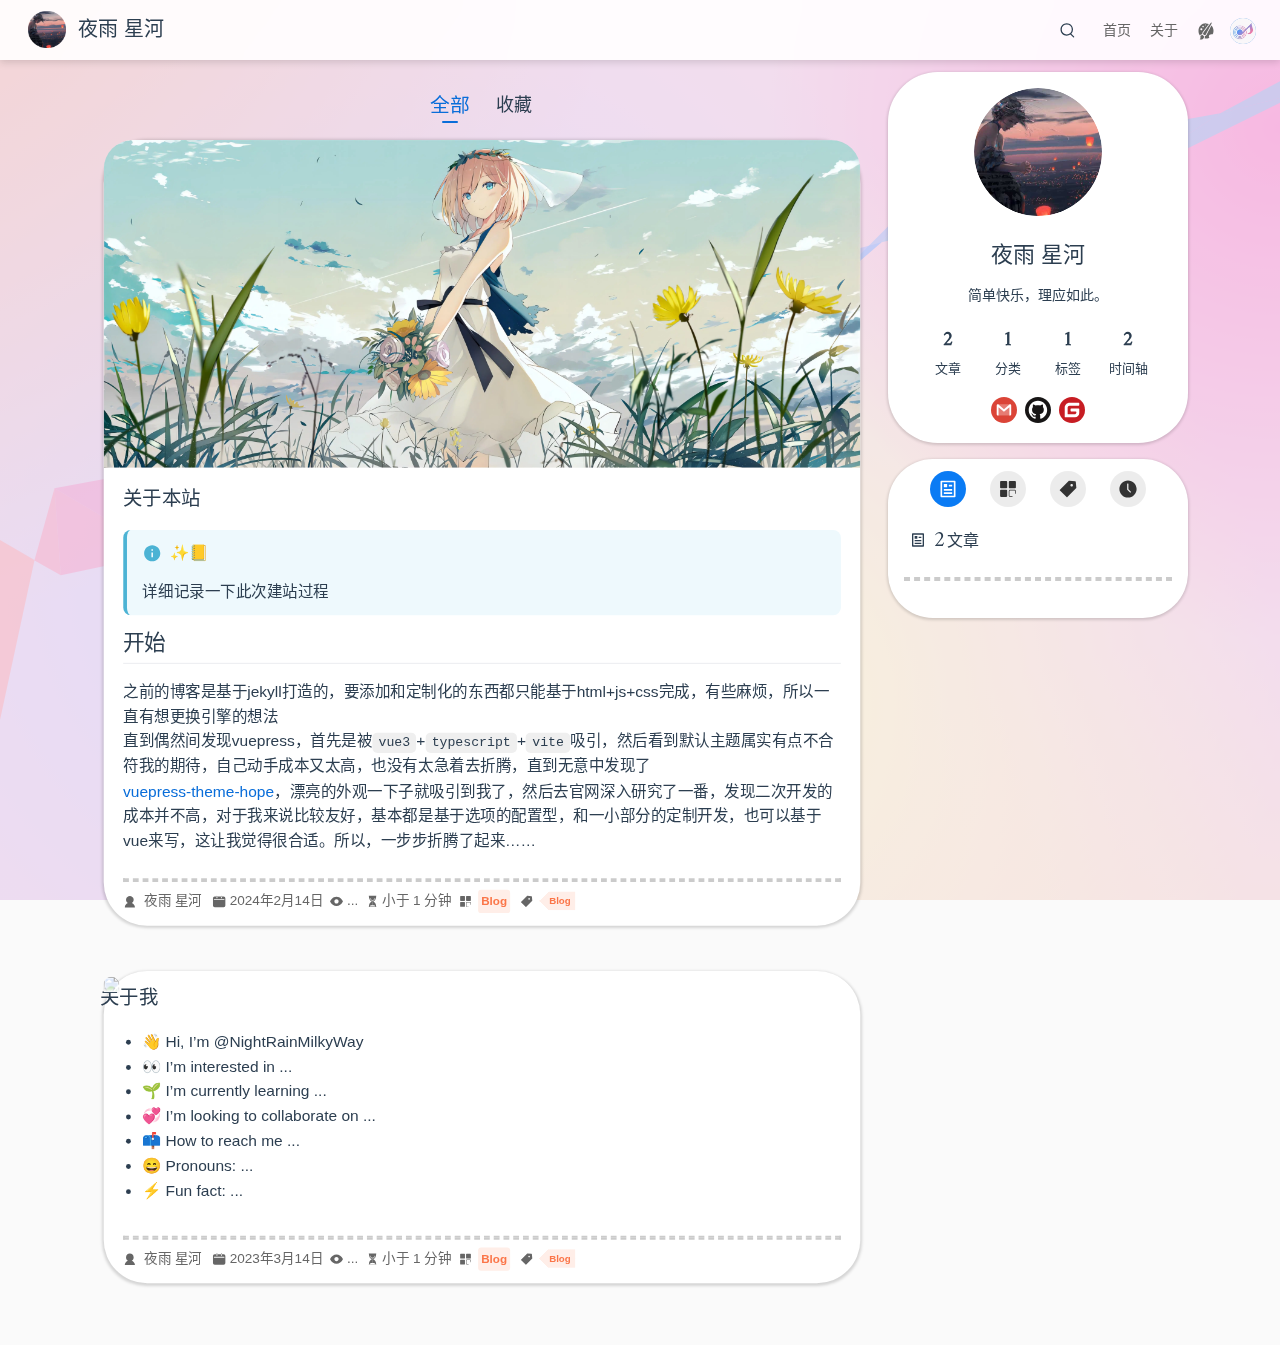
==== commit 44678395: "Deploying to gh-pages from @ NightRainMilkyWay/Blog@2454a99986722222db7904a4d827be6b8788cb9b 🚀" ====
--- a/article/index.html
+++ b/article/index.html
@@ -31,10 +31,10 @@
       }
     </script>
     <link rel="preload" href="/assets/style-40ab1ac4.css" as="style"><link rel="stylesheet" href="/assets/style-40ab1ac4.css">
-    <link rel="modulepreload" href="/assets/app-0695127a.js"><link rel="modulepreload" href="/assets/index.html-77ee9abd.js"><link rel="modulepreload" href="/assets/plugin-vue_export-helper-c27b6911.js"><link rel="modulepreload" href="/assets/index.html-2a13d54d.js">
+    <link rel="modulepreload" href="/assets/app-66271dca.js"><link rel="modulepreload" href="/assets/index.html-2a13d54d.js"><link rel="modulepreload" href="/assets/index.html-663dd982.js"><link rel="modulepreload" href="/assets/plugin-vue_export-helper-c27b6911.js">
   </head>
   <body>
-    <div id="app"><!--[--><!--[--><!--[--><span tabindex="-1"></span><a href="#main-content" class="vp-skip-link sr-only">跳至主要內容</a><!--]--><div class="theme-container no-sidebar"><!--[--><header id="navbar" class="vp-navbar auto-hide"><div class="vp-navbar-start"><button type="button" class="vp-toggle-sidebar-button" title="Toggle Sidebar"><span class="icon"></span></button><!--[--><!----><!--]--><!--[--><a class="vp-link vp-brand vp-brand" href="/"><img class="vp-nav-logo" src="/logo.png" alt="夜雨 星河"><!----><span class="vp-site-name hide-in-pad">夜雨 星河</span></a><!--]--><!--[--><!----><!--]--></div><div class="vp-navbar-center"><!--[--><!----><!--]--><!--[--><!--]--><!--[--><!----><!--]--></div><div class="vp-navbar-end"><!--[--><!----><!--]--><!--[--><!--[--><button type="button" class="search-pro-button" role="search" aria-label="搜索"><svg xmlns="http://www.w3.org/2000/svg" class="icon search-icon" viewBox="0 0 1024 1024" fill="currentColor" aria-label="search icon"><path d="M192 480a256 256 0 1 1 512 0 256 256 0 0 1-512 0m631.776 362.496-143.2-143.168A318.464 318.464 0 0 0 768 480c0-176.736-143.264-320-320-320S128 303.264 128 480s143.264 320 320 320a318.016 318.016 0 0 0 184.16-58.592l146.336 146.368c12.512 12.48 32.768 12.48 45.28 0 12.48-12.512 12.48-32.768 0-45.28"></path></svg><div class="search-pro-placeholder">搜索</div><div class="search-pro-key-hints"><kbd class="search-pro-key">Ctrl</kbd><kbd class="search-pro-key">K</kbd></div></button><!--]--><nav class="vp-nav-links"><div class="nav-item hide-in-mobile"><a aria-label="首页" class="vp-link nav-link nav-link" href="/"><span class="font-icon icon iconfont icon-home" style=""></span>首页<!----></a></div><div class="nav-item hide-in-mobile"><div class="dropdown-wrapper"><button type="button" class="dropdown-title" aria-label="Vue全家桶"><span class="title"><span class="font-icon icon iconfont icon-vue" style=""></span>Vue全家桶</span><span class="arrow"></span><ul class="nav-dropdown"><li class="dropdown-item"><a aria-label="Vue全家桶" class="vp-link nav-link nav-link" href="/zh/Vue/"><span class="font-icon icon iconfont icon-vuequanjiatonggongju" style=""></span>Vue全家桶<!----></a></li><li class="dropdown-item"><a aria-label="Vue基础教程" class="vp-link nav-link nav-link" href="/zh/Vue/Vue/"><span class="font-icon icon iconfont icon-vue" style=""></span>Vue基础教程<!----></a></li><li class="dropdown-item"><a aria-label="CompositionApi" class="vp-link nav-link nav-link" href="/zh/Vue/VueCompositonApi/"><span class="font-icon icon iconfont icon-API" style=""></span>CompositionApi<!----></a></li><li class="dropdown-item"><a aria-label="Vue路由管理" class="vp-link nav-link nav-link" href="/zh/Vue/VueRouter/"><span class="font-icon icon iconfont icon-daohang-" style=""></span>Vue路由管理<!----></a></li><li class="dropdown-item"><a aria-label="Vue动画" class="vp-link nav-link nav-link" href="/zh/Vue/VueTransition/"><span class="font-icon icon iconfont icon-donghua" style=""></span>Vue动画<!----></a></li><li class="dropdown-item"><a aria-label="VueX状态管理" class="vp-link nav-link nav-link" href="/zh/Vue/VueX/"><span class="font-icon icon iconfont icon-vuex-store" style=""></span>VueX状态管理<!----></a></li><li class="dropdown-item"><a aria-label="Pinia状态管理" class="vp-link nav-link nav-link" href="/zh/Vue/Pinia/"><span class="font-icon icon iconfont icon-boluo" style=""></span>Pinia状态管理<!----></a></li><li class="dropdown-item"><a aria-label="Vue项目开发与部署" class="vp-link nav-link nav-link" href="/zh/Vue/VueProjectdeployment/"><span class="font-icon icon iconfont icon-bushu" style=""></span>Vue项目开发与部署<!----></a></li><li class="dropdown-item"><a aria-label="Vue底层机制" class="vp-link nav-link nav-link" href="/zh/Vue/VueBottom/"><span class="font-icon icon iconfont icon-gongzuoliugongzuoliuguanli" style=""></span>Vue底层机制<!----></a></li></ul></button></div></div><div class="nav-item hide-in-mobile"><div class="dropdown-wrapper"><button type="button" class="dropdown-title" aria-label="React全家桶【硅谷】"><span class="title"><span class="font-icon icon iconfont icon-react" style=""></span>React全家桶【硅谷】</span><span class="arrow"></span><ul class="nav-dropdown"><li class="dropdown-item"><a aria-label="React基础教程" class="vp-link nav-link nav-link" href="/zh/React-gg/React-Basics/"><span class="font-icon icon iconfont icon-jichushuju" style=""></span>React基础教程<!----></a></li><li class="dropdown-item"><a aria-label="三大核心:state" class="vp-link nav-link nav-link" href="/zh/React-gg/React-state/"><span class="font-icon icon iconfont icon-zhuangtai" style=""></span>三大核心:state<!----></a></li><li class="dropdown-item"><a aria-label="三大核心:props" class="vp-link nav-link nav-link" href="/zh/React-gg/React-props/"><span class="font-icon icon iconfont icon-jisuchuandi" style=""></span>三大核心:props<!----></a></li><li class="dropdown-item"><a aria-label="三大核心:refs" class="vp-link nav-link nav-link" href="/zh/React-gg/React-refs/"><span class="font-icon icon iconfont icon-icon" style=""></span>三大核心:refs<!----></a></li><li class="dropdown-item"><a aria-label="受控组件和非受控组件" class="vp-link nav-link nav-link" href="/zh/React-gg/React-event/"><span class="font-icon icon iconfont icon-kongzhizhongxin" style=""></span>受控组件和非受控组件<!----></a></li><li class="dropdown-item"><a aria-label="高阶函数与柯里化" class="vp-link nav-link nav-link" href="/zh/React-gg/React-senior/"><span class="font-icon icon iconfont icon-hanshu" style=""></span>高阶函数与柯里化<!----></a></li><li class="dropdown-item"><a aria-label="组件的生命周期" class="vp-link nav-link nav-link" href="/zh/React-gg/React-life/"><span class="font-icon icon iconfont icon-shengmingzhouqi" style=""></span>组件的生命周期<!----></a></li><li class="dropdown-item"><a aria-label="react应用(基于react脚手架)" class="vp-link nav-link nav-link" href="/zh/React-gg/React-cli/"><span class="font-icon icon iconfont icon-jiaoshoujia-xian" style=""></span>react应用(基于react脚手架)<!----></a></li><li class="dropdown-item"><a aria-label="react发送网络请求" class="vp-link nav-link nav-link" href="/zh/React-gg/React-ajax/"><span class="font-icon icon iconfont icon-wangluo" style=""></span>react发送网络请求<!----></a></li><li class="dropdown-item"><a aria-label="react路由管理" class="vp-link nav-link nav-link" href="/zh/React-gg/React-router/"><span class="font-icon icon iconfont icon-luyouqi" style=""></span>react路由管理<!----></a></li><li class="dropdown-item"><a aria-label="React创建项目" class="vp-link nav-link nav-link" href="/zh/React-gg/React-project/"><span class="font-icon icon iconfont icon-shizhanpeixun" style=""></span>React创建项目<!----></a></li></ul></button></div></div><div class="nav-item hide-in-mobile"><div class="dropdown-wrapper"><button type="button" class="dropdown-title" aria-label="React全家桶【网易】"><span class="title"><span class="font-icon icon iconfont icon-react" style=""></span>React全家桶【网易】</span><span class="arrow"></span><ul class="nav-dropdown"><li class="dropdown-item"><a aria-label="React 基础语法" class="vp-link nav-link nav-link" href="/zh/React-wy/React/"><span class="font-icon icon iconfont icon-mofayufake" style=""></span>React 基础语法<!----></a></li><li class="dropdown-item"><a aria-label="组件化开发基础" class="vp-link nav-link nav-link" href="/zh/React-wy/React-com-foundation/"><span class="font-icon icon iconfont icon-wangluo" style=""></span>组件化开发基础<!----></a></li><li class="dropdown-item"><a aria-label="React状态入门" class="vp-link nav-link nav-link" href="/zh/React-wy/React-state-primary/"><span class="font-icon icon iconfont icon-daohang01" style=""></span>React状态入门<!----></a></li><li class="dropdown-item"><a aria-label="Reac处理表单事件" class="vp-link nav-link nav-link" href="/zh/React-wy/React-from/"><span class="font-icon icon iconfont icon-17" style=""></span>Reac处理表单事件<!----></a></li><li class="dropdown-item"><a aria-label="React组件的副作用(生命周期)" class="vp-link nav-link nav-link" href="/zh/React-wy/React-by-effect/"><span class="font-icon icon iconfont icon-shengming" style=""></span>React组件的副作用(生命周期)<!----></a></li><li class="dropdown-item"><a aria-label="JSX 进阶" class="vp-link nav-link nav-link" href="/zh/React-wy/React-jsx/"><span class="font-icon icon iconfont icon-jsx" style=""></span>JSX 进阶<!----></a></li><li class="dropdown-item"><a aria-label="Props 进阶" class="vp-link nav-link nav-link" href="/zh/React-wy/React-props/"><span class="font-icon icon iconfont icon-props" style=""></span>Props 进阶<!----></a></li></ul></button></div></div><div class="nav-item hide-in-mobile"><div class="dropdown-wrapper"><button type="button" class="dropdown-title" aria-label="TypeScript"><span class="title"><span class="font-icon icon iconfont icon-typescript" style=""></span>TypeScript</span><span class="arrow"></span><ul class="nav-dropdown"><li class="dropdown-item"><a aria-label="TypeScript基础" class="vp-link nav-link nav-link" href="/zh/TypeScript/Ts_Basics/"><span class="font-icon icon iconfont icon-typescript" style=""></span>TypeScript基础<!----></a></li><li class="dropdown-item"><a aria-label="Vue-and-Ts" class="vp-link nav-link nav-link" href="/zh/TypeScript/Vue_and_Ts/"><span class="font-icon icon iconfont icon-AwesomeVue" style=""></span>Vue-and-Ts<!----></a></li></ul></button></div></div><div class="nav-item hide-in-mobile"><div class="dropdown-wrapper"><button type="button" class="dropdown-title" aria-label="开发杂项"><span class="title"><span class="font-icon icon iconfont icon-huizong" style=""></span>开发杂项</span><span class="arrow"></span><ul class="nav-dropdown"><li class="dropdown-item"><a aria-label="ios杂项" class="vp-link nav-link nav-link" href="/zh/blend/ios/"><span class="font-icon icon iconfont icon-ios" style=""></span>ios杂项<!----></a></li><li class="dropdown-item"><a aria-label="css杂项" class="vp-link nav-link nav-link" href="/zh/blend/css/"><span class="font-icon icon iconfont icon-qianduankaifa" style=""></span>css杂项<!----></a></li><li class="dropdown-item"><a aria-label="js杂项" class="vp-link nav-link nav-link" href="/zh/blend/js/"><span class="font-icon icon iconfont icon-js" style=""></span>js杂项<!----></a></li><li class="dropdown-item"><a aria-label="vue杂项" class="vp-link nav-link nav-link" href="/zh/blend/vue/"><span class="font-icon icon iconfont icon-vue" style=""></span>vue杂项<!----></a></li><li class="dropdown-item"><a aria-label="npm杂项" class="vp-link nav-link nav-link" href="/zh/blend/npm/"><span class="font-icon icon iconfont icon-npm" style=""></span>npm杂项<!----></a></li><li class="dropdown-item"><a aria-label="服务器杂项" class="vp-link nav-link nav-link" href="/zh/blend/server/"><span class="font-icon icon iconfont icon-fuwuqi" style=""></span>服务器杂项<!----></a></li></ul></button></div></div><div class="nav-item hide-in-mobile"><div class="dropdown-wrapper"><button type="button" class="dropdown-title" aria-label="前端面试题"><span class="title"><span class="font-icon icon iconfont icon-huizong" style=""></span>前端面试题</span><span class="arrow"></span><ul class="nav-dropdown"><li class="dropdown-item"><a aria-label="JavaScript面试题" class="vp-link nav-link nav-link" href="/zh/interview/JavaScript/"><span class="font-icon icon iconfont icon-mianshianpai" style=""></span>JavaScript面试题<!----></a></li></ul></button></div></div><div class="nav-item hide-in-mobile"><a aria-label="项目" class="vp-link nav-link nav-link" href="/zh/project/"><span class="font-icon icon iconfont icon-fuwuxiangmu" style=""></span>项目<!----></a></div><div class="nav-item hide-in-mobile"><a aria-label="导航" class="vp-link nav-link nav-link" href="/zh/navLable/"><span class="font-icon icon iconfont icon-daohang01" style=""></span>导航<!----></a></div></nav><!----><div class="nav-item hide-in-mobile"><button type="button" class="outlook-button" tabindex="-1" aria-hidden="true"><svg xmlns="http://www.w3.org/2000/svg" class="icon outlook-icon" viewBox="0 0 1024 1024" fill="currentColor" aria-label="outlook icon"><path d="M224 800c0 9.6 3.2 44.8 6.4 54.4 6.4 48-48 76.8-48 76.8s80 41.6 147.2 0 134.4-134.4 38.4-195.2c-22.4-12.8-41.6-19.2-57.6-19.2C259.2 716.8 227.2 761.6 224 800zM560 675.2l-32 51.2c-51.2 51.2-83.2 32-83.2 32 25.6 67.2 0 112-12.8 128 25.6 6.4 51.2 9.6 80 9.6 54.4 0 102.4-9.6 150.4-32l0 0c3.2 0 3.2-3.2 3.2-3.2 22.4-16 12.8-35.2 6.4-44.8-9.6-12.8-12.8-25.6-12.8-41.6 0-54.4 60.8-99.2 137.6-99.2 6.4 0 12.8 0 22.4 0 12.8 0 38.4 9.6 48-25.6 0-3.2 0-3.2 3.2-6.4 0-3.2 3.2-6.4 3.2-6.4 6.4-16 6.4-16 6.4-19.2 9.6-35.2 16-73.6 16-115.2 0-105.6-41.6-198.4-108.8-268.8C704 396.8 560 675.2 560 675.2zM224 419.2c0-28.8 22.4-51.2 51.2-51.2 28.8 0 51.2 22.4 51.2 51.2 0 28.8-22.4 51.2-51.2 51.2C246.4 470.4 224 448 224 419.2zM320 284.8c0-22.4 19.2-41.6 41.6-41.6 22.4 0 41.6 19.2 41.6 41.6 0 22.4-19.2 41.6-41.6 41.6C339.2 326.4 320 307.2 320 284.8zM457.6 208c0-12.8 12.8-25.6 25.6-25.6 12.8 0 25.6 12.8 25.6 25.6 0 12.8-12.8 25.6-25.6 25.6C470.4 233.6 457.6 220.8 457.6 208zM128 505.6C128 592 153.6 672 201.6 736c28.8-60.8 112-60.8 124.8-60.8-16-51.2 16-99.2 16-99.2l316.8-422.4c-48-19.2-99.2-32-150.4-32C297.6 118.4 128 291.2 128 505.6zM764.8 86.4c-22.4 19.2-390.4 518.4-390.4 518.4-22.4 28.8-12.8 76.8 22.4 99.2l9.6 6.4c35.2 22.4 80 12.8 99.2-25.6 0 0 6.4-12.8 9.6-19.2 54.4-105.6 275.2-524.8 288-553.6 6.4-19.2-3.2-32-19.2-32C777.6 76.8 771.2 80 764.8 86.4z"></path></svg><div class="outlook-dropdown"><!----></div></button></div><!--]--><!--[--><!----><!--]--><button type="button" class="vp-toggle-navbar-button" aria-label="Toggle Navbar" aria-expanded="false" aria-controls="nav-screen"><span><span class="vp-top"></span><span class="vp-middle"></span><span class="vp-bottom"></span></span></button></div></header><!----><!--]--><!----><div class="toggle-sidebar-wrapper"><span class="arrow start"></span></div><aside id="sidebar" class="vp-sidebar"><!--[--><!----><!--]--><ul class="vp-sidebar-links"></ul><!--[--><!----><!--]--></aside><!--[--><div class="vp-page vp-blog"><div class="blog-page-wrapper"><main id="main-content" class="vp-blog-main"><ul class="vp-article-type-wrapper"><li class="vp-article-type active"><a class="vp-link" href="/article/">全部</a></li><li class="vp-article-type"><a class="vp-link" href="/star/">收藏</a></li></ul><div id="article-list" class="vp-article-list"><div class="vp-article-wrapper"><article class="vp-article-item" vocab="https://schema.org/" typeof="Article"><!--[--><img class="vp-article-cover" src="/assets/images/image_201.jpg"><meta property="image" content="/assets/images/image_201.jpg"><!--]--><!----><a class="vp-link" href="/about.html"><header class="vp-article-title"><!----><!----><span property="headline">关于本站</span></header></a><div class="vp-article-excerpt"><h1> 关于本站</h1>
+    <div id="app"><!--[--><!--[--><!--[--><span tabindex="-1"></span><a href="#main-content" class="vp-skip-link sr-only">跳至主要內容</a><!--]--><div class="theme-container no-sidebar"><!--[--><header id="navbar" class="vp-navbar auto-hide"><div class="vp-navbar-start"><button type="button" class="vp-toggle-sidebar-button" title="Toggle Sidebar"><span class="icon"></span></button><!--[--><!----><!--]--><!--[--><a class="vp-link vp-brand vp-brand" href="/"><img class="vp-nav-logo" src="/logo.png" alt="夜雨 星河"><!----><span class="vp-site-name hide-in-pad">夜雨 星河</span></a><!--]--><!--[--><!----><!--]--></div><div class="vp-navbar-center"><!--[--><!----><!--]--><!--[--><!--]--><!--[--><!----><!--]--></div><div class="vp-navbar-end"><!--[--><!----><!--]--><!--[--><!--[--><button type="button" class="search-pro-button" role="search" aria-label="搜索"><svg xmlns="http://www.w3.org/2000/svg" class="icon search-icon" viewBox="0 0 1024 1024" fill="currentColor" aria-label="search icon"><path d="M192 480a256 256 0 1 1 512 0 256 256 0 0 1-512 0m631.776 362.496-143.2-143.168A318.464 318.464 0 0 0 768 480c0-176.736-143.264-320-320-320S128 303.264 128 480s143.264 320 320 320a318.016 318.016 0 0 0 184.16-58.592l146.336 146.368c12.512 12.48 32.768 12.48 45.28 0 12.48-12.512 12.48-32.768 0-45.28"></path></svg><div class="search-pro-placeholder">搜索</div><div class="search-pro-key-hints"><kbd class="search-pro-key">Ctrl</kbd><kbd class="search-pro-key">K</kbd></div></button><!--]--><nav class="vp-nav-links"><div class="nav-item hide-in-mobile"><a aria-label="首页" class="vp-link nav-link nav-link" href="/"><span class="font-icon icon iconfont icon-home" style=""></span>首页<!----></a></div><div class="nav-item hide-in-mobile"><div class="dropdown-wrapper"><button type="button" class="dropdown-title" aria-label="关于"><span class="title"><span class="font-icon icon iconfont icon-info" style=""></span>关于</span><span class="arrow"></span><ul class="nav-dropdown"><li class="dropdown-item"><a aria-label="关于我" class="vp-link nav-link nav-link" href="/intro.html"><span class="font-icon icon iconfont icon-people" style=""></span>关于我<!----></a></li><li class="dropdown-item"><a aria-label="关于本站" class="vp-link nav-link nav-link" href="/about.html"><span class="font-icon icon iconfont icon-info" style=""></span>关于本站<!----></a></li></ul></button></div></div></nav><!----><div class="nav-item hide-in-mobile"><button type="button" class="outlook-button" tabindex="-1" aria-hidden="true"><svg xmlns="http://www.w3.org/2000/svg" class="icon outlook-icon" viewBox="0 0 1024 1024" fill="currentColor" aria-label="outlook icon"><path d="M224 800c0 9.6 3.2 44.8 6.4 54.4 6.4 48-48 76.8-48 76.8s80 41.6 147.2 0 134.4-134.4 38.4-195.2c-22.4-12.8-41.6-19.2-57.6-19.2C259.2 716.8 227.2 761.6 224 800zM560 675.2l-32 51.2c-51.2 51.2-83.2 32-83.2 32 25.6 67.2 0 112-12.8 128 25.6 6.4 51.2 9.6 80 9.6 54.4 0 102.4-9.6 150.4-32l0 0c3.2 0 3.2-3.2 3.2-3.2 22.4-16 12.8-35.2 6.4-44.8-9.6-12.8-12.8-25.6-12.8-41.6 0-54.4 60.8-99.2 137.6-99.2 6.4 0 12.8 0 22.4 0 12.8 0 38.4 9.6 48-25.6 0-3.2 0-3.2 3.2-6.4 0-3.2 3.2-6.4 3.2-6.4 6.4-16 6.4-16 6.4-19.2 9.6-35.2 16-73.6 16-115.2 0-105.6-41.6-198.4-108.8-268.8C704 396.8 560 675.2 560 675.2zM224 419.2c0-28.8 22.4-51.2 51.2-51.2 28.8 0 51.2 22.4 51.2 51.2 0 28.8-22.4 51.2-51.2 51.2C246.4 470.4 224 448 224 419.2zM320 284.8c0-22.4 19.2-41.6 41.6-41.6 22.4 0 41.6 19.2 41.6 41.6 0 22.4-19.2 41.6-41.6 41.6C339.2 326.4 320 307.2 320 284.8zM457.6 208c0-12.8 12.8-25.6 25.6-25.6 12.8 0 25.6 12.8 25.6 25.6 0 12.8-12.8 25.6-25.6 25.6C470.4 233.6 457.6 220.8 457.6 208zM128 505.6C128 592 153.6 672 201.6 736c28.8-60.8 112-60.8 124.8-60.8-16-51.2 16-99.2 16-99.2l316.8-422.4c-48-19.2-99.2-32-150.4-32C297.6 118.4 128 291.2 128 505.6zM764.8 86.4c-22.4 19.2-390.4 518.4-390.4 518.4-22.4 28.8-12.8 76.8 22.4 99.2l9.6 6.4c35.2 22.4 80 12.8 99.2-25.6 0 0 6.4-12.8 9.6-19.2 54.4-105.6 275.2-524.8 288-553.6 6.4-19.2-3.2-32-19.2-32C777.6 76.8 771.2 80 764.8 86.4z"></path></svg><div class="outlook-dropdown"><!----></div></button></div><!--]--><!--[--><!----><!--]--><button type="button" class="vp-toggle-navbar-button" aria-label="Toggle Navbar" aria-expanded="false" aria-controls="nav-screen"><span><span class="vp-top"></span><span class="vp-middle"></span><span class="vp-bottom"></span></span></button></div></header><!----><!--]--><!----><div class="toggle-sidebar-wrapper"><span class="arrow start"></span></div><aside id="sidebar" class="vp-sidebar"><!--[--><!----><!--]--><ul class="vp-sidebar-links"><li><!--[--><a aria-label="首页" class="vp-link nav-link vp-sidebar-link vp-sidebar-page nav-link vp-sidebar-link vp-sidebar-page" href="/"><span class="font-icon icon iconfont icon-home" style=""></span>首页<!----></a><ul class="vp-sidebar-sub-headers"></ul><!--]--></li><li><!--[--><a aria-label="博客相关" class="vp-link nav-link vp-sidebar-link vp-sidebar-page nav-link vp-sidebar-link vp-sidebar-page" href="/blog/"><span class="font-icon icon iconfont icon-blog" style=""></span>博客相关<!----></a><ul class="vp-sidebar-sub-headers"></ul><!--]--></li><li><!--[--><a aria-label="关于" class="vp-link nav-link vp-sidebar-link vp-sidebar-page nav-link vp-sidebar-link vp-sidebar-page" href="/about.html"><span class="font-icon icon iconfont icon-info" style=""></span>关于<!----></a><ul class="vp-sidebar-sub-headers"></ul><!--]--></li></ul><!--[--><!----><!--]--></aside><!--[--><div class="vp-page vp-blog"><div class="blog-page-wrapper"><main id="main-content" class="vp-blog-main"><ul class="vp-article-type-wrapper"><li class="vp-article-type active"><a class="vp-link" href="/article/">全部</a></li><li class="vp-article-type"><a class="vp-link" href="/star/">收藏</a></li></ul><div id="article-list" class="vp-article-list"><div class="vp-article-wrapper"><article class="vp-article-item" vocab="https://schema.org/" typeof="Article"><!--[--><img class="vp-article-cover" src="/assets/images/image_201.jpg"><meta property="image" content="/assets/images/image_201.jpg"><!--]--><!----><a class="vp-link" href="/about.html"><header class="vp-article-title"><!----><!----><span property="headline">关于本站</span></header></a><div class="vp-article-excerpt"><h1> 关于本站</h1>
 <div class="hint-container info">
 <p class="hint-container-title">✨📒</p>
 <p>详细记录一下此次建站过程</p>
@@ -42,8 +42,20 @@
 <h2> 开始</h2>
 <p>之前的博客是基于jekyll打造的，要添加和定制化的东西都只能基于html+js+css完成，有些麻烦，所以一直有想更换引擎的想法<br>
 直到偶然间发现vuepress，首先是被<code>vue3</code>+<code>typescript</code>+<code>vite</code>吸引，然后看到默认主题属实有点不合符我的期待，自己动手成本又太高，也没有太急着去折腾，直到无意中发现了<br>
-<a href="https://theme-hope.vuejs.press/zh/" target="_blank" rel="noopener noreferrer">vuepress-theme-hope</a>，漂亮的外观一下子就吸引到我了，然后去官网深入研究了一番，发现二次开发的成本并不高，对于我来说比较友好，基本都是基于选项的配置型，和一小部分的定制开发，也可以基于vue来写，这让我觉得很合适。所以，一步步折腾了起来……</p></div><hr class="vp-article-hr"><div class="page-info"><span class="page-author-info" aria-label="作者🖊" data-balloon-pos="down"><svg xmlns="http://www.w3.org/2000/svg" class="icon author-icon" viewBox="0 0 1024 1024" fill="currentColor" aria-label="author icon"><path d="M649.6 633.6c86.4-48 147.2-144 147.2-249.6 0-160-128-288-288-288s-288 128-288 288c0 108.8 57.6 201.6 147.2 249.6-121.6 48-214.4 153.6-240 288-3.2 9.6 0 19.2 6.4 25.6 3.2 9.6 12.8 12.8 22.4 12.8h704c9.6 0 19.2-3.2 25.6-12.8 6.4-6.4 9.6-16 6.4-25.6-25.6-134.4-121.6-240-243.2-288z"></path></svg><span><a class="page-author-item" href="https://NightRainMilkyWay.cn" target="_blank" rel="noopener noreferrer">夜雨 星河</a></span><span property="author" content="夜雨 星河"></span></span><!----><span class="page-date-info" aria-label="写作日期📅" data-balloon-pos="down"><svg xmlns="http://www.w3.org/2000/svg" class="icon calendar-icon" viewBox="0 0 1024 1024" fill="currentColor" aria-label="calendar icon"><path d="M716.4 110.137c0-18.753-14.72-33.473-33.472-33.473-18.753 0-33.473 14.72-33.473 33.473v33.473h66.993v-33.473zm-334.87 0c0-18.753-14.72-33.473-33.473-33.473s-33.52 14.72-33.52 33.473v33.473h66.993v-33.473zm468.81 33.52H716.4v100.465c0 18.753-14.72 33.473-33.472 33.473a33.145 33.145 0 01-33.473-33.473V143.657H381.53v100.465c0 18.753-14.72 33.473-33.473 33.473a33.145 33.145 0 01-33.473-33.473V143.657H180.6A134.314 134.314 0 0046.66 277.595v535.756A134.314 134.314 0 00180.6 947.289h669.74a134.36 134.36 0 00133.94-133.938V277.595a134.314 134.314 0 00-133.94-133.938zm33.473 267.877H147.126a33.145 33.145 0 01-33.473-33.473c0-18.752 14.72-33.473 33.473-33.473h736.687c18.752 0 33.472 14.72 33.472 33.473a33.145 33.145 0 01-33.472 33.473z"></path></svg><span><!----></span><meta property="datePublished" content="2023-03-14T21:45:45.000Z"></span><span class="page-pageview-info" aria-label="访问量🔢" data-balloon-pos="down"><svg xmlns="http://www.w3.org/2000/svg" class="icon eye-icon" viewBox="0 0 1024 1024" fill="currentColor" aria-label="eye icon"><path d="M992 512.096c0-5.76-.992-10.592-1.28-11.136-.192-2.88-1.152-8.064-2.08-10.816-.256-.672-.544-1.376-.832-2.08-.48-1.568-1.024-3.104-1.6-4.32C897.664 290.112 707.104 160 512 160c-195.072 0-385.632 130.016-473.76 322.592-1.056 2.112-1.792 4.096-2.272 5.856a55.512 55.512 0 00-.64 1.6c-1.76 5.088-1.792 8.64-1.632 7.744-.832 3.744-1.568 11.168-1.568 11.168-.224 2.272-.224 4.032.032 6.304 0 0 .736 6.464 1.088 7.808.128 1.824.576 4.512 1.12 6.976h-.032c.448 2.08 1.12 4.096 1.984 6.08.48 1.536.992 2.976 1.472 4.032C126.432 733.856 316.992 864 512 864c195.136 0 385.696-130.048 473.216-321.696 1.376-2.496 2.24-4.832 2.848-6.912.256-.608.48-1.184.672-1.728 1.536-4.48 1.856-8.32 1.728-8.32l-.032.032c.608-3.104 1.568-7.744 1.568-13.28zM512 672c-88.224 0-160-71.776-160-160s71.776-160 160-160 160 71.776 160 160-71.776 160-160 160z"></path></svg><span id="ArtalkPV" class="waline-pageview-count" data-path="/about.html">...</span></span><span class="page-reading-time-info" aria-label="阅读时间⌛" data-balloon-pos="down"><svg xmlns="http://www.w3.org/2000/svg" class="icon timer-icon" viewBox="0 0 1024 1024" fill="currentColor" aria-label="timer icon"><path d="M799.387 122.15c4.402-2.978 7.38-7.897 7.38-13.463v-1.165c0-8.933-7.38-16.312-16.312-16.312H256.33c-8.933 0-16.311 7.38-16.311 16.312v1.165c0 5.825 2.977 10.874 7.637 13.592 4.143 194.44 97.22 354.963 220.201 392.763-122.204 37.542-214.893 196.511-220.2 389.397-4.661 5.049-7.638 11.651-7.638 19.03v5.825h566.49v-5.825c0-7.379-2.849-13.981-7.509-18.9-5.049-193.016-97.867-351.985-220.2-389.527 123.24-37.67 216.446-198.453 220.588-392.892zM531.16 450.445v352.632c117.674 1.553 211.787 40.778 211.787 88.676H304.097c0-48.286 95.149-87.382 213.728-88.676V450.445c-93.077-3.107-167.901-81.297-167.901-177.093 0-8.803 6.99-15.793 15.793-15.793 8.803 0 15.794 6.99 15.794 15.793 0 80.261 63.69 145.635 142.01 145.635s142.011-65.374 142.011-145.635c0-8.803 6.99-15.793 15.794-15.793s15.793 6.99 15.793 15.793c0 95.019-73.789 172.82-165.96 177.093z"></path></svg><span>大约 3 分钟</span><meta property="timeRequired" content="PT3M"></span><span class="page-category-info" aria-label="分类🌈" data-balloon-pos="down"><svg xmlns="http://www.w3.org/2000/svg" class="icon category-icon" viewBox="0 0 1024 1024" fill="currentColor" aria-label="category icon"><path d="M148.41 106.992h282.176c22.263 0 40.31 18.048 40.31 40.31V429.48c0 22.263-18.047 40.31-40.31 40.31H148.41c-22.263 0-40.311-18.047-40.311-40.31V147.302c0-22.263 18.048-40.31 40.311-40.31zM147.556 553.478H429.73c22.263 0 40.311 18.048 40.311 40.31v282.176c0 22.263-18.048 40.312-40.31 40.312H147.555c-22.263 0-40.311-18.049-40.311-40.312V593.79c0-22.263 18.048-40.311 40.31-40.311zM593.927 106.992h282.176c22.263 0 40.31 18.048 40.31 40.31V429.48c0 22.263-18.047 40.31-40.31 40.31H593.927c-22.263 0-40.311-18.047-40.311-40.31V147.302c0-22.263 18.048-40.31 40.31-40.31zM730.22 920.502H623.926c-40.925 0-74.22-33.388-74.22-74.425V623.992c0-41.038 33.387-74.424 74.425-74.424h222.085c41.038 0 74.424 33.226 74.424 74.067v114.233c0 10.244-8.304 18.548-18.547 18.548s-18.548-8.304-18.548-18.548V623.635c0-20.388-16.746-36.974-37.33-36.974H624.13c-20.585 0-37.331 16.747-37.331 37.33v222.086c0 20.585 16.654 37.331 37.126 37.331H730.22c10.243 0 18.547 8.304 18.547 18.547 0 10.244-8.304 18.547-18.547 18.547z"></path></svg><!--[--><span class="page-category-item category1 clickable" role="navigation">Blog</span><!--]--><meta property="articleSection" content="Blog"></span><span class="page-tag-info" aria-label="标签🏷" data-balloon-pos="down"><svg xmlns="http://www.w3.org/2000/svg" class="icon tag-icon" viewBox="0 0 1024 1024" fill="currentColor" aria-label="tag icon"><path d="M939.902 458.563L910.17 144.567c-1.507-16.272-14.465-29.13-30.737-30.737L565.438 84.098h-.402c-3.215 0-5.726 1.005-7.634 2.913l-470.39 470.39a10.004 10.004 0 000 14.164l365.423 365.424c1.909 1.908 4.42 2.913 7.132 2.913s5.223-1.005 7.132-2.913l470.39-470.39c2.01-2.11 3.014-5.023 2.813-8.036zm-240.067-72.121c-35.458 0-64.286-28.828-64.286-64.286s28.828-64.285 64.286-64.285 64.286 28.828 64.286 64.285-28.829 64.286-64.286 64.286z"></path></svg><!--[--><span class="page-tag-item tag1 clickable" role="navigation">Blog</span><!--]--><meta property="keywords" content="Blog"></span></div></article></div><div class="vp-article-wrapper"><article class="vp-article-item" vocab="https://schema.org/" typeof="Article"><!--[--><img class="vp-article-cover" src="/assets/images/image_202.jpg"><meta property="image" content="/assets/images/image_202.jpg"><!--]--><!----><a class="vp-link" href="/me.html"><header class="vp-article-title"><!----><!----><span property="headline">关于我</span></header></a><div class="vp-article-excerpt"><h1> 关于我</h1>
-</div><hr class="vp-article-hr"><div class="page-info"><span class="page-author-info" aria-label="作者🖊" data-balloon-pos="down"><svg xmlns="http://www.w3.org/2000/svg" class="icon author-icon" viewBox="0 0 1024 1024" fill="currentColor" aria-label="author icon"><path d="M649.6 633.6c86.4-48 147.2-144 147.2-249.6 0-160-128-288-288-288s-288 128-288 288c0 108.8 57.6 201.6 147.2 249.6-121.6 48-214.4 153.6-240 288-3.2 9.6 0 19.2 6.4 25.6 3.2 9.6 12.8 12.8 22.4 12.8h704c9.6 0 19.2-3.2 25.6-12.8 6.4-6.4 9.6-16 6.4-25.6-25.6-134.4-121.6-240-243.2-288z"></path></svg><span><a class="page-author-item" href="https://NightRainMilkyWay.cn" target="_blank" rel="noopener noreferrer">夜雨 星河</a></span><span property="author" content="夜雨 星河"></span></span><!----><span class="page-date-info" aria-label="写作日期📅" data-balloon-pos="down"><svg xmlns="http://www.w3.org/2000/svg" class="icon calendar-icon" viewBox="0 0 1024 1024" fill="currentColor" aria-label="calendar icon"><path d="M716.4 110.137c0-18.753-14.72-33.473-33.472-33.473-18.753 0-33.473 14.72-33.473 33.473v33.473h66.993v-33.473zm-334.87 0c0-18.753-14.72-33.473-33.473-33.473s-33.52 14.72-33.52 33.473v33.473h66.993v-33.473zm468.81 33.52H716.4v100.465c0 18.753-14.72 33.473-33.472 33.473a33.145 33.145 0 01-33.473-33.473V143.657H381.53v100.465c0 18.753-14.72 33.473-33.473 33.473a33.145 33.145 0 01-33.473-33.473V143.657H180.6A134.314 134.314 0 0046.66 277.595v535.756A134.314 134.314 0 00180.6 947.289h669.74a134.36 134.36 0 00133.94-133.938V277.595a134.314 134.314 0 00-133.94-133.938zm33.473 267.877H147.126a33.145 33.145 0 01-33.473-33.473c0-18.752 14.72-33.473 33.473-33.473h736.687c18.752 0 33.472 14.72 33.472 33.473a33.145 33.145 0 01-33.472 33.473z"></path></svg><span><!----></span><meta property="datePublished" content="2023-03-14T21:45:45.000Z"></span><span class="page-pageview-info" aria-label="访问量🔢" data-balloon-pos="down"><svg xmlns="http://www.w3.org/2000/svg" class="icon eye-icon" viewBox="0 0 1024 1024" fill="currentColor" aria-label="eye icon"><path d="M992 512.096c0-5.76-.992-10.592-1.28-11.136-.192-2.88-1.152-8.064-2.08-10.816-.256-.672-.544-1.376-.832-2.08-.48-1.568-1.024-3.104-1.6-4.32C897.664 290.112 707.104 160 512 160c-195.072 0-385.632 130.016-473.76 322.592-1.056 2.112-1.792 4.096-2.272 5.856a55.512 55.512 0 00-.64 1.6c-1.76 5.088-1.792 8.64-1.632 7.744-.832 3.744-1.568 11.168-1.568 11.168-.224 2.272-.224 4.032.032 6.304 0 0 .736 6.464 1.088 7.808.128 1.824.576 4.512 1.12 6.976h-.032c.448 2.08 1.12 4.096 1.984 6.08.48 1.536.992 2.976 1.472 4.032C126.432 733.856 316.992 864 512 864c195.136 0 385.696-130.048 473.216-321.696 1.376-2.496 2.24-4.832 2.848-6.912.256-.608.48-1.184.672-1.728 1.536-4.48 1.856-8.32 1.728-8.32l-.032.032c.608-3.104 1.568-7.744 1.568-13.28zM512 672c-88.224 0-160-71.776-160-160s71.776-160 160-160 160 71.776 160 160-71.776 160-160 160z"></path></svg><span id="ArtalkPV" class="waline-pageview-count" data-path="/me.html">...</span></span><span class="page-reading-time-info" aria-label="阅读时间⌛" data-balloon-pos="down"><svg xmlns="http://www.w3.org/2000/svg" class="icon timer-icon" viewBox="0 0 1024 1024" fill="currentColor" aria-label="timer icon"><path d="M799.387 122.15c4.402-2.978 7.38-7.897 7.38-13.463v-1.165c0-8.933-7.38-16.312-16.312-16.312H256.33c-8.933 0-16.311 7.38-16.311 16.312v1.165c0 5.825 2.977 10.874 7.637 13.592 4.143 194.44 97.22 354.963 220.201 392.763-122.204 37.542-214.893 196.511-220.2 389.397-4.661 5.049-7.638 11.651-7.638 19.03v5.825h566.49v-5.825c0-7.379-2.849-13.981-7.509-18.9-5.049-193.016-97.867-351.985-220.2-389.527 123.24-37.67 216.446-198.453 220.588-392.892zM531.16 450.445v352.632c117.674 1.553 211.787 40.778 211.787 88.676H304.097c0-48.286 95.149-87.382 213.728-88.676V450.445c-93.077-3.107-167.901-81.297-167.901-177.093 0-8.803 6.99-15.793 15.793-15.793 8.803 0 15.794 6.99 15.794 15.793 0 80.261 63.69 145.635 142.01 145.635s142.011-65.374 142.011-145.635c0-8.803 6.99-15.793 15.794-15.793s15.793 6.99 15.793 15.793c0 95.019-73.789 172.82-165.96 177.093z"></path></svg><span>小于 1 分钟</span><meta property="timeRequired" content="PT1M"></span><span class="page-category-info" aria-label="分类🌈" data-balloon-pos="down"><svg xmlns="http://www.w3.org/2000/svg" class="icon category-icon" viewBox="0 0 1024 1024" fill="currentColor" aria-label="category icon"><path d="M148.41 106.992h282.176c22.263 0 40.31 18.048 40.31 40.31V429.48c0 22.263-18.047 40.31-40.31 40.31H148.41c-22.263 0-40.311-18.047-40.311-40.31V147.302c0-22.263 18.048-40.31 40.311-40.31zM147.556 553.478H429.73c22.263 0 40.311 18.048 40.311 40.31v282.176c0 22.263-18.048 40.312-40.31 40.312H147.555c-22.263 0-40.311-18.049-40.311-40.312V593.79c0-22.263 18.048-40.311 40.31-40.311zM593.927 106.992h282.176c22.263 0 40.31 18.048 40.31 40.31V429.48c0 22.263-18.047 40.31-40.31 40.31H593.927c-22.263 0-40.311-18.047-40.311-40.31V147.302c0-22.263 18.048-40.31 40.31-40.31zM730.22 920.502H623.926c-40.925 0-74.22-33.388-74.22-74.425V623.992c0-41.038 33.387-74.424 74.425-74.424h222.085c41.038 0 74.424 33.226 74.424 74.067v114.233c0 10.244-8.304 18.548-18.547 18.548s-18.548-8.304-18.548-18.548V623.635c0-20.388-16.746-36.974-37.33-36.974H624.13c-20.585 0-37.331 16.747-37.331 37.33v222.086c0 20.585 16.654 37.331 37.126 37.331H730.22c10.243 0 18.547 8.304 18.547 18.547 0 10.244-8.304 18.547-18.547 18.547z"></path></svg><!--[--><span class="page-category-item category1 clickable" role="navigation">Blog</span><!--]--><meta property="articleSection" content="Blog"></span><span class="page-tag-info" aria-label="标签🏷" data-balloon-pos="down"><svg xmlns="http://www.w3.org/2000/svg" class="icon tag-icon" viewBox="0 0 1024 1024" fill="currentColor" aria-label="tag icon"><path d="M939.902 458.563L910.17 144.567c-1.507-16.272-14.465-29.13-30.737-30.737L565.438 84.098h-.402c-3.215 0-5.726 1.005-7.634 2.913l-470.39 470.39a10.004 10.004 0 000 14.164l365.423 365.424c1.909 1.908 4.42 2.913 7.132 2.913s5.223-1.005 7.132-2.913l470.39-470.39c2.01-2.11 3.014-5.023 2.813-8.036zm-240.067-72.121c-35.458 0-64.286-28.828-64.286-64.286s28.828-64.285 64.286-64.285 64.286 28.828 64.286 64.285-28.829 64.286-64.286 64.286z"></path></svg><!--[--><span class="page-tag-item tag1 clickable" role="navigation">Blog</span><!--]--><meta property="keywords" content="Blog"></span></div></article></div><div class="vp-pagination"></div></div></main><aside class="vp-blog-info-wrapper"><div class="vp-blogger-info" vocab="https://schema.org/" typeof="Person"><div class="vp-blogger" style="cursor:pointer;" aria-label="个人介绍" data-balloon-pos="down" role="navigation"><img class="vp-blogger-avatar round" src="/logo.png" property="image" alt="Blogger Avatar"><div class="vp-blogger-name" property="name">夜雨 星河</div><div class="vp-blogger-description">简单快乐，理应如此。</div><meta property="url" content="/about/me.html"></div><div class="vp-blog-counts"><a class="vp-link vp-blog-count vp-blog-count" href="/article/"><div class="count">2</div><div>文章</div></a><a class="vp-link vp-blog-count vp-blog-count" href="/category/"><div class="count">1</div><div>分类</div></a><a class="vp-link vp-blog-count vp-blog-count" href="/tag/"><div class="count">1</div><div>标签</div></a><a class="vp-link vp-blog-count vp-blog-count" href="/timeline/"><div class="count">2</div><div>时间轴</div></a></div><div class="vp-social-medias"><a class="vp-social-media" href="mailto: NightRainMilkyWay@gamil.com" rel="noopener noreferrer" target="_blank" aria-label="Gmail" data-balloon-pos="up"><svg xmlns="http://www.w3.org/2000/svg" class="icon gmail-icon" viewBox="0 0 1024 1024"><circle cx="512" cy="512" r="512" fill="#DB4437"/><path fill="#E67C73" d="M277.48 285.567h465.767v441.362H277.48V285.567z"/><path fill="#FFF" d="M282.543 285.567h-10.645c-25.962 0-47.122 21.808-47.122 48.705v343.952c0 26.897 21.08 48.705 47.122 48.705h24.976V407.954l213.49 169.95 213.489-169.95V726.93h24.975c26.04 0 47.123-21.809 47.123-48.705V334.272c0-26.897-21.134-48.705-47.123-48.705h-10.644L510.364 480.44 282.542 285.567z"/></svg></a><a class="vp-social-media" href="https://github.com/NightRainMilkyWay" rel="noopener noreferrer" target="_blank" aria-label="GitHub" data-balloon-pos="up"><svg xmlns="http://www.w3.org/2000/svg" class="icon github-icon" viewBox="0 0 1024 1024"><circle cx="512" cy="512" r="512" fill="#171515"/><path fill="#fff" d="M509.423 146.442c-200.317 0-362.756 162.42-362.756 362.8 0 160.266 103.936 296.24 248.109 344.217 18.139 3.327 24.76-7.872 24.76-17.486 0-8.613-.313-31.427-.49-61.702-100.912 21.923-122.205-48.63-122.205-48.63-16.495-41.91-40.28-53.067-40.28-53.067-32.937-22.51 2.492-22.053 2.492-22.053 36.407 2.566 55.568 37.386 55.568 37.386 32.362 55.438 84.907 39.43 105.58 30.143 3.296-23.444 12.667-39.43 23.032-48.498-80.557-9.156-165.246-40.28-165.246-179.297 0-39.604 14.135-71.988 37.342-97.348-3.731-9.178-16.18-46.063 3.556-96.009 0 0 30.46-9.754 99.76 37.19 28.937-8.048 59.97-12.071 90.823-12.211 30.807.14 61.843 4.165 90.822 12.21 69.26-46.944 99.663-37.189 99.663-37.189 19.792 49.946 7.34 86.831 3.61 96.01 23.25 25.359 37.29 57.742 37.29 97.347 0 139.366-84.82 170.033-165.637 179.013 13.026 11.2 24.628 33.342 24.628 67.182 0 48.498-.445 87.627-.445 99.521 0 9.702 6.535 20.988 24.945 17.444 144.03-48.067 247.881-183.95 247.881-344.175 0-200.378-162.442-362.798-362.802-362.798z"/></svg></a><a class="vp-social-media" href="https://gitee.com/NightRainMilkyWay" rel="noopener noreferrer" target="_blank" aria-label="Gitee" data-balloon-pos="up"><svg xmlns="http://www.w3.org/2000/svg" class="icon gitee-icon" viewBox="0 0 1024 1024"><circle cx="512" cy="512" r="512" fill="#C71D23"/><path fill="#fff" d="M772.953 454.723H480.17v.006a25.46 25.46 0 0 0-25.46 25.453l-.025 63.649a25.46 25.46 0 0 0 25.46 25.466l178.242-.007a25.46 25.46 0 0 1 25.459 25.46v12.73c0 42.18-34.198 76.378-76.378 76.378H365.583a25.46 25.46 0 0 1-25.46-25.46V416.533h-.006c0-42.18 34.192-76.378 76.378-76.378h356.388v-.013a25.46 25.46 0 0 0 25.46-25.446l.057-63.65h.013a25.46 25.46 0 0 0-25.46-25.471l-356.432.012c-105.453 0-190.946 85.493-190.946 190.946v356.433a25.46 25.46 0 0 0 25.46 25.46H626.56c94.913 0 171.852-76.94 171.852-171.852V480.182a25.46 25.46 0 0 0-25.46-25.46z"/></svg></a></div></div><div class="vp-blog-infos"><div class="vp-blog-type-switcher"><button type="button" class="vp-blog-type-button"><div class="icon-wrapper active" aria-label="文章" data-balloon-pos="up"><svg xmlns="http://www.w3.org/2000/svg" class="icon article-icon" viewBox="0 0 1024 1024" fill="currentColor" aria-label="article icon"><path d="M853.333 938.667H170.667A42.667 42.667 0 0 1 128 896V128a42.667 42.667 0 0 1 42.667-42.667h682.666A42.667 42.667 0 0 1 896 128v768a42.667 42.667 0 0 1-42.667 42.667zm-42.666-85.334V170.667H213.333v682.666h597.334zM298.667 256h170.666v170.667H298.667V256zm0 256h426.666v85.333H298.667V512zm0 170.667h426.666V768H298.667v-85.333zm256-384h170.666V384H554.667v-85.333z"></path></svg></div></button><button type="button" class="vp-blog-type-button"><div class="icon-wrapper" aria-label="分类" data-balloon-pos="up"><svg xmlns="http://www.w3.org/2000/svg" class="icon category-icon" viewBox="0 0 1024 1024" fill="currentColor" aria-label="category icon"><path d="M148.41 106.992h282.176c22.263 0 40.31 18.048 40.31 40.31V429.48c0 22.263-18.047 40.31-40.31 40.31H148.41c-22.263 0-40.311-18.047-40.311-40.31V147.302c0-22.263 18.048-40.31 40.311-40.31zM147.556 553.478H429.73c22.263 0 40.311 18.048 40.311 40.31v282.176c0 22.263-18.048 40.312-40.31 40.312H147.555c-22.263 0-40.311-18.049-40.311-40.312V593.79c0-22.263 18.048-40.311 40.31-40.311zM593.927 106.992h282.176c22.263 0 40.31 18.048 40.31 40.31V429.48c0 22.263-18.047 40.31-40.31 40.31H593.927c-22.263 0-40.311-18.047-40.311-40.31V147.302c0-22.263 18.048-40.31 40.31-40.31zM730.22 920.502H623.926c-40.925 0-74.22-33.388-74.22-74.425V623.992c0-41.038 33.387-74.424 74.425-74.424h222.085c41.038 0 74.424 33.226 74.424 74.067v114.233c0 10.244-8.304 18.548-18.547 18.548s-18.548-8.304-18.548-18.548V623.635c0-20.388-16.746-36.974-37.33-36.974H624.13c-20.585 0-37.331 16.747-37.331 37.33v222.086c0 20.585 16.654 37.331 37.126 37.331H730.22c10.243 0 18.547 8.304 18.547 18.547 0 10.244-8.304 18.547-18.547 18.547z"></path></svg></div></button><button type="button" class="vp-blog-type-button"><div class="icon-wrapper" aria-label="标签" data-balloon-pos="up"><svg xmlns="http://www.w3.org/2000/svg" class="icon tag-icon" viewBox="0 0 1024 1024" fill="currentColor" aria-label="tag icon"><path d="M939.902 458.563L910.17 144.567c-1.507-16.272-14.465-29.13-30.737-30.737L565.438 84.098h-.402c-3.215 0-5.726 1.005-7.634 2.913l-470.39 470.39a10.004 10.004 0 000 14.164l365.423 365.424c1.909 1.908 4.42 2.913 7.132 2.913s5.223-1.005 7.132-2.913l470.39-470.39c2.01-2.11 3.014-5.023 2.813-8.036zm-240.067-72.121c-35.458 0-64.286-28.828-64.286-64.286s28.828-64.285 64.286-64.285 64.286 28.828 64.286 64.285-28.829 64.286-64.286 64.286z"></path></svg></div></button><button type="button" class="vp-blog-type-button"><div class="icon-wrapper" aria-label="时间轴" data-balloon-pos="up"><svg xmlns="http://www.w3.org/2000/svg" class="icon timeline-icon" viewBox="0 0 1024 1024" fill="currentColor" aria-label="timeline icon"><path d="M511.997 70.568c-243.797 0-441.429 197.633-441.429 441.435 0 243.797 197.632 441.429 441.43 441.429S953.431 755.8 953.431 512.002c0-243.796-197.637-441.434-441.435-441.434zm150.158 609.093-15.605 15.61c-8.621 8.615-22.596 8.615-31.215 0L472.197 552.126c-4.95-4.944-4.34-14.888-4.34-24.677V247.14c0-12.19 9.882-22.07 22.07-22.07h22.07c12.19 0 22.07 9.882 22.07 22.07v273.218l128.088 128.088c8.62 8.62 8.62 22.595 0 31.215zm0 0"></path></svg></div></button></div><div class="vp-sticky-article-wrapper"><div class="title"><svg xmlns="http://www.w3.org/2000/svg" class="icon article-icon" viewBox="0 0 1024 1024" fill="currentColor" aria-label="article icon"><path d="M853.333 938.667H170.667A42.667 42.667 0 0 1 128 896V128a42.667 42.667 0 0 1 42.667-42.667h682.666A42.667 42.667 0 0 1 896 128v768a42.667 42.667 0 0 1-42.667 42.667zm-42.666-85.334V170.667H213.333v682.666h597.334zM298.667 256h170.666v170.667H298.667V256zm0 256h426.666v85.333H298.667V512zm0 170.667h426.666V768H298.667v-85.333zm256-384h170.666V384H554.667v-85.333z"></path></svg><span class="num">2</span>文章</div><hr><ul class="vp-sticky-articles"></ul></div></div></aside></div></div><!--]--><!----></div><!--]--><!----><!----><!----><!----><!----><!----><!----><!----><!----><!----><!--]--></div>
-    <script type="module" src="/assets/app-0695127a.js" defer></script>
+<a href="https://theme-hope.vuejs.press/zh/" target="_blank" rel="noopener noreferrer">vuepress-theme-hope</a>，漂亮的外观一下子就吸引到我了，然后去官网深入研究了一番，发现二次开发的成本并不高，对于我来说比较友好，基本都是基于选项的配置型，和一小部分的定制开发，也可以基于vue来写，这让我觉得很合适。所以，一步步折腾了起来……</p></div><hr class="vp-article-hr"><div class="page-info"><span class="page-author-info" aria-label="作者🖊" data-balloon-pos="down"><svg xmlns="http://www.w3.org/2000/svg" class="icon author-icon" viewBox="0 0 1024 1024" fill="currentColor" aria-label="author icon"><path d="M649.6 633.6c86.4-48 147.2-144 147.2-249.6 0-160-128-288-288-288s-288 128-288 288c0 108.8 57.6 201.6 147.2 249.6-121.6 48-214.4 153.6-240 288-3.2 9.6 0 19.2 6.4 25.6 3.2 9.6 12.8 12.8 22.4 12.8h704c9.6 0 19.2-3.2 25.6-12.8 6.4-6.4 9.6-16 6.4-25.6-25.6-134.4-121.6-240-243.2-288z"></path></svg><span><a class="page-author-item" href="https://NightRainMilkyWay.cn" target="_blank" rel="noopener noreferrer">夜雨 星河</a></span><span property="author" content="夜雨 星河"></span></span><!----><span class="page-date-info" aria-label="写作日期📅" data-balloon-pos="down"><svg xmlns="http://www.w3.org/2000/svg" class="icon calendar-icon" viewBox="0 0 1024 1024" fill="currentColor" aria-label="calendar icon"><path d="M716.4 110.137c0-18.753-14.72-33.473-33.472-33.473-18.753 0-33.473 14.72-33.473 33.473v33.473h66.993v-33.473zm-334.87 0c0-18.753-14.72-33.473-33.473-33.473s-33.52 14.72-33.52 33.473v33.473h66.993v-33.473zm468.81 33.52H716.4v100.465c0 18.753-14.72 33.473-33.472 33.473a33.145 33.145 0 01-33.473-33.473V143.657H381.53v100.465c0 18.753-14.72 33.473-33.473 33.473a33.145 33.145 0 01-33.473-33.473V143.657H180.6A134.314 134.314 0 0046.66 277.595v535.756A134.314 134.314 0 00180.6 947.289h669.74a134.36 134.36 0 00133.94-133.938V277.595a134.314 134.314 0 00-133.94-133.938zm33.473 267.877H147.126a33.145 33.145 0 01-33.473-33.473c0-18.752 14.72-33.473 33.473-33.473h736.687c18.752 0 33.472 14.72 33.472 33.473a33.145 33.145 0 01-33.472 33.473z"></path></svg><span><!----></span><meta property="datePublished" content="2024-02-14T21:45:45.000Z"></span><span class="page-pageview-info" aria-label="访问量🔢" data-balloon-pos="down"><svg xmlns="http://www.w3.org/2000/svg" class="icon eye-icon" viewBox="0 0 1024 1024" fill="currentColor" aria-label="eye icon"><path d="M992 512.096c0-5.76-.992-10.592-1.28-11.136-.192-2.88-1.152-8.064-2.08-10.816-.256-.672-.544-1.376-.832-2.08-.48-1.568-1.024-3.104-1.6-4.32C897.664 290.112 707.104 160 512 160c-195.072 0-385.632 130.016-473.76 322.592-1.056 2.112-1.792 4.096-2.272 5.856a55.512 55.512 0 00-.64 1.6c-1.76 5.088-1.792 8.64-1.632 7.744-.832 3.744-1.568 11.168-1.568 11.168-.224 2.272-.224 4.032.032 6.304 0 0 .736 6.464 1.088 7.808.128 1.824.576 4.512 1.12 6.976h-.032c.448 2.08 1.12 4.096 1.984 6.08.48 1.536.992 2.976 1.472 4.032C126.432 733.856 316.992 864 512 864c195.136 0 385.696-130.048 473.216-321.696 1.376-2.496 2.24-4.832 2.848-6.912.256-.608.48-1.184.672-1.728 1.536-4.48 1.856-8.32 1.728-8.32l-.032.032c.608-3.104 1.568-7.744 1.568-13.28zM512 672c-88.224 0-160-71.776-160-160s71.776-160 160-160 160 71.776 160 160-71.776 160-160 160z"></path></svg><span id="ArtalkPV" class="waline-pageview-count" data-path="/about.html">...</span></span><span class="page-reading-time-info" aria-label="阅读时间⌛" data-balloon-pos="down"><svg xmlns="http://www.w3.org/2000/svg" class="icon timer-icon" viewBox="0 0 1024 1024" fill="currentColor" aria-label="timer icon"><path d="M799.387 122.15c4.402-2.978 7.38-7.897 7.38-13.463v-1.165c0-8.933-7.38-16.312-16.312-16.312H256.33c-8.933 0-16.311 7.38-16.311 16.312v1.165c0 5.825 2.977 10.874 7.637 13.592 4.143 194.44 97.22 354.963 220.201 392.763-122.204 37.542-214.893 196.511-220.2 389.397-4.661 5.049-7.638 11.651-7.638 19.03v5.825h566.49v-5.825c0-7.379-2.849-13.981-7.509-18.9-5.049-193.016-97.867-351.985-220.2-389.527 123.24-37.67 216.446-198.453 220.588-392.892zM531.16 450.445v352.632c117.674 1.553 211.787 40.778 211.787 88.676H304.097c0-48.286 95.149-87.382 213.728-88.676V450.445c-93.077-3.107-167.901-81.297-167.901-177.093 0-8.803 6.99-15.793 15.793-15.793 8.803 0 15.794 6.99 15.794 15.793 0 80.261 63.69 145.635 142.01 145.635s142.011-65.374 142.011-145.635c0-8.803 6.99-15.793 15.794-15.793s15.793 6.99 15.793 15.793c0 95.019-73.789 172.82-165.96 177.093z"></path></svg><span>小于 1 分钟</span><meta property="timeRequired" content="PT1M"></span><span class="page-category-info" aria-label="分类🌈" data-balloon-pos="down"><svg xmlns="http://www.w3.org/2000/svg" class="icon category-icon" viewBox="0 0 1024 1024" fill="currentColor" aria-label="category icon"><path d="M148.41 106.992h282.176c22.263 0 40.31 18.048 40.31 40.31V429.48c0 22.263-18.047 40.31-40.31 40.31H148.41c-22.263 0-40.311-18.047-40.311-40.31V147.302c0-22.263 18.048-40.31 40.311-40.31zM147.556 553.478H429.73c22.263 0 40.311 18.048 40.311 40.31v282.176c0 22.263-18.048 40.312-40.31 40.312H147.555c-22.263 0-40.311-18.049-40.311-40.312V593.79c0-22.263 18.048-40.311 40.31-40.311zM593.927 106.992h282.176c22.263 0 40.31 18.048 40.31 40.31V429.48c0 22.263-18.047 40.31-40.31 40.31H593.927c-22.263 0-40.311-18.047-40.311-40.31V147.302c0-22.263 18.048-40.31 40.31-40.31zM730.22 920.502H623.926c-40.925 0-74.22-33.388-74.22-74.425V623.992c0-41.038 33.387-74.424 74.425-74.424h222.085c41.038 0 74.424 33.226 74.424 74.067v114.233c0 10.244-8.304 18.548-18.547 18.548s-18.548-8.304-18.548-18.548V623.635c0-20.388-16.746-36.974-37.33-36.974H624.13c-20.585 0-37.331 16.747-37.331 37.33v222.086c0 20.585 16.654 37.331 37.126 37.331H730.22c10.243 0 18.547 8.304 18.547 18.547 0 10.244-8.304 18.547-18.547 18.547z"></path></svg><!--[--><span class="page-category-item category1 clickable" role="navigation">Blog</span><!--]--><meta property="articleSection" content="Blog"></span><span class="page-tag-info" aria-label="标签🏷" data-balloon-pos="down"><svg xmlns="http://www.w3.org/2000/svg" class="icon tag-icon" viewBox="0 0 1024 1024" fill="currentColor" aria-label="tag icon"><path d="M939.902 458.563L910.17 144.567c-1.507-16.272-14.465-29.13-30.737-30.737L565.438 84.098h-.402c-3.215 0-5.726 1.005-7.634 2.913l-470.39 470.39a10.004 10.004 0 000 14.164l365.423 365.424c1.909 1.908 4.42 2.913 7.132 2.913s5.223-1.005 7.132-2.913l470.39-470.39c2.01-2.11 3.014-5.023 2.813-8.036zm-240.067-72.121c-35.458 0-64.286-28.828-64.286-64.286s28.828-64.285 64.286-64.285 64.286 28.828 64.286 64.285-28.829 64.286-64.286 64.286z"></path></svg><!--[--><span class="page-tag-item tag1 clickable" role="navigation">Blog</span><!--]--><meta property="keywords" content="Blog"></span></div></article></div><div class="vp-article-wrapper"><article class="vp-article-item" vocab="https://schema.org/" typeof="Article"><!--[--><img class="vp-article-cover" src="/assets/images/image_202.jpg"><meta property="image" content="/assets/images/image_202.jpg"><!--]--><!----><a class="vp-link" href="/me.html"><header class="vp-article-title"><!----><!----><span property="headline">关于我</span></header></a><div class="vp-article-excerpt"><h1> 关于我</h1>
+<ul>
+<li>👋 Hi, I’m @NightRainMilkyWay</li>
+<li>👀 I’m interested in ...</li>
+<li>🌱 I’m currently learning ...</li>
+<li>💞️ I’m looking to collaborate on ...</li>
+<li>📫 How to reach me ...</li>
+<li>😄 Pronouns: ...</li>
+<li>⚡ Fun fact: ...</li>
+</ul>
+<!---
+NightRainMilkyWay/NightRainMilkyWay is a ✨ special ✨ repository because its `README.md` (this file) appears on your GitHub profile.
+You can click the Preview link to take a look at your changes.
+---></div><hr class="vp-article-hr"><div class="page-info"><span class="page-author-info" aria-label="作者🖊" data-balloon-pos="down"><svg xmlns="http://www.w3.org/2000/svg" class="icon author-icon" viewBox="0 0 1024 1024" fill="currentColor" aria-label="author icon"><path d="M649.6 633.6c86.4-48 147.2-144 147.2-249.6 0-160-128-288-288-288s-288 128-288 288c0 108.8 57.6 201.6 147.2 249.6-121.6 48-214.4 153.6-240 288-3.2 9.6 0 19.2 6.4 25.6 3.2 9.6 12.8 12.8 22.4 12.8h704c9.6 0 19.2-3.2 25.6-12.8 6.4-6.4 9.6-16 6.4-25.6-25.6-134.4-121.6-240-243.2-288z"></path></svg><span><a class="page-author-item" href="https://NightRainMilkyWay.cn" target="_blank" rel="noopener noreferrer">夜雨 星河</a></span><span property="author" content="夜雨 星河"></span></span><!----><span class="page-date-info" aria-label="写作日期📅" data-balloon-pos="down"><svg xmlns="http://www.w3.org/2000/svg" class="icon calendar-icon" viewBox="0 0 1024 1024" fill="currentColor" aria-label="calendar icon"><path d="M716.4 110.137c0-18.753-14.72-33.473-33.472-33.473-18.753 0-33.473 14.72-33.473 33.473v33.473h66.993v-33.473zm-334.87 0c0-18.753-14.72-33.473-33.473-33.473s-33.52 14.72-33.52 33.473v33.473h66.993v-33.473zm468.81 33.52H716.4v100.465c0 18.753-14.72 33.473-33.472 33.473a33.145 33.145 0 01-33.473-33.473V143.657H381.53v100.465c0 18.753-14.72 33.473-33.473 33.473a33.145 33.145 0 01-33.473-33.473V143.657H180.6A134.314 134.314 0 0046.66 277.595v535.756A134.314 134.314 0 00180.6 947.289h669.74a134.36 134.36 0 00133.94-133.938V277.595a134.314 134.314 0 00-133.94-133.938zm33.473 267.877H147.126a33.145 33.145 0 01-33.473-33.473c0-18.752 14.72-33.473 33.473-33.473h736.687c18.752 0 33.472 14.72 33.472 33.473a33.145 33.145 0 01-33.472 33.473z"></path></svg><span><!----></span><meta property="datePublished" content="2023-03-14T21:45:45.000Z"></span><span class="page-pageview-info" aria-label="访问量🔢" data-balloon-pos="down"><svg xmlns="http://www.w3.org/2000/svg" class="icon eye-icon" viewBox="0 0 1024 1024" fill="currentColor" aria-label="eye icon"><path d="M992 512.096c0-5.76-.992-10.592-1.28-11.136-.192-2.88-1.152-8.064-2.08-10.816-.256-.672-.544-1.376-.832-2.08-.48-1.568-1.024-3.104-1.6-4.32C897.664 290.112 707.104 160 512 160c-195.072 0-385.632 130.016-473.76 322.592-1.056 2.112-1.792 4.096-2.272 5.856a55.512 55.512 0 00-.64 1.6c-1.76 5.088-1.792 8.64-1.632 7.744-.832 3.744-1.568 11.168-1.568 11.168-.224 2.272-.224 4.032.032 6.304 0 0 .736 6.464 1.088 7.808.128 1.824.576 4.512 1.12 6.976h-.032c.448 2.08 1.12 4.096 1.984 6.08.48 1.536.992 2.976 1.472 4.032C126.432 733.856 316.992 864 512 864c195.136 0 385.696-130.048 473.216-321.696 1.376-2.496 2.24-4.832 2.848-6.912.256-.608.48-1.184.672-1.728 1.536-4.48 1.856-8.32 1.728-8.32l-.032.032c.608-3.104 1.568-7.744 1.568-13.28zM512 672c-88.224 0-160-71.776-160-160s71.776-160 160-160 160 71.776 160 160-71.776 160-160 160z"></path></svg><span id="ArtalkPV" class="waline-pageview-count" data-path="/me.html">...</span></span><span class="page-reading-time-info" aria-label="阅读时间⌛" data-balloon-pos="down"><svg xmlns="http://www.w3.org/2000/svg" class="icon timer-icon" viewBox="0 0 1024 1024" fill="currentColor" aria-label="timer icon"><path d="M799.387 122.15c4.402-2.978 7.38-7.897 7.38-13.463v-1.165c0-8.933-7.38-16.312-16.312-16.312H256.33c-8.933 0-16.311 7.38-16.311 16.312v1.165c0 5.825 2.977 10.874 7.637 13.592 4.143 194.44 97.22 354.963 220.201 392.763-122.204 37.542-214.893 196.511-220.2 389.397-4.661 5.049-7.638 11.651-7.638 19.03v5.825h566.49v-5.825c0-7.379-2.849-13.981-7.509-18.9-5.049-193.016-97.867-351.985-220.2-389.527 123.24-37.67 216.446-198.453 220.588-392.892zM531.16 450.445v352.632c117.674 1.553 211.787 40.778 211.787 88.676H304.097c0-48.286 95.149-87.382 213.728-88.676V450.445c-93.077-3.107-167.901-81.297-167.901-177.093 0-8.803 6.99-15.793 15.793-15.793 8.803 0 15.794 6.99 15.794 15.793 0 80.261 63.69 145.635 142.01 145.635s142.011-65.374 142.011-145.635c0-8.803 6.99-15.793 15.794-15.793s15.793 6.99 15.793 15.793c0 95.019-73.789 172.82-165.96 177.093z"></path></svg><span>小于 1 分钟</span><meta property="timeRequired" content="PT1M"></span><span class="page-category-info" aria-label="分类🌈" data-balloon-pos="down"><svg xmlns="http://www.w3.org/2000/svg" class="icon category-icon" viewBox="0 0 1024 1024" fill="currentColor" aria-label="category icon"><path d="M148.41 106.992h282.176c22.263 0 40.31 18.048 40.31 40.31V429.48c0 22.263-18.047 40.31-40.31 40.31H148.41c-22.263 0-40.311-18.047-40.311-40.31V147.302c0-22.263 18.048-40.31 40.311-40.31zM147.556 553.478H429.73c22.263 0 40.311 18.048 40.311 40.31v282.176c0 22.263-18.048 40.312-40.31 40.312H147.555c-22.263 0-40.311-18.049-40.311-40.312V593.79c0-22.263 18.048-40.311 40.31-40.311zM593.927 106.992h282.176c22.263 0 40.31 18.048 40.31 40.31V429.48c0 22.263-18.047 40.31-40.31 40.31H593.927c-22.263 0-40.311-18.047-40.311-40.31V147.302c0-22.263 18.048-40.31 40.31-40.31zM730.22 920.502H623.926c-40.925 0-74.22-33.388-74.22-74.425V623.992c0-41.038 33.387-74.424 74.425-74.424h222.085c41.038 0 74.424 33.226 74.424 74.067v114.233c0 10.244-8.304 18.548-18.547 18.548s-18.548-8.304-18.548-18.548V623.635c0-20.388-16.746-36.974-37.33-36.974H624.13c-20.585 0-37.331 16.747-37.331 37.33v222.086c0 20.585 16.654 37.331 37.126 37.331H730.22c10.243 0 18.547 8.304 18.547 18.547 0 10.244-8.304 18.547-18.547 18.547z"></path></svg><!--[--><span class="page-category-item category1 clickable" role="navigation">Blog</span><!--]--><meta property="articleSection" content="Blog"></span><span class="page-tag-info" aria-label="标签🏷" data-balloon-pos="down"><svg xmlns="http://www.w3.org/2000/svg" class="icon tag-icon" viewBox="0 0 1024 1024" fill="currentColor" aria-label="tag icon"><path d="M939.902 458.563L910.17 144.567c-1.507-16.272-14.465-29.13-30.737-30.737L565.438 84.098h-.402c-3.215 0-5.726 1.005-7.634 2.913l-470.39 470.39a10.004 10.004 0 000 14.164l365.423 365.424c1.909 1.908 4.42 2.913 7.132 2.913s5.223-1.005 7.132-2.913l470.39-470.39c2.01-2.11 3.014-5.023 2.813-8.036zm-240.067-72.121c-35.458 0-64.286-28.828-64.286-64.286s28.828-64.285 64.286-64.285 64.286 28.828 64.286 64.285-28.829 64.286-64.286 64.286z"></path></svg><!--[--><span class="page-tag-item tag1 clickable" role="navigation">Blog</span><!--]--><meta property="keywords" content="Blog"></span></div></article></div><div class="vp-pagination"></div></div></main><aside class="vp-blog-info-wrapper"><div class="vp-blogger-info" vocab="https://schema.org/" typeof="Person"><div class="vp-blogger" style="cursor:pointer;" aria-label="个人介绍" data-balloon-pos="down" role="navigation"><img class="vp-blogger-avatar round" src="/logo.png" property="image" alt="Blogger Avatar"><div class="vp-blogger-name" property="name">夜雨 星河</div><div class="vp-blogger-description">简单快乐，理应如此。</div><meta property="url" content="/about/me.html"></div><div class="vp-blog-counts"><a class="vp-link vp-blog-count vp-blog-count" href="/article/"><div class="count">2</div><div>文章</div></a><a class="vp-link vp-blog-count vp-blog-count" href="/category/"><div class="count">1</div><div>分类</div></a><a class="vp-link vp-blog-count vp-blog-count" href="/tag/"><div class="count">1</div><div>标签</div></a><a class="vp-link vp-blog-count vp-blog-count" href="/timeline/"><div class="count">2</div><div>时间轴</div></a></div><div class="vp-social-medias"><a class="vp-social-media" href="mailto: NightRainMilkyWay@gamil.com" rel="noopener noreferrer" target="_blank" aria-label="Gmail" data-balloon-pos="up"><svg xmlns="http://www.w3.org/2000/svg" class="icon gmail-icon" viewBox="0 0 1024 1024"><circle cx="512" cy="512" r="512" fill="#DB4437"/><path fill="#E67C73" d="M277.48 285.567h465.767v441.362H277.48V285.567z"/><path fill="#FFF" d="M282.543 285.567h-10.645c-25.962 0-47.122 21.808-47.122 48.705v343.952c0 26.897 21.08 48.705 47.122 48.705h24.976V407.954l213.49 169.95 213.489-169.95V726.93h24.975c26.04 0 47.123-21.809 47.123-48.705V334.272c0-26.897-21.134-48.705-47.123-48.705h-10.644L510.364 480.44 282.542 285.567z"/></svg></a><a class="vp-social-media" href="https://github.com/NightRainMilkyWay" rel="noopener noreferrer" target="_blank" aria-label="GitHub" data-balloon-pos="up"><svg xmlns="http://www.w3.org/2000/svg" class="icon github-icon" viewBox="0 0 1024 1024"><circle cx="512" cy="512" r="512" fill="#171515"/><path fill="#fff" d="M509.423 146.442c-200.317 0-362.756 162.42-362.756 362.8 0 160.266 103.936 296.24 248.109 344.217 18.139 3.327 24.76-7.872 24.76-17.486 0-8.613-.313-31.427-.49-61.702-100.912 21.923-122.205-48.63-122.205-48.63-16.495-41.91-40.28-53.067-40.28-53.067-32.937-22.51 2.492-22.053 2.492-22.053 36.407 2.566 55.568 37.386 55.568 37.386 32.362 55.438 84.907 39.43 105.58 30.143 3.296-23.444 12.667-39.43 23.032-48.498-80.557-9.156-165.246-40.28-165.246-179.297 0-39.604 14.135-71.988 37.342-97.348-3.731-9.178-16.18-46.063 3.556-96.009 0 0 30.46-9.754 99.76 37.19 28.937-8.048 59.97-12.071 90.823-12.211 30.807.14 61.843 4.165 90.822 12.21 69.26-46.944 99.663-37.189 99.663-37.189 19.792 49.946 7.34 86.831 3.61 96.01 23.25 25.359 37.29 57.742 37.29 97.347 0 139.366-84.82 170.033-165.637 179.013 13.026 11.2 24.628 33.342 24.628 67.182 0 48.498-.445 87.627-.445 99.521 0 9.702 6.535 20.988 24.945 17.444 144.03-48.067 247.881-183.95 247.881-344.175 0-200.378-162.442-362.798-362.802-362.798z"/></svg></a><a class="vp-social-media" href="https://gitee.com/NightRainMilkyWay" rel="noopener noreferrer" target="_blank" aria-label="Gitee" data-balloon-pos="up"><svg xmlns="http://www.w3.org/2000/svg" class="icon gitee-icon" viewBox="0 0 1024 1024"><circle cx="512" cy="512" r="512" fill="#C71D23"/><path fill="#fff" d="M772.953 454.723H480.17v.006a25.46 25.46 0 0 0-25.46 25.453l-.025 63.649a25.46 25.46 0 0 0 25.46 25.466l178.242-.007a25.46 25.46 0 0 1 25.459 25.46v12.73c0 42.18-34.198 76.378-76.378 76.378H365.583a25.46 25.46 0 0 1-25.46-25.46V416.533h-.006c0-42.18 34.192-76.378 76.378-76.378h356.388v-.013a25.46 25.46 0 0 0 25.46-25.446l.057-63.65h.013a25.46 25.46 0 0 0-25.46-25.471l-356.432.012c-105.453 0-190.946 85.493-190.946 190.946v356.433a25.46 25.46 0 0 0 25.46 25.46H626.56c94.913 0 171.852-76.94 171.852-171.852V480.182a25.46 25.46 0 0 0-25.46-25.46z"/></svg></a></div></div><div class="vp-blog-infos"><div class="vp-blog-type-switcher"><button type="button" class="vp-blog-type-button"><div class="icon-wrapper active" aria-label="文章" data-balloon-pos="up"><svg xmlns="http://www.w3.org/2000/svg" class="icon article-icon" viewBox="0 0 1024 1024" fill="currentColor" aria-label="article icon"><path d="M853.333 938.667H170.667A42.667 42.667 0 0 1 128 896V128a42.667 42.667 0 0 1 42.667-42.667h682.666A42.667 42.667 0 0 1 896 128v768a42.667 42.667 0 0 1-42.667 42.667zm-42.666-85.334V170.667H213.333v682.666h597.334zM298.667 256h170.666v170.667H298.667V256zm0 256h426.666v85.333H298.667V512zm0 170.667h426.666V768H298.667v-85.333zm256-384h170.666V384H554.667v-85.333z"></path></svg></div></button><button type="button" class="vp-blog-type-button"><div class="icon-wrapper" aria-label="分类" data-balloon-pos="up"><svg xmlns="http://www.w3.org/2000/svg" class="icon category-icon" viewBox="0 0 1024 1024" fill="currentColor" aria-label="category icon"><path d="M148.41 106.992h282.176c22.263 0 40.31 18.048 40.31 40.31V429.48c0 22.263-18.047 40.31-40.31 40.31H148.41c-22.263 0-40.311-18.047-40.311-40.31V147.302c0-22.263 18.048-40.31 40.311-40.31zM147.556 553.478H429.73c22.263 0 40.311 18.048 40.311 40.31v282.176c0 22.263-18.048 40.312-40.31 40.312H147.555c-22.263 0-40.311-18.049-40.311-40.312V593.79c0-22.263 18.048-40.311 40.31-40.311zM593.927 106.992h282.176c22.263 0 40.31 18.048 40.31 40.31V429.48c0 22.263-18.047 40.31-40.31 40.31H593.927c-22.263 0-40.311-18.047-40.311-40.31V147.302c0-22.263 18.048-40.31 40.31-40.31zM730.22 920.502H623.926c-40.925 0-74.22-33.388-74.22-74.425V623.992c0-41.038 33.387-74.424 74.425-74.424h222.085c41.038 0 74.424 33.226 74.424 74.067v114.233c0 10.244-8.304 18.548-18.547 18.548s-18.548-8.304-18.548-18.548V623.635c0-20.388-16.746-36.974-37.33-36.974H624.13c-20.585 0-37.331 16.747-37.331 37.33v222.086c0 20.585 16.654 37.331 37.126 37.331H730.22c10.243 0 18.547 8.304 18.547 18.547 0 10.244-8.304 18.547-18.547 18.547z"></path></svg></div></button><button type="button" class="vp-blog-type-button"><div class="icon-wrapper" aria-label="标签" data-balloon-pos="up"><svg xmlns="http://www.w3.org/2000/svg" class="icon tag-icon" viewBox="0 0 1024 1024" fill="currentColor" aria-label="tag icon"><path d="M939.902 458.563L910.17 144.567c-1.507-16.272-14.465-29.13-30.737-30.737L565.438 84.098h-.402c-3.215 0-5.726 1.005-7.634 2.913l-470.39 470.39a10.004 10.004 0 000 14.164l365.423 365.424c1.909 1.908 4.42 2.913 7.132 2.913s5.223-1.005 7.132-2.913l470.39-470.39c2.01-2.11 3.014-5.023 2.813-8.036zm-240.067-72.121c-35.458 0-64.286-28.828-64.286-64.286s28.828-64.285 64.286-64.285 64.286 28.828 64.286 64.285-28.829 64.286-64.286 64.286z"></path></svg></div></button><button type="button" class="vp-blog-type-button"><div class="icon-wrapper" aria-label="时间轴" data-balloon-pos="up"><svg xmlns="http://www.w3.org/2000/svg" class="icon timeline-icon" viewBox="0 0 1024 1024" fill="currentColor" aria-label="timeline icon"><path d="M511.997 70.568c-243.797 0-441.429 197.633-441.429 441.435 0 243.797 197.632 441.429 441.43 441.429S953.431 755.8 953.431 512.002c0-243.796-197.637-441.434-441.435-441.434zm150.158 609.093-15.605 15.61c-8.621 8.615-22.596 8.615-31.215 0L472.197 552.126c-4.95-4.944-4.34-14.888-4.34-24.677V247.14c0-12.19 9.882-22.07 22.07-22.07h22.07c12.19 0 22.07 9.882 22.07 22.07v273.218l128.088 128.088c8.62 8.62 8.62 22.595 0 31.215zm0 0"></path></svg></div></button></div><div class="vp-sticky-article-wrapper"><div class="title"><svg xmlns="http://www.w3.org/2000/svg" class="icon article-icon" viewBox="0 0 1024 1024" fill="currentColor" aria-label="article icon"><path d="M853.333 938.667H170.667A42.667 42.667 0 0 1 128 896V128a42.667 42.667 0 0 1 42.667-42.667h682.666A42.667 42.667 0 0 1 896 128v768a42.667 42.667 0 0 1-42.667 42.667zm-42.666-85.334V170.667H213.333v682.666h597.334zM298.667 256h170.666v170.667H298.667V256zm0 256h426.666v85.333H298.667V512zm0 170.667h426.666V768H298.667v-85.333zm256-384h170.666V384H554.667v-85.333z"></path></svg><span class="num">2</span>文章</div><hr><ul class="vp-sticky-articles"></ul></div></div></aside></div></div><!--]--><!----></div><!--]--><!----><!----><!----><!----><!----><!----><!----><!----><!----><!----><!--]--></div>
+    <script type="module" src="/assets/app-66271dca.js" defer></script>
   </body>
 </html>
